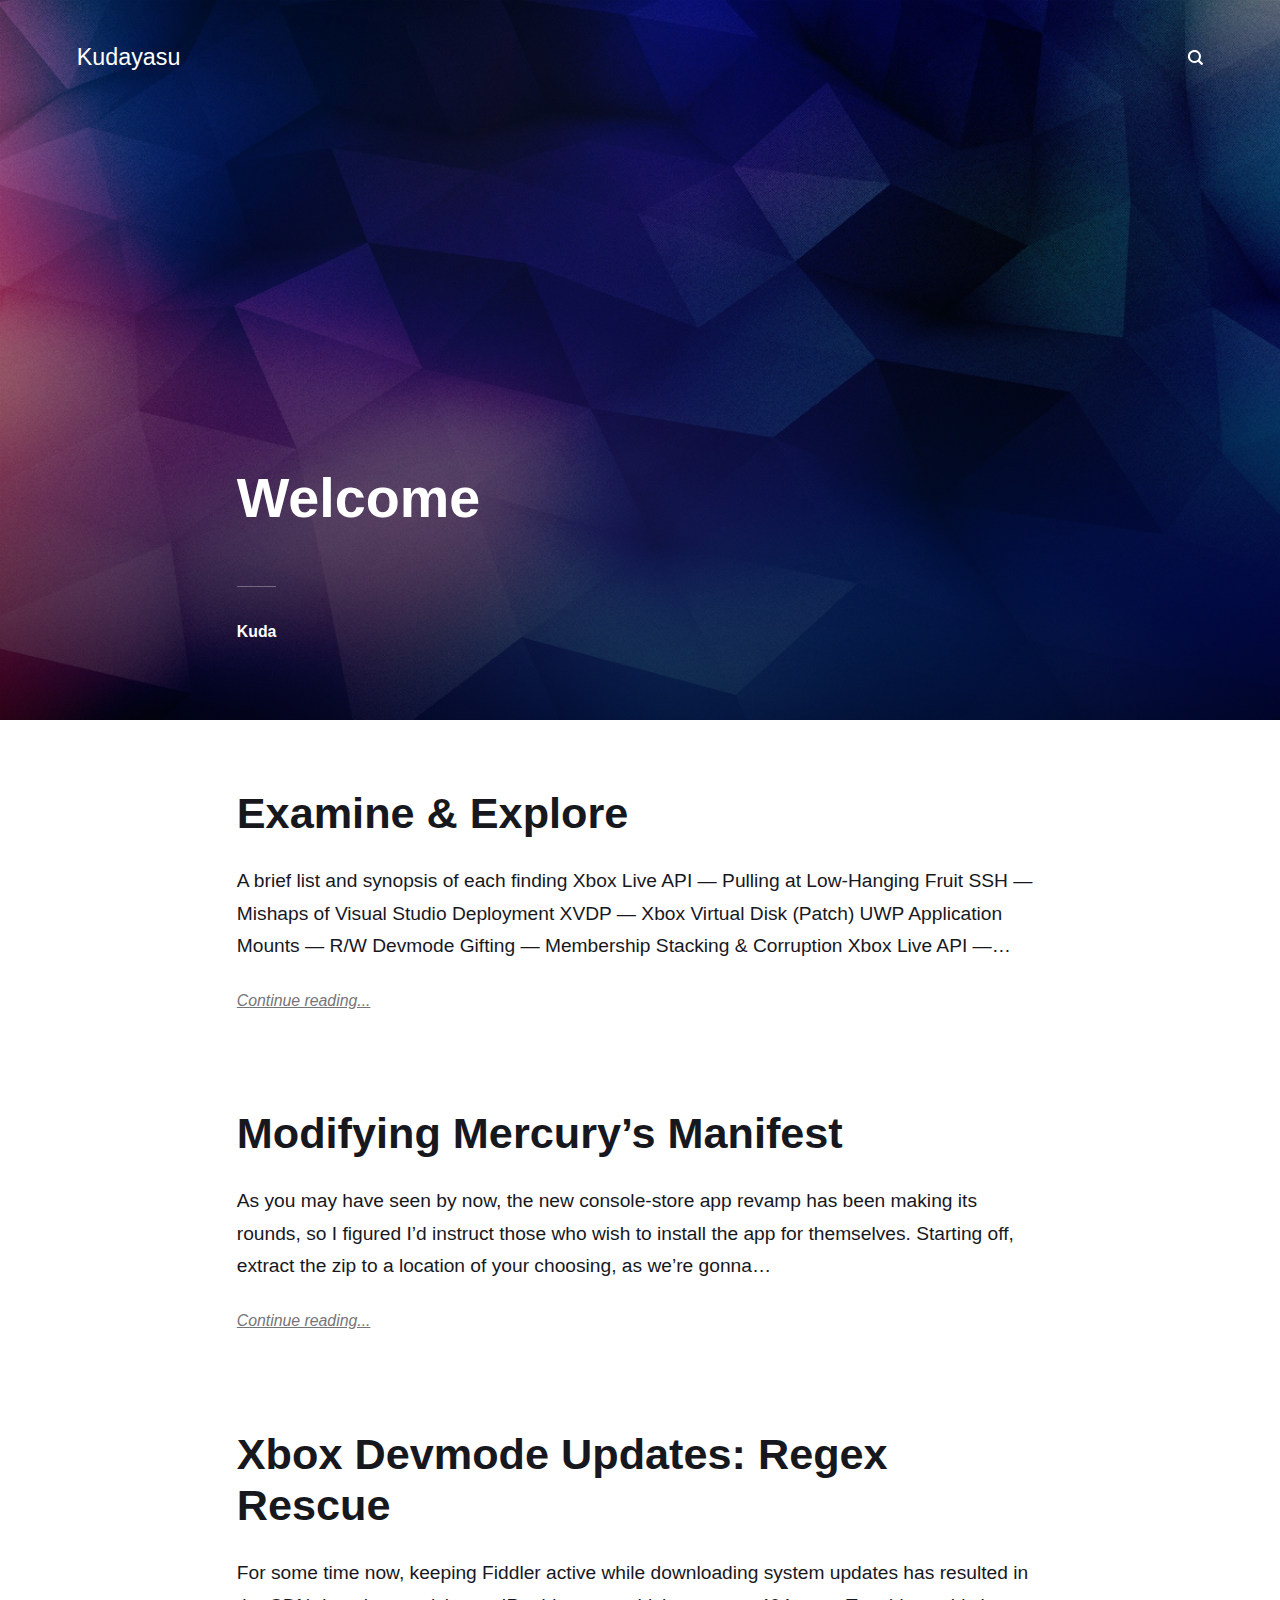
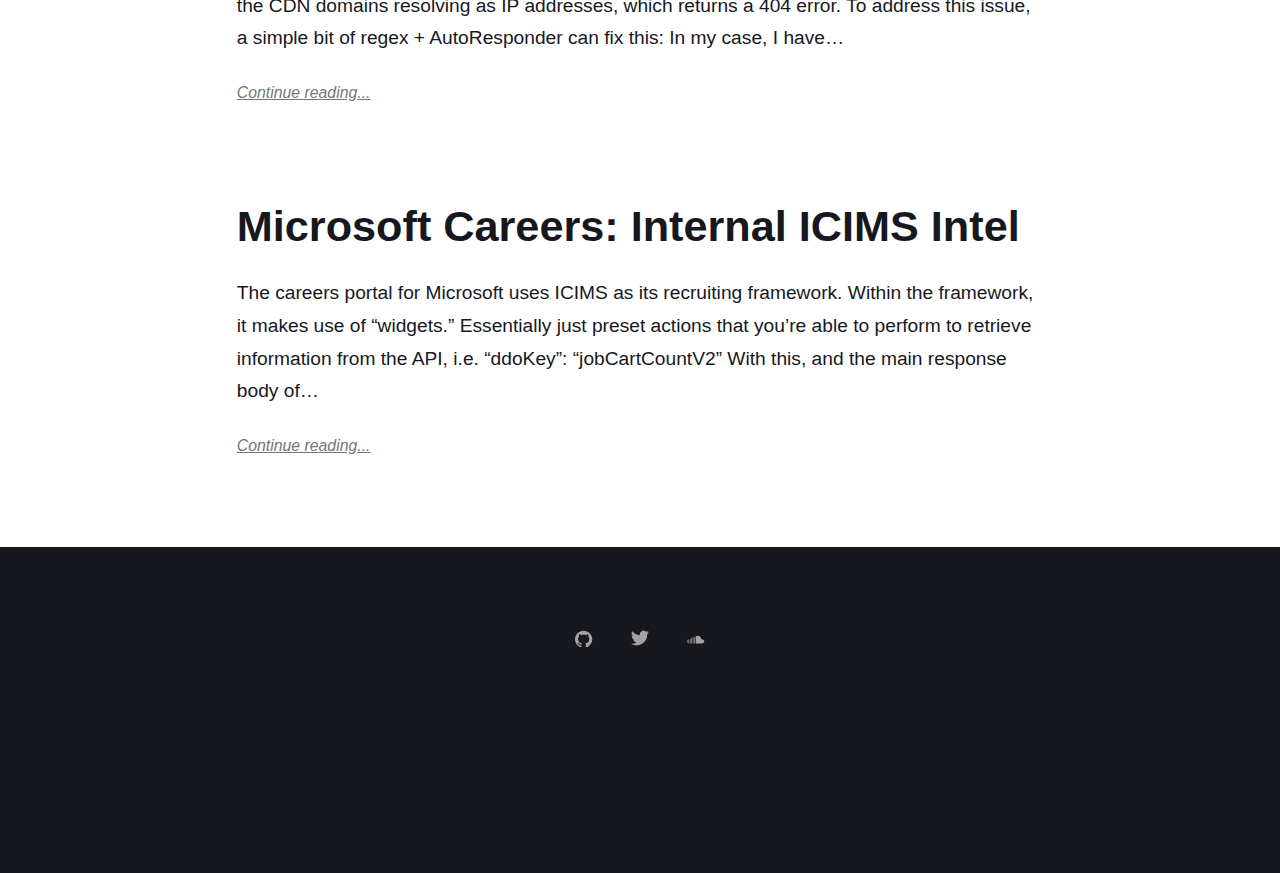
==== index.html @ 1f9fbe85 "Updated from Publii" ====
<!DOCTYPE html><html lang="en-us"><head><meta charset="utf-8"><meta http-equiv="X-UA-Compatible" content="IE=edge"><meta name="viewport" content="width=device-width,initial-scale=1"><title>Kudayasu</title><meta name="generator" content="Publii Open-Source CMS for Static Site"><link rel="canonical" href="./"><link rel="stylesheet" href="./assets/css/style.css?v=a7f096d7e5a208a4c1a8c2e1d768bff5"><script type="application/ld+json">{"@context":"http://schema.org","@type":"Organization","name":"Kudayasu","url":"./","sameAs":["https://github.com/Kudayasu","https://twitter.com/Kudayasu","https://soundcloud.com/kudayasu"]}</script><noscript><style>img[loading] {
                    opacity: 1;
                }</style></noscript></head><body><div class="site-container"><header class="top" id="js-header"><a class="logo" href="./">Kudayasu</a><div class="search"><div class="search__overlay js-search-overlay"><div class="search__overlay-inner"><button class="search__close js-search-close" aria-label="Close">Close</button></div></div><button class="search__btn js-search-btn" aria-label="Search"><svg role="presentation" focusable="false"><use xlink:href="./assets/svg/svg-map.svg#search"/></svg></button></div></header><main><div class="hero"><figure class="hero__image hero__image--overlay"><img src="./media/website/12-wdIJml9.jpg" srcset="./media/website/responsive/12-wdIJml9-xs.jpg 300w, ./media/website/responsive/12-wdIJml9-sm.jpg 480w, ./media/website/responsive/12-wdIJml9-md.jpg 768w, ./media/website/responsive/12-wdIJml9-lg.jpg 1024w, ./media/website/responsive/12-wdIJml9-xl.jpg 1360w, ./media/website/responsive/12-wdIJml9-2xl.jpg 1600w" sizes="100vw" loading="eager" width="1920" height="1080" alt=""></figure><header class="hero__content"><div class="wrapper"><h1>Welcome</h1><div class="post__meta post__meta--author"><a href="./authors/test/" class="feed__author">Kuda</a></div></div></header></div><div class="feed"><article class="feed__item"><header class="wrapper"><h2><a href="./erratic-era-exploration/">Examine &amp; Explore</a></h2></header><div class="wrapper"><p>A brief list and synopsis of each finding Xbox Live API — Pulling at Low-Hanging Fruit SSH — Mishaps of Visual Studio Deployment XVDP — Xbox Virtual Disk (Patch) UWP Application Mounts — R/W Devmode Gifting — Membership Stacking &amp; Corruption Xbox Live API —&hellip;</p><a href="./erratic-era-exploration/" class="readmore feed__readmore">Continue reading...</a></div></article><article class="feed__item"><header class="wrapper"><h2><a href="./modifying-mercurys-manifest/">Modifying Mercury’s Manifest</a></h2></header><div class="wrapper"><p>As you may have seen by now, the new console-store app revamp has been making its rounds, so I figured I’d instruct those who wish to install the app for themselves. Starting off, extract the zip to a location of your choosing, as we’re gonna&hellip;</p><a href="./modifying-mercurys-manifest/" class="readmore feed__readmore">Continue reading...</a></div></article><article class="feed__item"><header class="wrapper"><h2><a href="./xbox-devmode-updates-regex-rescue/">Xbox Devmode Updates: Regex Rescue</a></h2></header><div class="wrapper"><p>For some time now, keeping Fiddler active while downloading system updates has resulted in the CDN domains resolving as IP addresses, which returns a 404 error. To address this issue, a simple bit of regex + AutoResponder can fix this: In my case, I have&hellip;</p><a href="./xbox-devmode-updates-regex-rescue/" class="readmore feed__readmore">Continue reading...</a></div></article><article class="feed__item"><header class="wrapper"><h2><a href="./microsoft-careers-internal-icims-intel/">Microsoft Careers: Internal ICIMS Intel</a></h2></header><div class="wrapper"><p>The careers portal for Microsoft uses ICIMS as its recruiting framework. Within the framework, it makes use of “widgets.” Essentially just preset actions that you’re able to perform to retrieve information from the API, i.e. “ddoKey”: “jobCartCountV2” With this, and the main response body of&hellip;</p><a href="./microsoft-careers-internal-icims-intel/" class="readmore feed__readmore">Continue reading...</a></div></article></div></main><footer class="footer"><div class="footer__social"><a href="https://github.com/Kudayasu" aria-label="Facebook"><svg><use xlink:href="./assets/svg/svg-map.svg#facebook"/></svg> </a><a href="https://twitter.com/Kudayasu" aria-label="Twitter"><svg><use xlink:href="./assets/svg/svg-map.svg#twitter"/></svg> </a><a href="https://soundcloud.com/kudayasu" aria-label="Instagram"><svg><use xlink:href="./assets/svg/svg-map.svg#instagram"/></svg></a></div><div class="footer__copyright"><h5>死</h5></div><button onclick="backToTopFunction()" id="backToTop" class="footer__bttop" aria-label="Back to top" title="Back to top"><svg><use xlink:href="./assets/svg/svg-map.svg#toparrow"/></svg></button></footer></div><script defer="defer" src="./assets/js/scripts.min.js?v=f47c11534595205f20935f0db2a62a85"></script><script>window.publiiThemeMenuConfig={mobileMenuMode:'sidebar',animationSpeed:300,submenuWidth: 'auto',doubleClickTime:500,mobileMenuExpandableSubmenus:true,relatedContainerForOverlayMenuSelector:'.top'};</script><script>var images = document.querySelectorAll('img[loading]');
        for (var i = 0; i < images.length; i++) {
            if (images[i].complete) {
                images[i].classList.add('is-loaded');
            } else {
                images[i].addEventListener('load', function () {
                    this.classList.add('is-loaded');
                }, false);
            }
        }</script></body></html>
---- assets/css/style.css ----
:root{--page-margin:6vw;--entry-width:42rem;--navbar-height:4.4rem;--border-radius:6px;--gallery-gap:0.28333rem;--body-font:-apple-system,BlinkMacSystemFont,"Segoe UI",Roboto,Oxygen,Ubuntu,Cantarell,"Fira Sans","Droid Sans","Helvetica Neue",Arial,sans-serif,"Apple Color Emoji","Segoe UI Emoji","Segoe UI Symbol";--heading-font:-apple-system,BlinkMacSystemFont,"Segoe UI",Roboto,Oxygen,Ubuntu,Cantarell,"Fira Sans","Droid Sans","Helvetica Neue",Arial,sans-serif,"Apple Color Emoji","Segoe UI Emoji","Segoe UI Symbol";--logo-font:var(--body-font);--menu-font:var(--body-font);--font-weight-normal:400;--font-weight-bold:700;--headings-weight:700;--headings-transform:none;--line-height:1.7;--hero-height:80vh;--hero-bg:#17181E;--hero-heading-color:#FFFFFF;--hero-text-color:rgba(255,255,255,0.75);--hero-link-color:#FFFFFF;--hero-link-color-hover:rgba(255,255,255,0.75);--hero-border-color:rgba(255,255,255,0.3);--white:#FFFFFF;--white-rgb:255,255,255;--black:#000000;--dark:#17181E;--gray:#747577;--light:#E6E7EB;--lighter:#F3F3F3;--page-bg:#FFFFFF;--section-bg:#17181E;--color:#2B91DF;--color-rgb:43,145,223;--text-color:#17181E;--headings-color:#17181E;--link-color:#17181E;--link-color-hover:#2B91DF;--nav-link-color:rgba(255,255,255,1);--nav-link-color-hover:rgba(255,255,255,.7);--logo-color:#FFFFFF;--highlight-color:#F6DC90;--highlight-color-rgb:246,220,144;--info-color:#A8D8FF;--info-color-rgb:168,216,255;--success-color:#A4E4B2;--success-color-rgb:164,228,178;--warning-color:#FFC1BF;--warning-color-rgb:255,193,191}@media all and (min-width:56.25em){:root{--navbar-height:6rem}}@media (prefers-color-scheme:dark){:root{--white:#FFFFFF;--white-rgb:255,255,255;--black:#FFFFFF;--dark:#CECBCB;--gray:#9D9D9D;--light:#373737;--lighter:#1e1e1e;--page-bg:#181818;--section-bg:#1e1e1e;--color:#FFA942;--color-rgb:255,169,66;--text-color:#BFBFBF;--headings-color:#EEEDED;--link-color:#EEEDED;--link-color-hover:#FFA942;--nav-link-color:rgba(255,255,255,1);--nav-link-color-hover:rgba(255,255,255,.7);--logo-color:#FFFFFF;--highlight-color:#F6DC90;--highlight-color-rgb:24,24,24;--info-color:#5B9ED5;--info-color-rgb:24,24,24;--success-color:#54A468;--success-color-rgb:24,24,24;--warning-color:#FB6762;--warning-color-rgb:24,24,24}}*,:after,:before{-webkit-box-sizing:border-box;box-sizing:border-box;margin:0;padding:0}article,aside,footer,header,hgroup,main,nav,section{display:block}li{list-style:none}img{height:auto;max-width:100%;vertical-align:top}button,input,select,textarea{font:inherit}address{font-style:normal}.facebook{background:#3b5998}.twitter{background:#55acee}.mix{background:#fd8235}.instagram{background:#405de6}.vimeo{background:#1ab7ea}.pinterest{background:#bd081c}.youtube{background:#cd201f}.linkedin{background:#007bb6}.buffer{background:#333}.whatsapp{background:#25d366}::-moz-selection{background:var(--color);color:var(--white)}::selection{background:var(--color);color:var(--white)}html{font-size:clamp(1.1rem, 1.1rem + .1 * ((100vw - 20rem) / 50), 1.2rem);font-smooth:always;-webkit-font-smoothing:antialiased;-moz-osx-font-smoothing:grayscale;scroll-behavior:smooth}html.no-scroll{overflow:hidden;position:fixed}body{background:var(--page-bg);color:var(--text-color);font-family:var(--body-font);font-weight:var(--font-weight-normal);line-height:var(--line-height);-ms-scroll-chaining:none;overscroll-behavior:none}a{text-decoration:none}a{color:var(--link-color);-webkit-transition:all .24s ease-out;-o-transition:all .24s ease-out;transition:all .24s ease-out}a:hover{color:var(--link-color-hover)}a:active{color:var(--link-color-hover)}a:focus{outline:0}.invert{color:var(--link-color-hover);-webkit-transition:all .24s ease-out;-o-transition:all .24s ease-out;transition:all .24s ease-out}.invert:hover{color:var(--link-color)}.invert:active{color:var(--link-color)}.invert:focus{outline:0}dl,ol,p,ul{margin-top:calc(1.1333333333rem + .25vw)}blockquote,figure,hr,pre,table{margin-top:calc(1.7rem + .5vw);margin-bottom:calc(1.7rem + .5vw)}h1,h2,h3,h4,h5,h6{color:var(--headings-color);font-family:var(--heading-font);font-weight:var(--headings-weight);-webkit-hyphens:manual;-ms-hyphens:manual;hyphens:manual;line-height:1.2;margin-top:calc(1.7rem + 1vw);text-transform:var(--headings-transform)}.h1,h1{font-size:clamp(1.5710900065rem, 1.5710900065rem + 1.424540906 * ((100vw - 20rem) / 50), 2.9956309125rem);font-family:var(--heading-font)}.h2,h2{font-size:clamp(1.3808408252rem, 1.3808408252rem + .9332127447 * ((100vw - 20rem) / 50), 2.3140535699rem)}.h3,h3{font-size:clamp(1.2136296308rem, 1.2136296308rem + .4621997101 * ((100vw - 20rem) / 50), 1.6758293408rem)}.h4,h4{font-size:clamp(1.1377777785rem, 1.1377777785rem + .1567604947 * ((100vw - 20rem) / 50), 1.2945382732rem)}.h5,h5{font-size:clamp(1.066666667rem, 1.066666667rem + .0711111115 * ((100vw - 20rem) / 50), 1.1377777785rem)}.h6,h6{font-size:clamp(1rem, 1rem + 0 * ((100vw - 20rem) / 50), 1rem)}h2+*,h3+*,h4+*,h5+*,h6+*{margin-top:calc(.5666666667rem + .25vw)}b,strong{font-weight:var(--font-weight-bold)}blockquote{color:var(--headings-color);font-family:var(--heading-font);padding:3.6833333333rem 0 0;position:relative;text-align:center;font-size:clamp(1.1377777785rem, 1.1377777785rem + .2430630467 * ((100vw - 20rem) / 50), 1.3808408252rem)}blockquote::before{color:var(--dark);content:"“";font:normal 320%/0.9 Georgia,Times,Times New Roman,serif;top:.5666666667rem;position:absolute;left:50%;-webkit-transform:translate(-50%,0);-ms-transform:translate(-50%,0);transform:translate(-50%,0)}blockquote>:first-child{margin-top:0}ol,ul{margin-left:2rem}ol>li,ul>li{list-style:inherit;padding:0 0 .2833333333rem .85rem}dl dt{font-weight:var(--font-weight-bold)}pre{background-color:var(--lighter);font-size:.8239746086rem;padding:1.7rem;white-space:pre-wrap;word-wrap:break-word}pre>code{color:var(--text-color);display:inline-block;font-size:inherit;padding:0}code{background-color:var(--lighter);color:var(--color);font-size:.8239746086rem;font-family:Menlo,Monaco,Consolas,Courier New,monospace}table{border:1px solid var(--light);border-collapse:collapse;border-spacing:0;vertical-align:top;text-align:left;width:100%}table th{font-weight:var(--font-weight-bold);padding:.7083333333rem 1.1333333333rem}table td{border-top:1px solid var(--light);padding:.7083333333rem 1.1333333333rem}.table-striped tr:nth-child(2n){background:var(--lighter)}.table-bordered td,.table-bordered th{border:1px solid var(--light)}.table-title th{background:var(--lighter)}figcaption{clear:both;color:gray-2;font-style:italic;font-size:.7241964329rem;margin:.85rem 0 0;text-align:center}kbd{background:var(--dark);border-radius:2px;color:var(--white);font-family:Menlo,Monaco,Consolas,Courier New,monospace;font-size:.8789062495rem;padding:.1416666667rem .425rem}sub,sup{font-size:65%}small{font-size:.8789062495rem}.separator,hr{background:0 0;border:none;height:auto;line-height:1;max-width:none;text-align:center}.separator::before,hr::before{content:"···";color:var(--dark);font-size:1.2136296308rem;font-weight:var(--font-weight-bold);letter-spacing:1.1377777785rem;padding-left:1.1377777785rem}.separator--dot::before{content:"·";color:var(--dark);font-size:1.2136296308rem;font-weight:var(--font-weight-bold);letter-spacing:1.1377777785rem;padding-left:1.1377777785rem}.separator--long-line{position:relative}.separator--long-line::before{content:"";height:1.2136296308rem}.separator--long-line::after{border-top:1px solid var(--light);content:"";height:1px;position:absolute;width:100%;top:50%;left:0}.btn,[type=button],[type=submit],button{background:var(--color);border:1px solid var(--color);border-radius:2px;-webkit-box-shadow:0 4px 6px rgba(0,0,0,.1),0 1px 1px rgba(0,0,0,.08);box-shadow:0 4px 6px rgba(0,0,0,.1),0 1px 1px rgba(0,0,0,.08);color:var(--white);cursor:pointer;display:inline-block;font-family:var(--body-font);font-size:.6789341556rem;font-weight:var(--font-weight-bold);overflow:hidden;padding:.5666666667rem 1.4166666667rem;text-align:center;-webkit-transition:all .24s ease-out;-o-transition:all .24s ease-out;transition:all .24s ease-out;text-transform:uppercase;vertical-align:middle;will-change:transform}@media all and (max-width:19.9375em){.btn,[type=button],[type=submit],button{width:100%}}@media all and (max-width:37.4375em){.btn,[type=button],[type=submit],button{margin-bottom:.5666666667rem}}.btn:active,.btn:focus,.btn:hover,[type=button]:active,[type=button]:focus,[type=button]:hover,[type=submit]:active,[type=submit]:focus,[type=submit]:hover,button:active,button:focus,button:hover{-webkit-box-shadow:0 7px 14px rgba(0,0,0,.1),0 3px 6px rgba(0,0,0,.08);box-shadow:0 7px 14px rgba(0,0,0,.1),0 3px 6px rgba(0,0,0,.08);color:var(--white);-webkit-transform:translateY(-2px);-ms-transform:translateY(-2px);transform:translateY(-2px)}@media all and (min-width:20em){.btn+.btn,.btn+[type=button],.btn+[type=submit],.btn+button,[type=button]+.btn,[type=button]+[type=button],[type=button]+[type=submit],[type=button]+button,[type=submit]+.btn,[type=submit]+[type=button],[type=submit]+[type=submit],[type=submit]+button,button+.btn,button+[type=button],button+[type=submit],button+button{margin-left:.5666666667rem}}.btn:disabled,[type=button]:disabled,[type=submit]:disabled,button:disabled{background-color:var(--light);border-color:var(--light);color:var(--gray);cursor:not-allowed}[type=button],[type=submit],button{-webkit-appearance:none;-moz-appearance:none}::-webkit-search-cancel-button{-webkit-appearance:none}fieldset{border:1px solid var(--light);margin:calc(1.7rem + 1vw) 0 0;padding:1.7rem}fieldset>legend{margin-left:-1rem;padding:0 1rem}legend{font-weight:500;padding:0}label{font-weight:500;margin:0 1.1333333333rem .85rem 0}[type=email],[type=number],[type=search],[type=tel],[type=text],[type=url],select,textarea{background-color:var(--page-bg);border:none;border:1px solid var(--light);color:var(--text-color);font-size:1rem;outline:0;padding:.34rem .85rem;vertical-align:middle;width:100%;-webkit-appearance:none;-moz-appearance:none}@media all and (min-width:37.5em){[type=email],[type=number],[type=search],[type=tel],[type=text],[type=url],select,textarea{width:auto}}[type=email]:focus,[type=number]:focus,[type=search]:focus,[type=tel]:focus,[type=text]:focus,[type=url]:focus,select:focus,textarea:focus{border-color:var(--dark)}input[type=checkbox],input[type=radio]{opacity:0;position:absolute}input[type=checkbox]+label,input[type=radio]+label{position:relative;margin-left:-1px;cursor:pointer;padding:0}input[type=checkbox]+label:before,input[type=radio]+label:before{background-color:var(--white);border:1px solid var(--light);border-radius:2px;content:"";display:inline-block;height:1.4166666667rem;line-height:1.4166666667rem;margin-right:1.1333333333rem;vertical-align:middle;text-align:center;width:1.4166666667rem}input[type=checkbox]:checked+label:before,input[type=radio]:checked+label:before{content:"";background-image:url("data:image/svg+xml;charset=UTF-8,%3csvg xmlns='http://www.w3.org/2000/svg' viewBox='0 0 11 8'%3e%3cpolygon points='9.53 0 4.4 5.09 1.47 2.18 0 3.64 2.93 6.54 4.4 8 5.87 6.54 11 1.46 9.53 0' fill='%23d73a42'/%3e%3c/svg%3e");background-repeat:no-repeat;background-size:11px 8px;background-position:50% 50%}input[type=radio]+label:before{border-radius:50%}input[type=radio]:checked+label:before{background-image:url("data:image/svg+xml;charset=UTF-8,%3csvg xmlns='http://www.w3.org/2000/svg' viewBox='0 0 8 8'%3e%3ccircle cx='4' cy='4' r='4' fill='%23d73a42'/%3e%3c/svg%3e")}[type=file]{margin-bottom:1.7rem;width:100%}select{max-width:100%;width:auto;position:relative}select:not([multiple]){background:url('data:image/svg+xml;utf8,<svg xmlns="http://www.w3.org/2000/svg" viewBox="0 0 6 6"><polygon points="3 6 3 6 0 0 6 0 3 6" fill="%238a8b8c"/></svg>') no-repeat 90% 50%;background-size:8px;padding-right:3.4rem}select[multiple]{border:1px solid var(--light);padding:1.7rem;width:100%}select[multiple]:hover{border-color:var(--light)}select[multiple]:focus{border-color:var(--dark)}select[multiple]:disabled{background-color:var(--light);cursor:not-allowed}select[multiple]:disabled:hover{border-color:var(--light)}textarea{display:block;overflow:auto;resize:vertical;max-width:100%}.top{-webkit-box-align:center;-ms-flex-align:center;align-items:center;display:-webkit-box;display:-ms-flexbox;display:flex;height:var(--navbar-height);position:absolute;padding:0 var(--page-margin);-webkit-transition:background .5s ease;-o-transition:background .5s ease;transition:background .5s ease;width:100%;z-index:2}@media all and (min-width:56.25em){.top{-webkit-box-pack:justify;-ms-flex-pack:justify;justify-content:space-between;height:var(--navbar-height)}}.top.is-visible{background:var(--section-bg);-webkit-box-shadow:0 3px 10px 0 rgba(0,0,0,.06);box-shadow:0 3px 10px 0 rgba(0,0,0,.06);opacity:1;position:fixed;-webkit-transform:translate(0,0);-ms-transform:translate(0,0);transform:translate(0,0);-webkit-transition:height .3s,background .3s,opacity .24s,-webkit-transform .24s;transition:height .3s,background .3s,opacity .24s,-webkit-transform .24s;-o-transition:transform .24s,height .3s,background .3s,opacity .24s;transition:transform .24s,height .3s,background .3s,opacity .24s;transition:transform .24s,height .3s,background .3s,opacity .24s,-webkit-transform .24s;width:100%}@media all and (min-width:56.25em){.top.is-hidden{opacity:0;-webkit-transform:translate(0,-86px);-ms-transform:translate(0,-86px);transform:translate(0,-86px);-webkit-transition:background .3s,color .3s,opacity .24s,-webkit-transform .24s;transition:background .3s,color .3s,opacity .24s,-webkit-transform .24s;-o-transition:transform .24s,background .3s,color .3s,opacity .24s;transition:transform .24s,background .3s,color .3s,opacity .24s;transition:transform .24s,background .3s,color .3s,opacity .24s,-webkit-transform .24s}}.logo{color:var(--logo-color)!important;font-size:1.2136296308rem;font-family:var(--logo-font);font-weight:var(--font-weight-normal);margin-right:auto}.logo>img{max-height:calc(3.9666666667rem + 1vw);width:auto}.search{-webkit-box-ordinal-group:3;-ms-flex-order:2;order:2}@media all and (min-width:56.25em){.search{-webkit-box-ordinal-group:4;-ms-flex-order:3;order:3}}.search__btn{border:none!important;background:0 0!important;-webkit-box-shadow:none!important;box-shadow:none!important;margin:0;padding:.5666666667rem;width:auto}@media all and (min-width:56.25em){.search__btn{margin-left:1rem;padding-right:0}}.search__btn:focus,.search__btn:hover{-webkit-transform:translateY(0);-ms-transform:translateY(0);transform:translateY(0)}.search__btn:focus>svg,.search__btn:hover>svg{fill:rgba(255,255,255,0.7)}.search__btn>svg{display:block;fill:var(--white);height:15px;-webkit-transition:all .24s ease;-o-transition:all .24s ease;transition:all .24s ease;width:15px}.search__form{-ms-flex-preferred-size:90%;flex-basis:90%}.search__input{background:0 0;border:none!important;color:var(--white);display:none;font-family:var(--heading-font);margin:0!important;opacity:0;padding:0;width:100%;font-size:clamp(1.2136296308rem, 1.2136296308rem + .3574603758 * ((100vw - 20rem) / 50), 1.5710900065rem)}.search__close{background:0 0!important;-webkit-box-shadow:none!important;box-shadow:none!important;border:none;color:transparent;cursor:pointer;margin:0!important;opacity:0;padding:0;height:1.6rem;width:1.6rem;position:relative;text-indent:-999rem}.search__close:after,.search__close:before{background-color:var(--white);content:"";left:1rem;height:1.6rem;opacity:1;position:absolute;width:1px;top:0;-webkit-transform:rotate(45deg);-ms-transform:rotate(45deg);transform:rotate(45deg);-webkit-transition:all .14s ease-out;-o-transition:all .14s ease-out;transition:all .14s ease-out}.search__close:after{-webkit-transform:rotate(-45deg);-ms-transform:rotate(-45deg);transform:rotate(-45deg)}.search__close:hover{-webkit-transform:translateY(0);-ms-transform:translateY(0);transform:translateY(0)}.search__close:hover:after,.search__close:hover:before{background-color:rgba(255,255,255,.7)}.search__overlay{background-color:var(--section-bg);-webkit-box-shadow:0 3px 3px rgba(0,0,0,.05);box-shadow:0 3px 3px rgba(0,0,0,.05);left:0;opacity:0;position:fixed;-webkit-transition:all .24s ease-out;-o-transition:all .24s ease-out;transition:all .24s ease-out;top:0;visibility:hidden;width:100%;z-index:2005}.search__overlay-inner{-webkit-box-align:center;-ms-flex-align:center;align-items:center;display:-webkit-box;display:-ms-flexbox;display:flex;height:4.4rem;-webkit-box-pack:justify;-ms-flex-pack:justify;justify-content:space-between;padding:0 var(--page-margin)}@media all and (min-width:56.25em){.search__overlay-inner{height:6rem}}.search__overlay.expanded{-webkit-transform:translate(0,0);-ms-transform:translate(0,0);transform:translate(0,0);opacity:1;display:block;visibility:visible}.search__overlay.expanded .search__input{-webkit-animation:slideininput .24s .12s forwards;animation:slideininput .24s .12s forwards;display:block}@-webkit-keyframes slideininput{60%{opacity:0}100%{opacity:1}}@keyframes slideininput{60%{opacity:0}100%{opacity:1}}.search__overlay.expanded .search__close{-webkit-animation:slideinclose .24s .12s forwards;animation:slideinclose .24s .12s forwards}@-webkit-keyframes slideinclose{60%{opacity:0}100%{opacity:1}}@keyframes slideinclose{60%{opacity:0}100%{opacity:1}}.navbar{-webkit-box-ordinal-group:4;-ms-flex-order:3;order:3}.navbar .navbar__menu{display:-webkit-box;display:-ms-flexbox;display:flex;-ms-flex-wrap:wrap;flex-wrap:wrap;list-style:none;margin:0;padding:0}@media all and (max-width:56.1875em){.navbar .navbar__menu{display:none}}.navbar .navbar__menu li{font-family:var(--menu-font);display:block;font-size:.7724761953rem;line-height:var(--line-height);font-weight:500;padding:0;position:relative;text-transform:uppercase;width:auto}.navbar .navbar__menu li a,.navbar .navbar__menu li span[aria-haspopup=true]{color:var(--nav-link-color);display:block;padding:0 .5666666667rem;-webkit-transition:all .24s ease-out;-o-transition:all .24s ease-out;transition:all .24s ease-out}.navbar .navbar__menu li a:active,.navbar .navbar__menu li a:focus,.navbar .navbar__menu li a:hover,.navbar .navbar__menu li span[aria-haspopup=true]:active,.navbar .navbar__menu li span[aria-haspopup=true]:focus,.navbar .navbar__menu li span[aria-haspopup=true]:hover{color:var(--nav-link-color-hover)}.navbar .navbar__menu li span{color:var(--nav-link-color);cursor:default;display:block;padding:0 .5666666667rem}.navbar .navbar__menu>li:hover>a,.navbar .navbar__menu>li:hover>span[aria-haspopup=true]{color:var(--nav-link-color-hover)}.navbar .has-submenu:active>.navbar__submenu,.navbar .has-submenu:focus>.navbar__submenu,.navbar .has-submenu:hover>.navbar__submenu{left:0;opacity:1;-webkit-transform:scale(1);-ms-transform:scale(1);transform:scale(1);visibility:visible;margin-top:.85rem}.navbar .has-submenu:active>.navbar__submenu:before,.navbar .has-submenu:focus>.navbar__submenu:before,.navbar .has-submenu:hover>.navbar__submenu:before{content:"";height:.85rem;position:absolute;width:100%;top:-.85rem}.navbar .has-submenu:active>.navbar__submenu.is-right-submenu,.navbar .has-submenu:focus>.navbar__submenu.is-right-submenu,.navbar .has-submenu:hover>.navbar__submenu.is-right-submenu{left:auto;right:0;-webkit-transform-origin:right top;-ms-transform-origin:right top;transform-origin:right top}.navbar .has-submenu .has-submenu:active>.navbar__submenu,.navbar .has-submenu .has-submenu:focus>.navbar__submenu,.navbar .has-submenu .has-submenu:hover>.navbar__submenu{top:0;margin-top:0}.navbar .has-submenu .has-submenu:active>.navbar__submenu.is-right-submenu,.navbar .has-submenu .has-submenu:focus>.navbar__submenu.is-right-submenu,.navbar .has-submenu .has-submenu:hover>.navbar__submenu.is-right-submenu{top:0;margin-top:0}.navbar .navbar__submenu{background:var(--section-bg);-webkit-box-shadow:0 5px 5px rgba(0,0,0,.25);box-shadow:0 5px 5px rgba(0,0,0,.25);border-radius:var(--border-radius);left:-9999px;list-style-type:none;margin:0;padding:10px 0;position:absolute;visibility:hidden;white-space:nowrap;z-index:1;opacity:0;-webkit-transform:scale(.8);-ms-transform:scale(.8);transform:scale(.8);-webkit-transform-origin:0 top;-ms-transform-origin:0 top;transform-origin:0 top;-webkit-transition:opacity .15s,-webkit-transform .3s cubic-bezier(.275, 1.375, .8, 1);transition:opacity .15s,-webkit-transform .3s cubic-bezier(.275, 1.375, .8, 1);-o-transition:opacity .15s,transform .3s cubic-bezier(.275, 1.375, .8, 1);transition:opacity .15s,transform .3s cubic-bezier(.275, 1.375, .8, 1);transition:opacity .15s,transform .3s cubic-bezier(.275, 1.375, .8, 1),-webkit-transform .3s cubic-bezier(.275, 1.375, .8, 1)}.navbar .navbar__submenu__submenu{z-index:2}.navbar .navbar__submenu li{line-height:1.5;font-size:.7241964329rem}.navbar .navbar__submenu li a,.navbar .navbar__submenu li span[aria-haspopup=true]{color:var(--nav-link-color-hover)!important;padding:.5666666667rem 1.4166666667rem;-webkit-transition:all .24s ease;-o-transition:all .24s ease;transition:all .24s ease}.navbar .navbar__submenu li a:active,.navbar .navbar__submenu li a:focus,.navbar .navbar__submenu li a:hover,.navbar .navbar__submenu li span[aria-haspopup=true]:active,.navbar .navbar__submenu li span[aria-haspopup=true]:focus,.navbar .navbar__submenu li span[aria-haspopup=true]:hover{background:rgba(var(--white-rgb),.05);color:var(--nav-link-color)!important}.navbar .navbar__submenu li span{color:var(--nav-link-color-hover)!important;padding:.5666666667rem 1.4166666667rem}.navbar .navbar__submenu li:hover>a,.navbar .navbar__submenu li:hover>span[aria-haspopup=true]{color:var(--nav-link-color)!important}.navbar .navbar__toggle{background:var(--section-bg);-webkit-box-shadow:none;box-shadow:none;border:none;border-radius:3px;cursor:pointer;display:block;line-height:1;margin:0;overflow:visible;padding:1rem;position:relative;right:-1rem;text-transform:none;z-index:2004}@media all and (min-width:56.25em){.navbar .navbar__toggle{display:none}}.navbar .navbar__toggle:focus,.navbar .navbar__toggle:hover{-webkit-box-shadow:none;box-shadow:none;outline:0;-webkit-transform:none;-ms-transform:none;transform:none}.navbar .navbar__toggle-box{width:24px;height:14px;display:inline-block;position:relative}.navbar .navbar__toggle-inner{display:block;top:50%;text-indent:-9999999em}.navbar .navbar__toggle-inner::before{content:"";display:block;top:-6px}.navbar .navbar__toggle-inner::after{content:"";display:block;bottom:-6px}.navbar .navbar__toggle-inner,.navbar .navbar__toggle-inner::after,.navbar .navbar__toggle-inner::before{width:22px;height:2px;background-color:var(--white);position:absolute;-webkit-transition:opacity .14s ease-out,-webkit-transform;transition:opacity .14s ease-out,-webkit-transform;-o-transition:transform,opacity .14s ease-out;transition:transform,opacity .14s ease-out;transition:transform,opacity .14s ease-out,-webkit-transform}.navbar .navbar__toggle-inner{-webkit-transition-duration:75ms;-o-transition-duration:75ms;transition-duration:75ms;-webkit-transition-timing-function:cubic-bezier(0.55,0.055,0.675,0.19);-o-transition-timing-function:cubic-bezier(0.55,0.055,0.675,0.19);transition-timing-function:cubic-bezier(0.55,0.055,0.675,0.19)}.navbar .navbar__toggle-inner::before{-webkit-transition:top 75ms ease .12s,opacity 75ms ease;-o-transition:top 75ms ease .12s,opacity 75ms ease;transition:top 75ms ease .12s,opacity 75ms ease}.navbar .navbar__toggle-inner::after{-webkit-transition:bottom 75ms ease .12s,-webkit-transform 75ms cubic-bezier(.55, .055, .675, .19);transition:bottom 75ms ease .12s,-webkit-transform 75ms cubic-bezier(.55, .055, .675, .19);-o-transition:bottom 75ms ease .12s,transform 75ms cubic-bezier(.55, .055, .675, .19);transition:bottom 75ms ease .12s,transform 75ms cubic-bezier(.55, .055, .675, .19);transition:bottom 75ms ease .12s,transform 75ms cubic-bezier(.55, .055, .675, .19),-webkit-transform 75ms cubic-bezier(.55, .055, .675, .19)}.navbar .navbar__toggle.is-active .navbar__toggle-inner{-webkit-transform:rotate(45deg);-ms-transform:rotate(45deg);transform:rotate(45deg);-webkit-transition-delay:0.12s;-o-transition-delay:0.12s;transition-delay:0.12s;-webkit-transition-timing-function:cubic-bezier(0.215,0.61,0.355,1);-o-transition-timing-function:cubic-bezier(0.215,0.61,0.355,1);transition-timing-function:cubic-bezier(0.215,0.61,0.355,1)}.navbar .navbar__toggle.is-active .navbar__toggle-inner::before{top:0;opacity:0;-webkit-transition:top 75ms ease,opacity 75ms ease .12s;-o-transition:top 75ms ease,opacity 75ms ease .12s;transition:top 75ms ease,opacity 75ms ease .12s}.navbar .navbar__toggle.is-active .navbar__toggle-inner::after{bottom:0;-webkit-transform:rotate(-90deg);-ms-transform:rotate(-90deg);transform:rotate(-90deg);-webkit-transition:bottom 75ms ease,-webkit-transform 75ms cubic-bezier(.215, .61, .355, 1) .12s;transition:bottom 75ms ease,-webkit-transform 75ms cubic-bezier(.215, .61, .355, 1) .12s;-o-transition:bottom 75ms ease,transform 75ms cubic-bezier(.215, .61, .355, 1) .12s;transition:bottom 75ms ease,transform 75ms cubic-bezier(.215, .61, .355, 1) .12s;transition:bottom 75ms ease,transform 75ms cubic-bezier(.215, .61, .355, 1) .12s,-webkit-transform 75ms cubic-bezier(.215, .61, .355, 1) .12s}.navbar_mobile_overlay{background:var(--page-bg);height:calc(100vh - 4.4rem);left:0;opacity:1;overflow:auto;pointer-events:auto;position:fixed;top:4.4rem;-webkit-transition:all .3s cubic-bezier(0, 0, .3, 1);-o-transition:all .3s cubic-bezier(0, 0, .3, 1);transition:all .3s cubic-bezier(0, 0, .3, 1);width:100%;z-index:1001}.navbar_mobile_overlay.is-hidden{opacity:0;pointer-events:none}.navbar_mobile_overlay .navbar__menu{margin:24px}.navbar_mobile_overlay .navbar__menu li{list-style:none;margin:0;padding:0;text-align:center}.navbar_mobile_overlay .navbar__menu li a,.navbar_mobile_overlay .navbar__menu li span{color:var(--dark);display:block;padding:.5666666667rem;position:relative}.navbar_mobile_overlay .navbar__menu li a:active,.navbar_mobile_overlay .navbar__menu li a:focus,.navbar_mobile_overlay .navbar__menu li a:hover,.navbar_mobile_overlay .navbar__menu li span:active,.navbar_mobile_overlay .navbar__menu li span:focus,.navbar_mobile_overlay .navbar__menu li span:hover{color:var(--dark)}.navbar_mobile_overlay .navbar__menu li a[aria-haspopup=true]::after,.navbar_mobile_overlay .navbar__menu li span[aria-haspopup=true]::after{content:"";width:0;height:0;border-style:solid;border-width:5px 5px 0 5px;border-color:currentColor transparent transparent transparent;left:.5666666667rem;top:15px;position:relative}.navbar_mobile_overlay .navbar__submenu{margin:0;padding:0;visibility:hidden}.navbar_mobile_overlay .navbar__submenu[aria-hidden=false]{visibility:visible}.navbar_mobile_overlay .navbar__submenu_wrapper{height:0;opacity:0;overflow:hidden;-webkit-transition:all .3s cubic-bezier(.275, 1.375, .8, 1);-o-transition:all .3s cubic-bezier(.275, 1.375, .8, 1);transition:all .3s cubic-bezier(.275, 1.375, .8, 1)}.navbar_mobile_overlay .navbar__submenu_wrapper.is-active{height:auto;opacity:1}.navbar_mobile_sidebar{background:var(--page-bg);-webkit-box-shadow:0 0 5px rgba(0,0,0,.25);box-shadow:0 0 5px rgba(0,0,0,.25);height:100vh;left:0;max-width:400px;overflow:auto;position:fixed;top:0;-webkit-transition:all .3s cubic-bezier(0, 0, .3, 1);-o-transition:all .3s cubic-bezier(0, 0, .3, 1);transition:all .3s cubic-bezier(0, 0, .3, 1);width:80%;z-index:1001}.navbar_mobile_sidebar.is-hidden{left:-400px}.navbar_mobile_sidebar .navbar__menu{margin:24px}.navbar_mobile_sidebar .navbar__menu li{font-family:var(--menu-font);font-size:16px;list-style:none;line-height:1.3;margin:0;padding:0}.navbar_mobile_sidebar .navbar__menu li .is-separator,.navbar_mobile_sidebar .navbar__menu li a{color:var(--dark);display:block;padding:10px 20px 10px 0;position:relative}.navbar_mobile_sidebar .navbar__menu li .is-separator:active,.navbar_mobile_sidebar .navbar__menu li .is-separator:focus,.navbar_mobile_sidebar .navbar__menu li .is-separator:hover,.navbar_mobile_sidebar .navbar__menu li a:active,.navbar_mobile_sidebar .navbar__menu li a:focus,.navbar_mobile_sidebar .navbar__menu li a:hover{color:var(--dark)}.navbar_mobile_sidebar .navbar__menu li .is-separator[aria-haspopup=true]::after,.navbar_mobile_sidebar .navbar__menu li a[aria-haspopup=true]::after{content:"";width:0;height:0;border-style:solid;border-width:5px 5px 0 5px;border-color:currentColor transparent transparent transparent;right:0;top:18px;position:absolute}.navbar_mobile_sidebar .navbar__submenu{margin:0 0 0 24px;padding:0;visibility:hidden}.navbar_mobile_sidebar .navbar__submenu[aria-hidden=false]{visibility:visible}.navbar_mobile_sidebar .navbar__submenu_wrapper{height:0;opacity:0;overflow:hidden;-webkit-transition:all .3s cubic-bezier(.275, 1.375, .8, 1);-o-transition:all .3s cubic-bezier(.275, 1.375, .8, 1);transition:all .3s cubic-bezier(.275, 1.375, .8, 1)}.navbar_mobile_sidebar .navbar__submenu_wrapper.is-active{height:auto;opacity:1}.navbar_mobile_sidebar__overlay{background:rgba(0,0,0,.5);height:100%;opacity:1;pointer-events:auto;position:fixed;top:0;-webkit-transition:all .3s cubic-bezier(0, 0, .3, 1);-o-transition:all .3s cubic-bezier(0, 0, .3, 1);transition:all .3s cubic-bezier(0, 0, .3, 1);width:100%;z-index:10}.navbar_mobile_sidebar__overlay.is-hidden{opacity:0;pointer-events:none}.site-container{background:var(--page-bg);max-width:100%;overflow:hidden}.wrapper{-webkit-box-sizing:content-box;box-sizing:content-box;max-width:var(--entry-width);margin:0 auto;padding:0 var(--page-margin)}.readmore{display:inline-block;color:var(--gray);font-size:.8239746086rem;font-style:italic;text-decoration:underline;-webkit-text-decoration-skip:ink;text-decoration-skip-ink:auto}.hero{background:var(--hero-bg);height:var(--hero-height);position:relative;top:0;z-index:1}.hero__content{bottom:10%;color:var(--hero-text-color);left:50%;position:absolute;-webkit-transform:translate(-50%,0);-ms-transform:translate(-50%,0);transform:translate(-50%,0);width:100%;z-index:2}.hero__content h1{color:var(--hero-heading-color)}.hero__content h1>sup{font-size:1.066666667rem;vertical-align:top}.hero__content h1+p{margin-top:calc(.2833333333rem + .25vw)}.hero__content a{color:var(--hero-link-color);-webkit-transition:all .24s ease-out;-o-transition:all .24s ease-out;transition:all .24s ease-out}.hero__content a:hover{color:var(--hero-link-color-hover)}.hero__content a:active{color:var(--hero-link-color)}.hero__content a:focus{outline:0}.hero__image{height:100%;margin:0;position:absolute;width:100%}.hero__image--overlay::after{background:-webkit-gradient(linear,left top,left bottom,from(rgba(0,0,0,0)),to(rgba(0,0,0,.64)));background:-o-linear-gradient(top,rgba(0,0,0,0) 0,rgba(0,0,0,.64) 100%);background:linear-gradient(to bottom,rgba(0,0,0,0) 0,rgba(0,0,0,.64) 100%);content:"";display:block;height:100%;left:0;position:absolute;top:0;width:100%}.hero__image>img{display:block;height:inherit;-o-object-fit:cover;object-fit:cover;width:inherit}.hero__image>figcaption{background:var(--page-bg);border-radius:calc(4 * var(--border-radius));bottom:1rem;color:var(--text-color);display:block;padding:0 .34rem;position:absolute;text-align:right;right:var(--page-margin);z-index:3}.feed__item{margin-top:calc(2.55rem + 1.5vw);padding-bottom:calc(.5666666667rem + 1vw)}.feed__image{-webkit-box-sizing:content-box;box-sizing:content-box;margin:calc(1.7rem + 1vw) auto;max-width:calc(var(--entry-width) + 20%);padding:0 6vw}.feed__image>img{display:inline-block;height:auto;width:100%}.feed__meta{-webkit-box-align:center;-ms-flex-align:center;align-items:center;color:gray-2;display:-webkit-box;display:-ms-flexbox;display:flex;font-size:.8239746086rem;margin-bottom:calc(-1.1333333333rem - 1vw)}.feed__author{font-family:var(--menu-font);font-weight:var(--font-weight-bold);text-decoration:none}.feed__date{color:var(--gray);font-style:italic}.feed__author+.feed__date{margin-left:.85rem}.feed__author+.feed__date::before{content:"";background:var(--light);display:inline-block;height:1px;margin-right:4px;width:1rem;vertical-align:middle}.feed__readmore{margin-top:calc(1.1333333333rem + .25vw)}.feed--grid{display:-ms-grid;display:grid;-ms-grid-columns:100%;grid-template-columns:100%;grid-gap:calc(1.7rem + 1.5vw);margin-top:0;padding-top:calc(2.55rem + 1.5vw)}@media all and (min-width:37.5em){.feed--grid{-ms-grid-columns:1fr calc(1.7rem + 1.5vw) 1fr;grid-template-columns:repeat(2,1fr)}}.feed--grid h2{margin-top:0}.feed--grid sup{font-size:1.066666667rem;vertical-align:top}.feed--grid-tag-desc>:first-child{margin-top:0}.post__image{display:inline-block}.post__image>img{display:inline-block}.post__image--left{float:left;margin-bottom:1.7rem;margin-right:1.7rem;max-width:50%}.post__image--right{float:right;margin-bottom:1.7rem;margin-left:1.7rem;max-width:50%}.post__image--center{display:block;margin-left:auto;margin-right:auto;text-align:center}.post__image--wide{display:block}@media all and (min-width:56.25em){.post__image--wide{margin-left:calc(-1 * var(--page-margin));margin-right:calc(-1 * var(--page-margin));text-align:center}.post__image--wide a,.post__image--wide img{display:block;height:auto;width:100%}}.post__image--full{display:block;margin-left:calc(-50vw + 50%);margin-right:calc(-50vw + 50%);text-align:center}.post__image--full a,.post__image--full img{display:block;height:auto;width:100%}.post__meta{color:gray-2;font-size:.8239746086rem;font-style:italic;margin-bottom:calc(-1.4166666667rem - 1vw)}.post__meta--author{border-top:1px solid var(--hero-border-color);font-style:normal;display:inline-block;margin-top:1.7rem;padding-top:1.4166666667rem}@media all and (min-width:37.5em){.post__meta--author{margin-top:2.8333333333rem;padding-top:1.7rem}}.post__author-thumb{border-radius:50%;height:1.7rem;margin-right:.5666666667rem;width:1.7rem}.post__entry{margin-top:calc(2.55rem + 1.5vw)}.post__entry>:first-child{margin-top:0}.post__entry a:not(.btn):not([type=button]):not([type=submit]):not(button):not(.post__toc a):not(.gallery__item a){color:var(--link-color-hover);text-decoration:underline;text-decoration-thickness:1px;text-underline-offset:0.2em;-webkit-text-decoration-skip:ink;text-decoration-skip-ink:auto}.post__entry a:not(.btn):not([type=button]):not([type=submit]):not(button):not(.post__toc a):not(.gallery__item a):active,.post__entry a:not(.btn):not([type=button]):not([type=submit]):not(button):not(.post__toc a):not(.gallery__item a):focus,.post__entry a:not(.btn):not([type=button]):not([type=submit]):not(button):not(.post__toc a):not(.gallery__item a):hover{color:var(--link-color)}.post__avatar-thumbs{border-radius:50%;height:4.5333333333rem;width:4.5333333333rem}.post__last-updated{color:var(--gray);font-size:.7724761953rem;font-style:italic;margin-top:2.2666666667rem}.post__last-updated+.post__tag{margin:1.1333333333rem 0 0}.post__tag{margin:2.2666666667rem 0 0;font-family:var(--menu-font);font-size:.8239746086rem}.post__tag>li{display:inline-block;margin-right:.2833333333rem;padding:0}.post__tag>li>a{background:var(--lighter);border-radius:calc(4 * var(--border-radius));color:var(--dark);font-size:.7241964329rem;font-weight:var(--font-weight-normal);padding:.425rem .85rem}.post__tag>li>a:hover{background:var(--light)}.post__share{display:-webkit-box;display:-ms-flexbox;display:flex;-ms-flex-wrap:wrap;flex-wrap:wrap;margin:calc(2.8333333333rem + 1vw) -.2833333333rem 0}.post__share>a{border-radius:calc(4 * var(--border-radius));-webkit-box-flex:1;-ms-flex:1 1 auto;flex:1 1 auto;margin:.2833333333rem;line-height:0;padding:.7083333333rem 1.1333333333rem;-webkit-transition:all .24s ease-out;-o-transition:all .24s ease-out;transition:all .24s ease-out;text-align:center}.post__share>a:hover{-webkit-transform:translateY(-2px);-ms-transform:translateY(-2px);transform:translateY(-2px)}.post__share>a span{color:var(--white);font-family:var(--menu-font);font-size:.5967194723rem;font-weight:var(--font-weight-bold);margin-left:.2833333333rem;text-transform:uppercase}.post__share>a svg{fill:var(--white);height:18px;pointer-events:none;width:18px;vertical-align:middle}.post__bio{-webkit-box-align:center;-ms-flex-align:center;align-items:center;display:-webkit-box;display:-ms-flexbox;display:flex;margin:calc(3.4rem + 1vw) 0 calc(3.4rem + 2vw)}@media all and (min-width:37.5em){.post__bio::before{content:"";border-top:1px solid var(--light);height:1px;margin-right:2rem;width:20%}}.bio__avatar{border-radius:50%;-ms-flex-negative:0;flex-shrink:0;height:3rem;margin-right:1.2rem;width:3rem}@media all and (min-width:37.5em){.bio__avatar{height:4rem;margin-right:2rem;width:4rem}}.bio__name{font-family:var(--menu-font);font-size:1rem;font-weight:var(--font-weight-bold);margin:0}.bio__desc{font-family:var(--body-font);font-size:.8239746086rem;line-height:1.5}@media all and (min-width:37.5em){.bio__desc{width:80%}}.bio__desc>:first-child{margin-top:.5666666667rem}.bio__desc a{text-decoration:underline;text-decoration-thickness:1px;text-underline-offset:0.2em;-webkit-text-decoration-skip:ink;text-decoration-skip-ink:auto}.bio__desc a{color:var(--link-color-hover);-webkit-transition:all .24s ease-out;-o-transition:all .24s ease-out;transition:all .24s ease-out}.bio__desc a:hover{color:var(--link-color)}.bio__desc a:active{color:var(--link-color)}.bio__desc a:focus{outline:0}.post__nav{border-top:1px solid var(--light);margin-top:calc(2.55rem + 1vw);padding:2.55rem var(--page-margin) 2.8333333333rem;position:relative}@media all and (min-width:37.5em){.post__nav-inner{display:-webkit-box;display:-ms-flexbox;display:flex;-webkit-box-pack:justify;-ms-flex-pack:justify;justify-content:space-between}}@media all and (min-width:37.5em){.post__nav-next,.post__nav-prev{-webkit-box-align:center;-ms-flex-align:center;align-items:center;display:-webkit-box;display:-ms-flexbox;display:flex}}.post__nav-next svg,.post__nav-prev svg{fill:var(--gray)}@media all and (max-width:37.4375em){.post__nav-next svg,.post__nav-prev svg{display:none}}@media all and (min-width:37.5em){.post__nav-next{margin-left:auto;text-align:right}}@media all and (max-width:37.4375em){.post__nav-prev+.post__nav-next{margin-top:1.1333333333rem}}@media all and (min-width:37.5em){.post__nav-prev+.post__nav-next{margin-left:1.7rem}}.post__nav-link{font-family:var(--body-font);font-size:.8239746086rem;font-style:italic;line-height:1.5}@media all and (min-width:37.5em){.post__nav-link[rel=prev]{padding-left:.85rem}}@media all and (min-width:37.5em){.post__nav-link[rel=next]{padding-right:.85rem}}.post__nav-link>span{color:var(--gray);display:block;font-size:.7724761953rem;font-family:var(--menu-font);font-style:normal}.post__nav+.post__related{margin-top:0}.post__nav+.post__comments{border-top:1px solid var(--light);margin-top:0}.post__related{background:var(--lighter);margin-top:calc(2.55rem + 1vw);margin-bottom:calc(-2.55rem - 1vw);padding:calc(.85rem + 1vw) 0 calc(3.4rem + 3vw)}.related__item{margin-top:calc(3.4rem + 1vw)}.related__item::before{content:"";border-top:1px solid var(--light);display:block;height:1px;margin-bottom:2rem;width:20%}.post__related+.post__comments{border-top:none}.post+.post__comments{margin-top:0}.post+.post__comments .h5{margin-top:0}.post__comments{margin-top:calc(2.55rem + 1vw);overflow:hidden}.post__iframe,.post__video{display:block;margin-top:calc(1.7rem + .5vw);margin-bottom:calc(1.7rem + .5vw);overflow:hidden;padding:0;position:relative;width:100%}.post__iframe::before,.post__video::before{display:block;content:"";padding-top:var(--embed-aspect-ratio)}.post__iframe iframe,.post__iframe video,.post__video iframe,.post__video video{border:none;height:100%;left:0;position:absolute;top:0;bottom:0;width:100%}.post__toc h3{font-size:1rem;margin:0}.post__toc ul{counter-reset:item;list-style:decimal;margin:calc(.5666666667rem + .25vw) 0 0 1rem}.post__toc ul li{counter-increment:item;padding:0}.post__toc ul ul{margin-top:0}.post__toc ul ul li{display:block}.post__toc ul ul li:before{content:counters(item, ".") ". ";margin-left:-20px}.banner{text-align:center}.banner--after-post{margin-top:calc(2.55rem + 1vw)}.page__desc>:first-child{margin-top:calc(.2833333333rem + .25vw)}.page__desc a{text-decoration:underline;text-decoration-thickness:1px;text-underline-offset:0.2em;-webkit-text-decoration-skip:ink;text-decoration-skip-ink:auto}.page--author__avatar{border-radius:50%;height:3rem;margin-bottom:calc(-1.4166666667rem - 1vw);width:3rem}@media all and (min-width:37.5em){.page--author__avatar{height:4rem;width:4rem}}.page--author__website{-webkit-box-align:center;-ms-flex-align:center;align-items:center;display:-webkit-inline-box;display:-ms-inline-flexbox;display:inline-flex}.page--author__website a{font-family:var(--menu-font);font-weight:var(--font-weight-bold);margin-left:.4rem;text-decoration:none}.page--search form{-webkit-box-align:start;-ms-flex-align:start;align-items:flex-start;display:-webkit-box;display:-ms-flexbox;display:flex;-ms-flex-wrap:wrap;flex-wrap:wrap}@media all and (max-width:37.4375em){.page--search input{margin-bottom:.5666666667rem}}@media all and (min-width:20em){.page--search input{-webkit-box-flex:1;-ms-flex:1 0 auto;flex:1 0 auto;margin-right:.5666666667rem}}@media all and (max-width:37.4375em){.page--search button{width:100%}}.align-left{text-align:left}.align-right{text-align:right}.align-center{text-align:center}.align-justify{text-align:justify}.msg{border-left:4px solid;font-size:.9374999997rem;padding:1.1333333333rem 1.7rem;position:relative}.msg--highlight{background-color:rgba(var(--highlight-color-rgb),.4);border-color:var(--highlight-color)}.msg--info{background-color:rgba(var(--info-color-rgb),.4);border-color:var(--info-color)}.msg--success{background-color:rgba(var(--success-color-rgb),.4);border-color:var(--success-color)}.msg--warning{background-color:rgba(var(--warning-color-rgb),.4);border-color:var(--warning-color)}.ordered-list{counter-reset:listCounter}.ordered-list li{counter-increment:listCounter;list-style:none;padding-left:.2833333333rem;position:relative}.ordered-list li::before{color:var(--color);content:counter(listCounter,decimal-leading-zero) ".";font-weight:var(--font-weight-bold);left:-2rem;position:absolute}.dropcap:first-letter{color:var(--headings-color);float:left;font-size:3.6355864383rem;line-height:.7;margin-right:.5666666667rem;padding:.5666666667rem .5666666667rem .5666666667rem 0}.pec-wrapper{height:100%;left:0;position:absolute;top:0;width:100%}.pec-overlay{-webkit-box-align:center;-ms-flex-align:center;align-items:center;background-color:var(--light);font-size:14px;display:none;height:inherit;-webkit-box-pack:center;-ms-flex-pack:center;justify-content:center;line-height:1.4;padding:1rem;position:relative;text-align:center}@media all and (min-width:37.5em){.pec-overlay{font-size:16px;line-height:var(--line-height);padding:1rem 2rem}}.pec-overlay.is-active{display:-webkit-box;display:-ms-flexbox;display:flex}.pec-overlay-inner p{margin:0 0 1rem}.pagination{display:-webkit-box;display:-ms-flexbox;display:flex;margin-top:calc(3.4rem + 1vw)}@media all and (min-width:56.25em){.pagination{margin-top:calc(5.1rem + 1vw)}}.pagination__item+.pagination__item{margin-left:1.1333333333rem}.pagination svg{fill:var(--gray)}.footer{background:var(--section-bg);font-family:var(--menu-font);overflow:hidden;padding:calc(3.4rem + 1vw) var(--page-margin);margin:calc(2.55rem + 1vw) 0 0;text-align:center}.footer__social svg{fill:var(--white);height:.9374999997rem;margin:0 .85rem;opacity:.6;-webkit-transition:all .12s linear 0s;-o-transition:all .12s linear 0s;transition:all .12s linear 0s;width:.9374999997rem}.footer__social svg:hover{opacity:1}.footer__copyright{color:var(--gray);font-size:.6789341556rem;letter-spacing:1px;text-transform:uppercase;padding:1.7rem 0}.footer a{color:var(--white)}.footer a:hover{color:rgba(var(--white-rgb),.7)}.footer__bttop{bottom:1.4166666667rem;border-radius:50%;line-height:1;opacity:0;padding:.51rem;position:fixed;right:2rem;text-align:center;width:auto!important;visibility:hidden;z-index:999}@media all and (min-width:56.25em){.footer__bttop{bottom:2.8333333333rem}}.footer__bttop:hover{opacity:1}.footer__bttop>svg{fill:var(--white);height:23px;margin:0;width:23px}.footer__bttop.is-visible{visibility:visible;opacity:1}.gallery{margin:calc(1.7rem + 1vw) calc(var(--gallery-gap) * -1)}@media all and (min-width:20em){.gallery{display:-webkit-box;display:-ms-flexbox;display:flex;-ms-flex-wrap:wrap;flex-wrap:wrap}}@media all and (min-width:56.25em){.gallery-wrapper--wide{margin-left:calc(-1 * var(--page-margin));margin-right:calc(-1 * var(--page-margin))}.gallery-wrapper--wide .gallery{width:calc(100% + var(--gallery-gap) * 2)}}.gallery-wrapper--full{margin-left:calc(-50vw + 50%);margin-right:calc(-50vw + 50%)}@media all and (min-width:20em){.gallery[data-columns="1"] .gallery__item{-webkit-box-flex:1;-ms-flex:1 0 100%;flex:1 0 100%}}@media all and (min-width:30em){.gallery[data-columns="2"] .gallery__item{-webkit-box-flex:1;-ms-flex:1 0 50%;flex:1 0 50%}}@media all and (min-width:37.5em){.gallery[data-columns="3"] .gallery__item{-webkit-box-flex:1;-ms-flex:1 0 33.333%;flex:1 0 33.333%}}@media all and (min-width:56.25em){.gallery[data-columns="4"] .gallery__item{-webkit-box-flex:0;-ms-flex:0 1 25%;flex:0 1 25%}}@media all and (min-width:56.25em){.gallery[data-columns="5"] .gallery__item{-webkit-box-flex:0;-ms-flex:0 1 20%;flex:0 1 20%}}@media all and (min-width:56.25em){.gallery[data-columns="6"] .gallery__item{-webkit-box-flex:0;-ms-flex:0 1 16.666%;flex:0 1 16.666%}}@media all and (min-width:56.25em){.gallery[data-columns="7"] .gallery__item{-webkit-box-flex:1;-ms-flex:1 0 14.285%;flex:1 0 14.285%}}@media all and (min-width:56.25em){.gallery[data-columns="8"] .gallery__item{-webkit-box-flex:1;-ms-flex:1 0 12.5%;flex:1 0 12.5%}}.gallery__item{margin:0;padding:var(--gallery-gap);position:relative}@media all and (min-width:20em){.gallery__item{-webkit-box-flex:1;-ms-flex:1 0 50%;flex:1 0 50%}}@media all and (min-width:30em){.gallery__item{-webkit-box-flex:1;-ms-flex:1 0 33.333%;flex:1 0 33.333%}}@media all and (min-width:37.5em){.gallery__item{-webkit-box-flex:1;-ms-flex:1 0 25%;flex:1 0 25%}}.gallery__item a{display:block;height:100%;width:100%}.gallery__item a::after{background:-webkit-gradient(linear,left bottom,left top,from(rgba(0,0,0,.4)),to(rgba(0,0,0,0)));background:-o-linear-gradient(bottom,rgba(0,0,0,.4) 0,rgba(0,0,0,0) 100%);background:linear-gradient(to top,rgba(0,0,0,.4) 0,rgba(0,0,0,0) 100%);bottom:var(--gallery-gap);content:"";display:block;opacity:0;left:var(--gallery-gap);height:calc(100% - var(--gallery-gap) * 2);position:absolute;right:var(--gallery-gap);top:var(--gallery-gap);-webkit-transition:all .24s ease-out;-o-transition:all .24s ease-out;transition:all .24s ease-out;width:calc(100% - var(--gallery-gap) * 2)}.gallery__item a:hover::after{opacity:1}.gallery__item img{display:block;height:100%;-o-object-fit:cover;object-fit:cover;width:100%}.gallery__item figcaption{bottom:1.2rem;color:var(--white);left:50%;opacity:0;position:absolute;text-align:center;-webkit-transform:translate(-50%,1.2rem);-ms-transform:translate(-50%,1.2rem);transform:translate(-50%,1.2rem);-webkit-transition:all .24s ease-out;-o-transition:all .24s ease-out;transition:all .24s ease-out}.gallery__item:hover figcaption{opacity:1;-webkit-transform:translate(-50%,0);-ms-transform:translate(-50%,0);transform:translate(-50%,0)}.pswp--dark .pswp__bg{background:#000}.pswp--light .pswp__bg{background:var(--white)}.pswp--light .pswp__counter{color:var(--text-color)}.pswp--light .pswp__caption__center{color:var(--text-color)}.pswp .pswp__button{-webkit-box-shadow:none;box-shadow:none;-webkit-transform:none;-ms-transform:none;transform:none}input[type=checkbox]:checked+label:before{background-image:url("data:image/svg+xml;charset=UTF-8,%3csvg xmlns='http://www.w3.org/2000/svg' viewBox='0 0 11 8'%3e%3cpolygon points='9.53 0 4.4 5.09 1.47 2.18 0 3.64 2.93 6.54 4.4 8 5.87 6.54 11 1.46 9.53 0' fill='%232B91DF'/%3e%3c/svg%3e")}input[type=radio]:checked+label:before{background-image:url("data:image/svg+xml;charset=UTF-8,%3csvg xmlns='http://www.w3.org/2000/svg' viewBox='0 0 8 8'%3e%3ccircle cx='4' cy='4' r='4' fill='%232B91DF'/%3e%3c/svg%3e")}.hero__image--overlay::after{background:linear-gradient(to bottom,transparent 0,rgba(0,0,0,.64) 100%)}img[loading]{opacity:0}img.is-loaded{opacity:1;transition:opacity 1s cubic-bezier(.215, .61, .355, 1)}
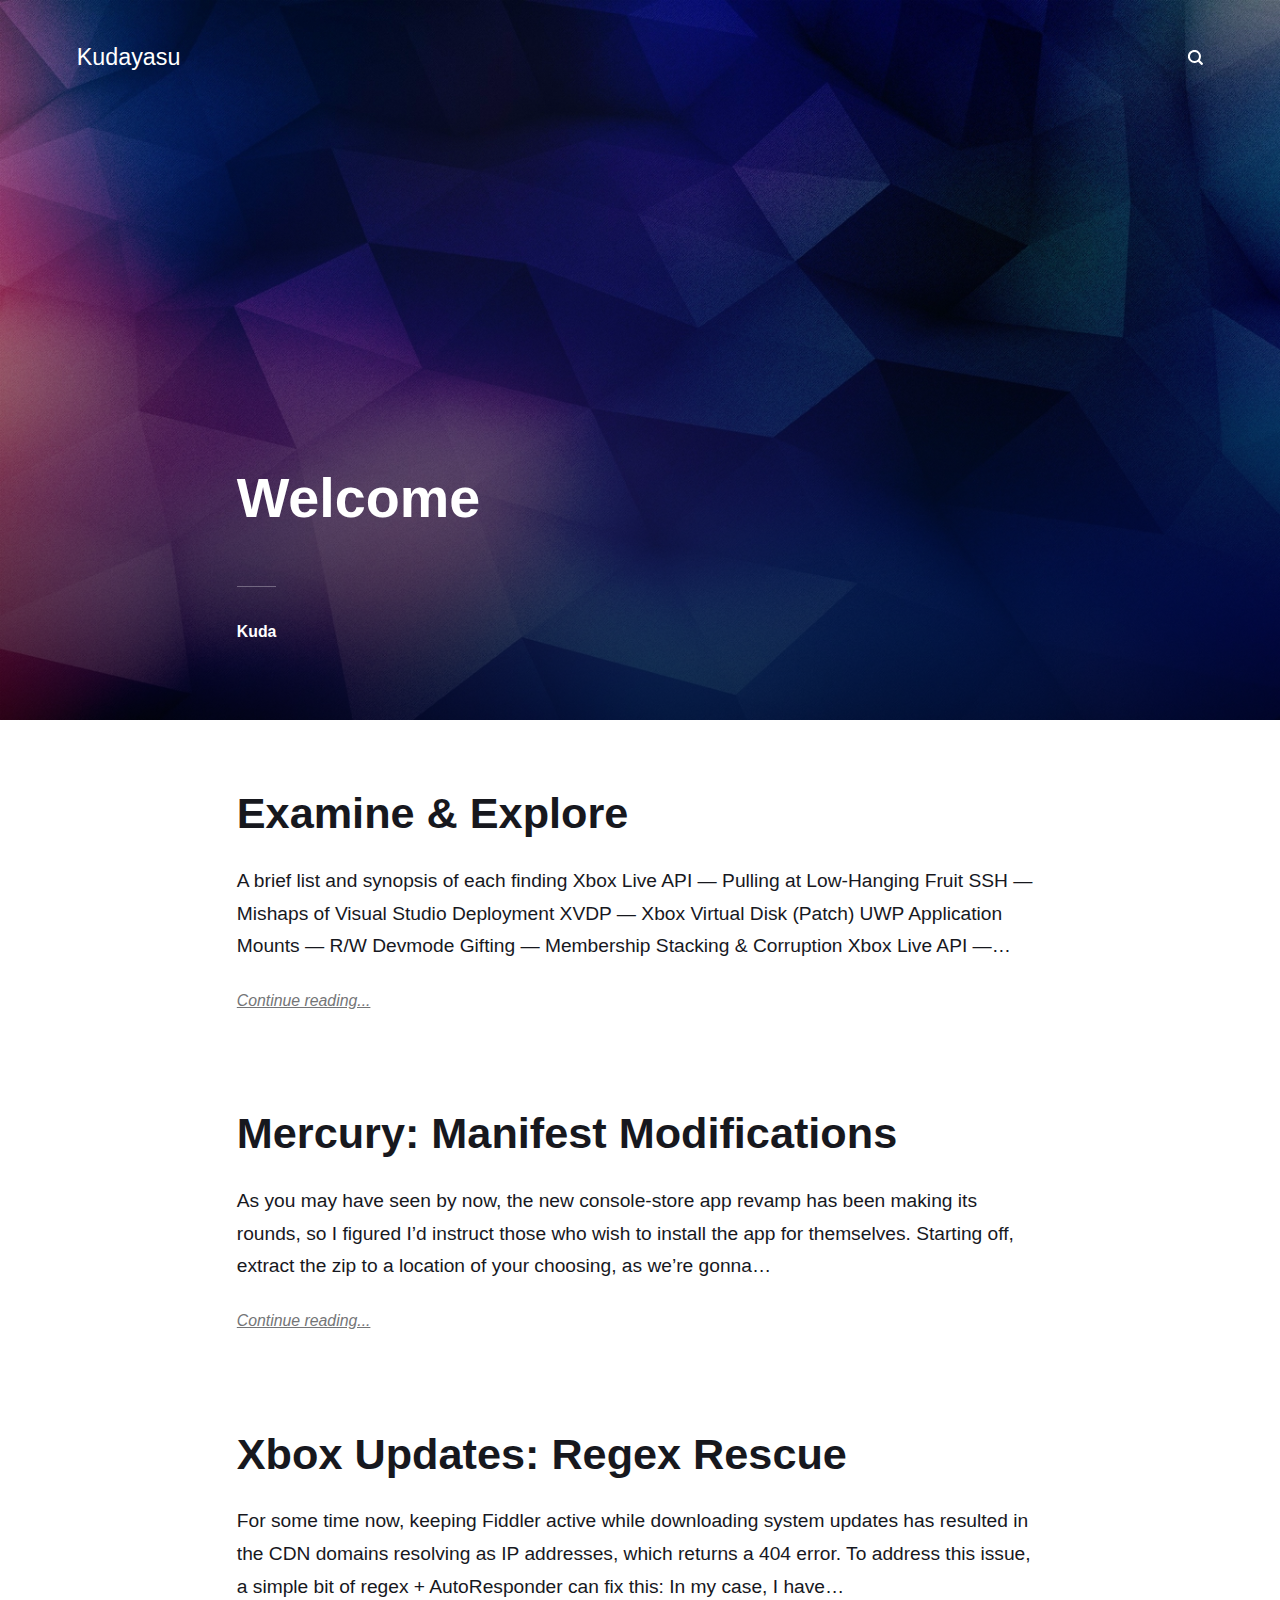
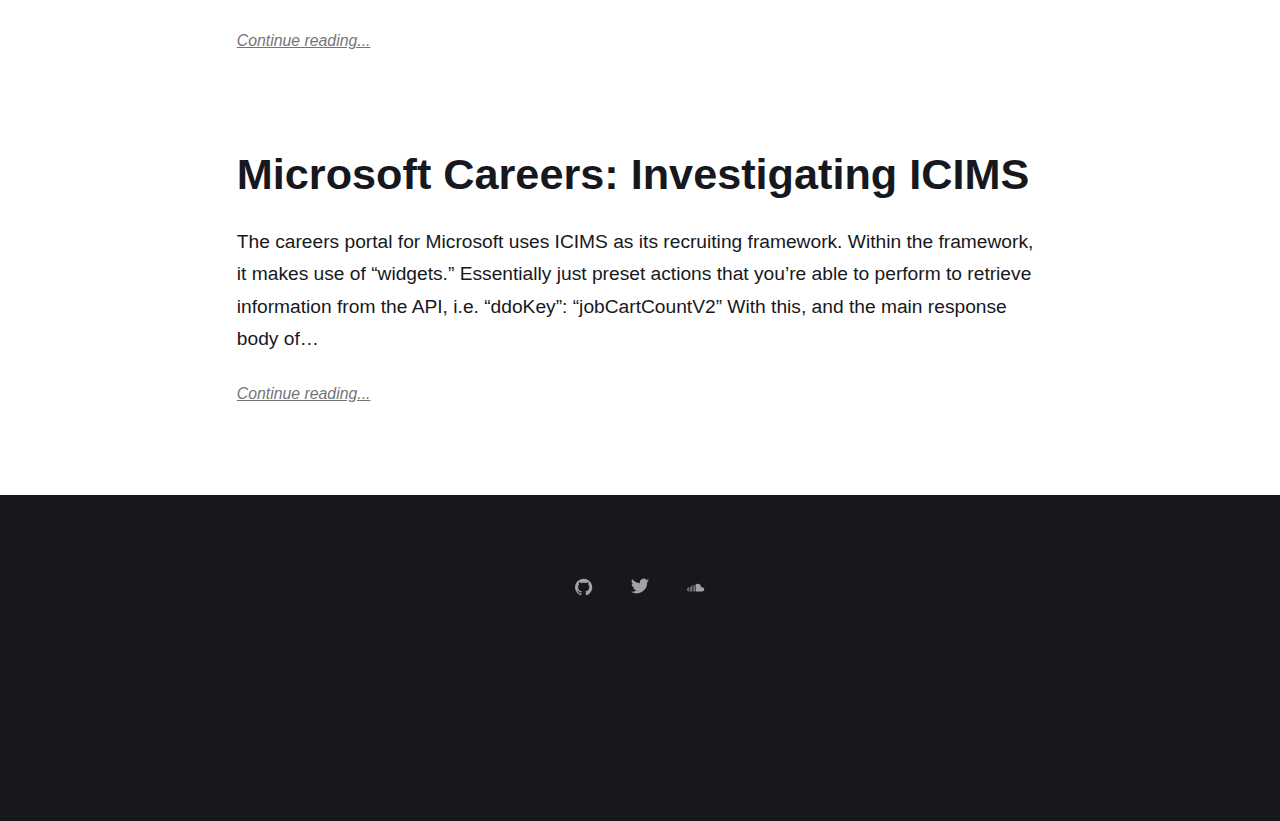
==== commit aebe9b6a: "Updated from Publii" ====
--- a/index.html
+++ b/index.html
@@ -1,6 +1,6 @@
-<!DOCTYPE html><html lang="en-us"><head><meta charset="utf-8"><meta http-equiv="X-UA-Compatible" content="IE=edge"><meta name="viewport" content="width=device-width,initial-scale=1"><title>Kudayasu</title><meta name="generator" content="Publii Open-Source CMS for Static Site"><link rel="canonical" href="./"><link rel="stylesheet" href="./assets/css/style.css?v=a7f096d7e5a208a4c1a8c2e1d768bff5"><script type="application/ld+json">{"@context":"http://schema.org","@type":"Organization","name":"Kudayasu","url":"./","sameAs":["https://github.com/Kudayasu","https://twitter.com/Kudayasu","https://soundcloud.com/kudayasu"]}</script><noscript><style>img[loading] {
+<!DOCTYPE html><html lang="en-us"><head><meta charset="utf-8"><meta http-equiv="X-UA-Compatible" content="IE=edge"><meta name="viewport" content="width=device-width,initial-scale=1"><title>Kudayasu&#x27;s Blog</title><meta name="generator" content="Publii Open-Source CMS for Static Site"><link rel="canonical" href="./"><link rel="shortcut icon" href="./media/website/favicon.ico" type="image/x-icon"><link rel="stylesheet" href="./assets/css/style.css?v=fd3cab2751cf3d9a9c42ea0bcbee3784"><script type="application/ld+json">{"@context":"http://schema.org","@type":"Organization","name":"Kudayasu","url":"./","sameAs":["https://github.com/Kudayasu","https://twitter.com/Kudayasu","https://soundcloud.com/kudayasu"]}</script><noscript><style>img[loading] {
                     opacity: 1;
-                }</style></noscript></head><body><div class="site-container"><header class="top" id="js-header"><a class="logo" href="./">Kudayasu</a><div class="search"><div class="search__overlay js-search-overlay"><div class="search__overlay-inner"><button class="search__close js-search-close" aria-label="Close">Close</button></div></div><button class="search__btn js-search-btn" aria-label="Search"><svg role="presentation" focusable="false"><use xlink:href="./assets/svg/svg-map.svg#search"/></svg></button></div></header><main><div class="hero"><figure class="hero__image hero__image--overlay"><img src="./media/website/12-wdIJml9.jpg" srcset="./media/website/responsive/12-wdIJml9-xs.jpg 300w, ./media/website/responsive/12-wdIJml9-sm.jpg 480w, ./media/website/responsive/12-wdIJml9-md.jpg 768w, ./media/website/responsive/12-wdIJml9-lg.jpg 1024w, ./media/website/responsive/12-wdIJml9-xl.jpg 1360w, ./media/website/responsive/12-wdIJml9-2xl.jpg 1600w" sizes="100vw" loading="eager" width="1920" height="1080" alt=""></figure><header class="hero__content"><div class="wrapper"><h1>Welcome</h1><div class="post__meta post__meta--author"><a href="./authors/test/" class="feed__author">Kuda</a></div></div></header></div><div class="feed"><article class="feed__item"><header class="wrapper"><h2><a href="./erratic-era-exploration/">Examine &amp; Explore</a></h2></header><div class="wrapper"><p>A brief list and synopsis of each finding Xbox Live API — Pulling at Low-Hanging Fruit SSH — Mishaps of Visual Studio Deployment XVDP — Xbox Virtual Disk (Patch) UWP Application Mounts — R/W Devmode Gifting — Membership Stacking &amp; Corruption Xbox Live API —&hellip;</p><a href="./erratic-era-exploration/" class="readmore feed__readmore">Continue reading...</a></div></article><article class="feed__item"><header class="wrapper"><h2><a href="./modifying-mercurys-manifest/">Modifying Mercury’s Manifest</a></h2></header><div class="wrapper"><p>As you may have seen by now, the new console-store app revamp has been making its rounds, so I figured I’d instruct those who wish to install the app for themselves. Starting off, extract the zip to a location of your choosing, as we’re gonna&hellip;</p><a href="./modifying-mercurys-manifest/" class="readmore feed__readmore">Continue reading...</a></div></article><article class="feed__item"><header class="wrapper"><h2><a href="./xbox-devmode-updates-regex-rescue/">Xbox Devmode Updates: Regex Rescue</a></h2></header><div class="wrapper"><p>For some time now, keeping Fiddler active while downloading system updates has resulted in the CDN domains resolving as IP addresses, which returns a 404 error. To address this issue, a simple bit of regex + AutoResponder can fix this: In my case, I have&hellip;</p><a href="./xbox-devmode-updates-regex-rescue/" class="readmore feed__readmore">Continue reading...</a></div></article><article class="feed__item"><header class="wrapper"><h2><a href="./microsoft-careers-internal-icims-intel/">Microsoft Careers: Internal ICIMS Intel</a></h2></header><div class="wrapper"><p>The careers portal for Microsoft uses ICIMS as its recruiting framework. Within the framework, it makes use of “widgets.” Essentially just preset actions that you’re able to perform to retrieve information from the API, i.e. “ddoKey”: “jobCartCountV2” With this, and the main response body of&hellip;</p><a href="./microsoft-careers-internal-icims-intel/" class="readmore feed__readmore">Continue reading...</a></div></article></div></main><footer class="footer"><div class="footer__social"><a href="https://github.com/Kudayasu" aria-label="Facebook"><svg><use xlink:href="./assets/svg/svg-map.svg#facebook"/></svg> </a><a href="https://twitter.com/Kudayasu" aria-label="Twitter"><svg><use xlink:href="./assets/svg/svg-map.svg#twitter"/></svg> </a><a href="https://soundcloud.com/kudayasu" aria-label="Instagram"><svg><use xlink:href="./assets/svg/svg-map.svg#instagram"/></svg></a></div><div class="footer__copyright"><h5>死</h5></div><button onclick="backToTopFunction()" id="backToTop" class="footer__bttop" aria-label="Back to top" title="Back to top"><svg><use xlink:href="./assets/svg/svg-map.svg#toparrow"/></svg></button></footer></div><script defer="defer" src="./assets/js/scripts.min.js?v=f47c11534595205f20935f0db2a62a85"></script><script>window.publiiThemeMenuConfig={mobileMenuMode:'sidebar',animationSpeed:300,submenuWidth: 'auto',doubleClickTime:500,mobileMenuExpandableSubmenus:true,relatedContainerForOverlayMenuSelector:'.top'};</script><script>var images = document.querySelectorAll('img[loading]');
+                }</style></noscript><meta name="google-site-verification" content="6IjN4HwjoThoXT__RfLTmIRps6NrVqwLPY4HvDnT8v4"></head><body><div class="site-container"><header class="top" id="js-header"><a class="logo" href="./">Kudayasu</a><div class="search"><div class="search__overlay js-search-overlay"><div class="search__overlay-inner"><button class="search__close js-search-close" aria-label="Close">Close</button></div></div><button class="search__btn js-search-btn" aria-label="Search"><svg role="presentation" focusable="false"><use xlink:href="./assets/svg/svg-map.svg#search"/></svg></button></div></header><main><div class="hero"><figure class="hero__image hero__image--overlay"><img src="./media/website/12-wdIJml9.jpg" srcset="./media/website/responsive/12-wdIJml9-xs.jpg 300w, ./media/website/responsive/12-wdIJml9-sm.jpg 480w, ./media/website/responsive/12-wdIJml9-md.jpg 768w, ./media/website/responsive/12-wdIJml9-lg.jpg 1024w, ./media/website/responsive/12-wdIJml9-xl.jpg 1360w, ./media/website/responsive/12-wdIJml9-2xl.jpg 1600w" sizes="100vw" loading="eager" alt=""></figure><header class="hero__content"><div class="wrapper"><h1>Welcome</h1><div class="post__meta post__meta--author"><a href="./authors/test/" class="feed__author">Kuda</a></div></div></header></div><div class="feed"><article class="feed__item"><header class="wrapper"><h2><a href="./examine-and-explore/">Examine &amp; Explore</a></h2></header><div class="wrapper"><p>A brief list and synopsis of each finding Xbox Live API — Pulling at Low-Hanging Fruit SSH — Mishaps of Visual Studio Deployment XVDP — Xbox Virtual Disk (Patch) UWP Application Mounts — R/W Devmode Gifting — Membership Stacking &amp; Corruption Xbox Live API —&hellip;</p><a href="./examine-and-explore/" class="readmore feed__readmore">Continue reading...</a></div></article><article class="feed__item"><header class="wrapper"><h2><a href="./modifying-mercurys-manifest/">Mercury: Manifest Modifications</a></h2></header><div class="wrapper"><p>As you may have seen by now, the new console-store app revamp has been making its rounds, so I figured I’d instruct those who wish to install the app for themselves. Starting off, extract the zip to a location of your choosing, as we’re gonna&hellip;</p><a href="./modifying-mercurys-manifest/" class="readmore feed__readmore">Continue reading...</a></div></article><article class="feed__item"><header class="wrapper"><h2><a href="./xbox-devmode-updates-regex-rescue/">Xbox Updates: Regex Rescue</a></h2></header><div class="wrapper"><p>For some time now, keeping Fiddler active while downloading system updates has resulted in the CDN domains resolving as IP addresses, which returns a 404 error. To address this issue, a simple bit of regex + AutoResponder can fix this: In my case, I have&hellip;</p><a href="./xbox-devmode-updates-regex-rescue/" class="readmore feed__readmore">Continue reading...</a></div></article><article class="feed__item"><header class="wrapper"><h2><a href="./microsoft-careers-internal-icims-intel/">Microsoft Careers: Investigating ICIMS</a></h2></header><div class="wrapper"><p>The careers portal for Microsoft uses ICIMS as its recruiting framework. Within the framework, it makes use of “widgets.” Essentially just preset actions that you’re able to perform to retrieve information from the API, i.e. “ddoKey”: “jobCartCountV2” With this, and the main response body of&hellip;</p><a href="./microsoft-careers-internal-icims-intel/" class="readmore feed__readmore">Continue reading...</a></div></article></div></main><footer class="footer"><div class="footer__social"><a href="https://github.com/Kudayasu" aria-label="Facebook"><svg><use xlink:href="./assets/svg/svg-map.svg#facebook"/></svg> </a><a href="https://twitter.com/Kudayasu" aria-label="Twitter"><svg><use xlink:href="./assets/svg/svg-map.svg#twitter"/></svg> </a><a href="https://soundcloud.com/kudayasu" aria-label="Instagram"><svg><use xlink:href="./assets/svg/svg-map.svg#instagram"/></svg></a></div><div class="footer__copyright"><h5>死</h5></div><button onclick="backToTopFunction()" id="backToTop" class="footer__bttop" aria-label="Back to top" title="Back to top"><svg><use xlink:href="./assets/svg/svg-map.svg#toparrow"/></svg></button></footer></div><script defer="defer" src="./assets/js/scripts.min.js?v=f47c11534595205f20935f0db2a62a85"></script><script>window.publiiThemeMenuConfig={mobileMenuMode:'sidebar',animationSpeed:300,submenuWidth: 'auto',doubleClickTime:500,mobileMenuExpandableSubmenus:true,relatedContainerForOverlayMenuSelector:'.top'};</script><script>var images = document.querySelectorAll('img[loading]');
         for (var i = 0; i < images.length; i++) {
             if (images[i].complete) {
                 images[i].classList.add('is-loaded');
--- a/assets/css/style.css
+++ b/assets/css/style.css
@@ -1 +1 @@
-:root{--page-margin:6vw;--entry-width:42rem;--navbar-height:4.4rem;--border-radius:6px;--gallery-gap:0.28333rem;--body-font:-apple-system,BlinkMacSystemFont,"Segoe UI",Roboto,Oxygen,Ubuntu,Cantarell,"Fira Sans","Droid Sans","Helvetica Neue",Arial,sans-serif,"Apple Color Emoji","Segoe UI Emoji","Segoe UI Symbol";--heading-font:-apple-system,BlinkMacSystemFont,"Segoe UI",Roboto,Oxygen,Ubuntu,Cantarell,"Fira Sans","Droid Sans","Helvetica Neue",Arial,sans-serif,"Apple Color Emoji","Segoe UI Emoji","Segoe UI Symbol";--logo-font:var(--body-font);--menu-font:var(--body-font);--font-weight-normal:400;--font-weight-bold:700;--headings-weight:700;--headings-transform:none;--line-height:1.7;--hero-height:80vh;--hero-bg:#17181E;--hero-heading-color:#FFFFFF;--hero-text-color:rgba(255,255,255,0.75);--hero-link-color:#FFFFFF;--hero-link-color-hover:rgba(255,255,255,0.75);--hero-border-color:rgba(255,255,255,0.3);--white:#FFFFFF;--white-rgb:255,255,255;--black:#000000;--dark:#17181E;--gray:#747577;--light:#E6E7EB;--lighter:#F3F3F3;--page-bg:#FFFFFF;--section-bg:#17181E;--color:#2B91DF;--color-rgb:43,145,223;--text-color:#17181E;--headings-color:#17181E;--link-color:#17181E;--link-color-hover:#2B91DF;--nav-link-color:rgba(255,255,255,1);--nav-link-color-hover:rgba(255,255,255,.7);--logo-color:#FFFFFF;--highlight-color:#F6DC90;--highlight-color-rgb:246,220,144;--info-color:#A8D8FF;--info-color-rgb:168,216,255;--success-color:#A4E4B2;--success-color-rgb:164,228,178;--warning-color:#FFC1BF;--warning-color-rgb:255,193,191}@media all and (min-width:56.25em){:root{--navbar-height:6rem}}@media (prefers-color-scheme:dark){:root{--white:#FFFFFF;--white-rgb:255,255,255;--black:#FFFFFF;--dark:#CECBCB;--gray:#9D9D9D;--light:#373737;--lighter:#1e1e1e;--page-bg:#181818;--section-bg:#1e1e1e;--color:#FFA942;--color-rgb:255,169,66;--text-color:#BFBFBF;--headings-color:#EEEDED;--link-color:#EEEDED;--link-color-hover:#FFA942;--nav-link-color:rgba(255,255,255,1);--nav-link-color-hover:rgba(255,255,255,.7);--logo-color:#FFFFFF;--highlight-color:#F6DC90;--highlight-color-rgb:24,24,24;--info-color:#5B9ED5;--info-color-rgb:24,24,24;--success-color:#54A468;--success-color-rgb:24,24,24;--warning-color:#FB6762;--warning-color-rgb:24,24,24}}*,:after,:before{-webkit-box-sizing:border-box;box-sizing:border-box;margin:0;padding:0}article,aside,footer,header,hgroup,main,nav,section{display:block}li{list-style:none}img{height:auto;max-width:100%;vertical-align:top}button,input,select,textarea{font:inherit}address{font-style:normal}.facebook{background:#3b5998}.twitter{background:#55acee}.mix{background:#fd8235}.instagram{background:#405de6}.vimeo{background:#1ab7ea}.pinterest{background:#bd081c}.youtube{background:#cd201f}.linkedin{background:#007bb6}.buffer{background:#333}.whatsapp{background:#25d366}::-moz-selection{background:var(--color);color:var(--white)}::selection{background:var(--color);color:var(--white)}html{font-size:clamp(1.1rem, 1.1rem + .1 * ((100vw - 20rem) / 50), 1.2rem);font-smooth:always;-webkit-font-smoothing:antialiased;-moz-osx-font-smoothing:grayscale;scroll-behavior:smooth}html.no-scroll{overflow:hidden;position:fixed}body{background:var(--page-bg);color:var(--text-color);font-family:var(--body-font);font-weight:var(--font-weight-normal);line-height:var(--line-height);-ms-scroll-chaining:none;overscroll-behavior:none}a{text-decoration:none}a{color:var(--link-color);-webkit-transition:all .24s ease-out;-o-transition:all .24s ease-out;transition:all .24s ease-out}a:hover{color:var(--link-color-hover)}a:active{color:var(--link-color-hover)}a:focus{outline:0}.invert{color:var(--link-color-hover);-webkit-transition:all .24s ease-out;-o-transition:all .24s ease-out;transition:all .24s ease-out}.invert:hover{color:var(--link-color)}.invert:active{color:var(--link-color)}.invert:focus{outline:0}dl,ol,p,ul{margin-top:calc(1.1333333333rem + .25vw)}blockquote,figure,hr,pre,table{margin-top:calc(1.7rem + .5vw);margin-bottom:calc(1.7rem + .5vw)}h1,h2,h3,h4,h5,h6{color:var(--headings-color);font-family:var(--heading-font);font-weight:var(--headings-weight);-webkit-hyphens:manual;-ms-hyphens:manual;hyphens:manual;line-height:1.2;margin-top:calc(1.7rem + 1vw);text-transform:var(--headings-transform)}.h1,h1{font-size:clamp(1.5710900065rem, 1.5710900065rem + 1.424540906 * ((100vw - 20rem) / 50), 2.9956309125rem);font-family:var(--heading-font)}.h2,h2{font-size:clamp(1.3808408252rem, 1.3808408252rem + .9332127447 * ((100vw - 20rem) / 50), 2.3140535699rem)}.h3,h3{font-size:clamp(1.2136296308rem, 1.2136296308rem + .4621997101 * ((100vw - 20rem) / 50), 1.6758293408rem)}.h4,h4{font-size:clamp(1.1377777785rem, 1.1377777785rem + .1567604947 * ((100vw - 20rem) / 50), 1.2945382732rem)}.h5,h5{font-size:clamp(1.066666667rem, 1.066666667rem + .0711111115 * ((100vw - 20rem) / 50), 1.1377777785rem)}.h6,h6{font-size:clamp(1rem, 1rem + 0 * ((100vw - 20rem) / 50), 1rem)}h2+*,h3+*,h4+*,h5+*,h6+*{margin-top:calc(.5666666667rem + .25vw)}b,strong{font-weight:var(--font-weight-bold)}blockquote{color:var(--headings-color);font-family:var(--heading-font);padding:3.6833333333rem 0 0;position:relative;text-align:center;font-size:clamp(1.1377777785rem, 1.1377777785rem + .2430630467 * ((100vw - 20rem) / 50), 1.3808408252rem)}blockquote::before{color:var(--dark);content:"“";font:normal 320%/0.9 Georgia,Times,Times New Roman,serif;top:.5666666667rem;position:absolute;left:50%;-webkit-transform:translate(-50%,0);-ms-transform:translate(-50%,0);transform:translate(-50%,0)}blockquote>:first-child{margin-top:0}ol,ul{margin-left:2rem}ol>li,ul>li{list-style:inherit;padding:0 0 .2833333333rem .85rem}dl dt{font-weight:var(--font-weight-bold)}pre{background-color:var(--lighter);font-size:.8239746086rem;padding:1.7rem;white-space:pre-wrap;word-wrap:break-word}pre>code{color:var(--text-color);display:inline-block;font-size:inherit;padding:0}code{background-color:var(--lighter);color:var(--color);font-size:.8239746086rem;font-family:Menlo,Monaco,Consolas,Courier New,monospace}table{border:1px solid var(--light);border-collapse:collapse;border-spacing:0;vertical-align:top;text-align:left;width:100%}table th{font-weight:var(--font-weight-bold);padding:.7083333333rem 1.1333333333rem}table td{border-top:1px solid var(--light);padding:.7083333333rem 1.1333333333rem}.table-striped tr:nth-child(2n){background:var(--lighter)}.table-bordered td,.table-bordered th{border:1px solid var(--light)}.table-title th{background:var(--lighter)}figcaption{clear:both;color:gray-2;font-style:italic;font-size:.7241964329rem;margin:.85rem 0 0;text-align:center}kbd{background:var(--dark);border-radius:2px;color:var(--white);font-family:Menlo,Monaco,Consolas,Courier New,monospace;font-size:.8789062495rem;padding:.1416666667rem .425rem}sub,sup{font-size:65%}small{font-size:.8789062495rem}.separator,hr{background:0 0;border:none;height:auto;line-height:1;max-width:none;text-align:center}.separator::before,hr::before{content:"···";color:var(--dark);font-size:1.2136296308rem;font-weight:var(--font-weight-bold);letter-spacing:1.1377777785rem;padding-left:1.1377777785rem}.separator--dot::before{content:"·";color:var(--dark);font-size:1.2136296308rem;font-weight:var(--font-weight-bold);letter-spacing:1.1377777785rem;padding-left:1.1377777785rem}.separator--long-line{position:relative}.separator--long-line::before{content:"";height:1.2136296308rem}.separator--long-line::after{border-top:1px solid var(--light);content:"";height:1px;position:absolute;width:100%;top:50%;left:0}.btn,[type=button],[type=submit],button{background:var(--color);border:1px solid var(--color);border-radius:2px;-webkit-box-shadow:0 4px 6px rgba(0,0,0,.1),0 1px 1px rgba(0,0,0,.08);box-shadow:0 4px 6px rgba(0,0,0,.1),0 1px 1px rgba(0,0,0,.08);color:var(--white);cursor:pointer;display:inline-block;font-family:var(--body-font);font-size:.6789341556rem;font-weight:var(--font-weight-bold);overflow:hidden;padding:.5666666667rem 1.4166666667rem;text-align:center;-webkit-transition:all .24s ease-out;-o-transition:all .24s ease-out;transition:all .24s ease-out;text-transform:uppercase;vertical-align:middle;will-change:transform}@media all and (max-width:19.9375em){.btn,[type=button],[type=submit],button{width:100%}}@media all and (max-width:37.4375em){.btn,[type=button],[type=submit],button{margin-bottom:.5666666667rem}}.btn:active,.btn:focus,.btn:hover,[type=button]:active,[type=button]:focus,[type=button]:hover,[type=submit]:active,[type=submit]:focus,[type=submit]:hover,button:active,button:focus,button:hover{-webkit-box-shadow:0 7px 14px rgba(0,0,0,.1),0 3px 6px rgba(0,0,0,.08);box-shadow:0 7px 14px rgba(0,0,0,.1),0 3px 6px rgba(0,0,0,.08);color:var(--white);-webkit-transform:translateY(-2px);-ms-transform:translateY(-2px);transform:translateY(-2px)}@media all and (min-width:20em){.btn+.btn,.btn+[type=button],.btn+[type=submit],.btn+button,[type=button]+.btn,[type=button]+[type=button],[type=button]+[type=submit],[type=button]+button,[type=submit]+.btn,[type=submit]+[type=button],[type=submit]+[type=submit],[type=submit]+button,button+.btn,button+[type=button],button+[type=submit],button+button{margin-left:.5666666667rem}}.btn:disabled,[type=button]:disabled,[type=submit]:disabled,button:disabled{background-color:var(--light);border-color:var(--light);color:var(--gray);cursor:not-allowed}[type=button],[type=submit],button{-webkit-appearance:none;-moz-appearance:none}::-webkit-search-cancel-button{-webkit-appearance:none}fieldset{border:1px solid var(--light);margin:calc(1.7rem + 1vw) 0 0;padding:1.7rem}fieldset>legend{margin-left:-1rem;padding:0 1rem}legend{font-weight:500;padding:0}label{font-weight:500;margin:0 1.1333333333rem .85rem 0}[type=email],[type=number],[type=search],[type=tel],[type=text],[type=url],select,textarea{background-color:var(--page-bg);border:none;border:1px solid var(--light);color:var(--text-color);font-size:1rem;outline:0;padding:.34rem .85rem;vertical-align:middle;width:100%;-webkit-appearance:none;-moz-appearance:none}@media all and (min-width:37.5em){[type=email],[type=number],[type=search],[type=tel],[type=text],[type=url],select,textarea{width:auto}}[type=email]:focus,[type=number]:focus,[type=search]:focus,[type=tel]:focus,[type=text]:focus,[type=url]:focus,select:focus,textarea:focus{border-color:var(--dark)}input[type=checkbox],input[type=radio]{opacity:0;position:absolute}input[type=checkbox]+label,input[type=radio]+label{position:relative;margin-left:-1px;cursor:pointer;padding:0}input[type=checkbox]+label:before,input[type=radio]+label:before{background-color:var(--white);border:1px solid var(--light);border-radius:2px;content:"";display:inline-block;height:1.4166666667rem;line-height:1.4166666667rem;margin-right:1.1333333333rem;vertical-align:middle;text-align:center;width:1.4166666667rem}input[type=checkbox]:checked+label:before,input[type=radio]:checked+label:before{content:"";background-image:url("data:image/svg+xml;charset=UTF-8,%3csvg xmlns='http://www.w3.org/2000/svg' viewBox='0 0 11 8'%3e%3cpolygon points='9.53 0 4.4 5.09 1.47 2.18 0 3.64 2.93 6.54 4.4 8 5.87 6.54 11 1.46 9.53 0' fill='%23d73a42'/%3e%3c/svg%3e");background-repeat:no-repeat;background-size:11px 8px;background-position:50% 50%}input[type=radio]+label:before{border-radius:50%}input[type=radio]:checked+label:before{background-image:url("data:image/svg+xml;charset=UTF-8,%3csvg xmlns='http://www.w3.org/2000/svg' viewBox='0 0 8 8'%3e%3ccircle cx='4' cy='4' r='4' fill='%23d73a42'/%3e%3c/svg%3e")}[type=file]{margin-bottom:1.7rem;width:100%}select{max-width:100%;width:auto;position:relative}select:not([multiple]){background:url('data:image/svg+xml;utf8,<svg xmlns="http://www.w3.org/2000/svg" viewBox="0 0 6 6"><polygon points="3 6 3 6 0 0 6 0 3 6" fill="%238a8b8c"/></svg>') no-repeat 90% 50%;background-size:8px;padding-right:3.4rem}select[multiple]{border:1px solid var(--light);padding:1.7rem;width:100%}select[multiple]:hover{border-color:var(--light)}select[multiple]:focus{border-color:var(--dark)}select[multiple]:disabled{background-color:var(--light);cursor:not-allowed}select[multiple]:disabled:hover{border-color:var(--light)}textarea{display:block;overflow:auto;resize:vertical;max-width:100%}.top{-webkit-box-align:center;-ms-flex-align:center;align-items:center;display:-webkit-box;display:-ms-flexbox;display:flex;height:var(--navbar-height);position:absolute;padding:0 var(--page-margin);-webkit-transition:background .5s ease;-o-transition:background .5s ease;transition:background .5s ease;width:100%;z-index:2}@media all and (min-width:56.25em){.top{-webkit-box-pack:justify;-ms-flex-pack:justify;justify-content:space-between;height:var(--navbar-height)}}.top.is-visible{background:var(--section-bg);-webkit-box-shadow:0 3px 10px 0 rgba(0,0,0,.06);box-shadow:0 3px 10px 0 rgba(0,0,0,.06);opacity:1;position:fixed;-webkit-transform:translate(0,0);-ms-transform:translate(0,0);transform:translate(0,0);-webkit-transition:height .3s,background .3s,opacity .24s,-webkit-transform .24s;transition:height .3s,background .3s,opacity .24s,-webkit-transform .24s;-o-transition:transform .24s,height .3s,background .3s,opacity .24s;transition:transform .24s,height .3s,background .3s,opacity .24s;transition:transform .24s,height .3s,background .3s,opacity .24s,-webkit-transform .24s;width:100%}@media all and (min-width:56.25em){.top.is-hidden{opacity:0;-webkit-transform:translate(0,-86px);-ms-transform:translate(0,-86px);transform:translate(0,-86px);-webkit-transition:background .3s,color .3s,opacity .24s,-webkit-transform .24s;transition:background .3s,color .3s,opacity .24s,-webkit-transform .24s;-o-transition:transform .24s,background .3s,color .3s,opacity .24s;transition:transform .24s,background .3s,color .3s,opacity .24s;transition:transform .24s,background .3s,color .3s,opacity .24s,-webkit-transform .24s}}.logo{color:var(--logo-color)!important;font-size:1.2136296308rem;font-family:var(--logo-font);font-weight:var(--font-weight-normal);margin-right:auto}.logo>img{max-height:calc(3.9666666667rem + 1vw);width:auto}.search{-webkit-box-ordinal-group:3;-ms-flex-order:2;order:2}@media all and (min-width:56.25em){.search{-webkit-box-ordinal-group:4;-ms-flex-order:3;order:3}}.search__btn{border:none!important;background:0 0!important;-webkit-box-shadow:none!important;box-shadow:none!important;margin:0;padding:.5666666667rem;width:auto}@media all and (min-width:56.25em){.search__btn{margin-left:1rem;padding-right:0}}.search__btn:focus,.search__btn:hover{-webkit-transform:translateY(0);-ms-transform:translateY(0);transform:translateY(0)}.search__btn:focus>svg,.search__btn:hover>svg{fill:rgba(255,255,255,0.7)}.search__btn>svg{display:block;fill:var(--white);height:15px;-webkit-transition:all .24s ease;-o-transition:all .24s ease;transition:all .24s ease;width:15px}.search__form{-ms-flex-preferred-size:90%;flex-basis:90%}.search__input{background:0 0;border:none!important;color:var(--white);display:none;font-family:var(--heading-font);margin:0!important;opacity:0;padding:0;width:100%;font-size:clamp(1.2136296308rem, 1.2136296308rem + .3574603758 * ((100vw - 20rem) / 50), 1.5710900065rem)}.search__close{background:0 0!important;-webkit-box-shadow:none!important;box-shadow:none!important;border:none;color:transparent;cursor:pointer;margin:0!important;opacity:0;padding:0;height:1.6rem;width:1.6rem;position:relative;text-indent:-999rem}.search__close:after,.search__close:before{background-color:var(--white);content:"";left:1rem;height:1.6rem;opacity:1;position:absolute;width:1px;top:0;-webkit-transform:rotate(45deg);-ms-transform:rotate(45deg);transform:rotate(45deg);-webkit-transition:all .14s ease-out;-o-transition:all .14s ease-out;transition:all .14s ease-out}.search__close:after{-webkit-transform:rotate(-45deg);-ms-transform:rotate(-45deg);transform:rotate(-45deg)}.search__close:hover{-webkit-transform:translateY(0);-ms-transform:translateY(0);transform:translateY(0)}.search__close:hover:after,.search__close:hover:before{background-color:rgba(255,255,255,.7)}.search__overlay{background-color:var(--section-bg);-webkit-box-shadow:0 3px 3px rgba(0,0,0,.05);box-shadow:0 3px 3px rgba(0,0,0,.05);left:0;opacity:0;position:fixed;-webkit-transition:all .24s ease-out;-o-transition:all .24s ease-out;transition:all .24s ease-out;top:0;visibility:hidden;width:100%;z-index:2005}.search__overlay-inner{-webkit-box-align:center;-ms-flex-align:center;align-items:center;display:-webkit-box;display:-ms-flexbox;display:flex;height:4.4rem;-webkit-box-pack:justify;-ms-flex-pack:justify;justify-content:space-between;padding:0 var(--page-margin)}@media all and (min-width:56.25em){.search__overlay-inner{height:6rem}}.search__overlay.expanded{-webkit-transform:translate(0,0);-ms-transform:translate(0,0);transform:translate(0,0);opacity:1;display:block;visibility:visible}.search__overlay.expanded .search__input{-webkit-animation:slideininput .24s .12s forwards;animation:slideininput .24s .12s forwards;display:block}@-webkit-keyframes slideininput{60%{opacity:0}100%{opacity:1}}@keyframes slideininput{60%{opacity:0}100%{opacity:1}}.search__overlay.expanded .search__close{-webkit-animation:slideinclose .24s .12s forwards;animation:slideinclose .24s .12s forwards}@-webkit-keyframes slideinclose{60%{opacity:0}100%{opacity:1}}@keyframes slideinclose{60%{opacity:0}100%{opacity:1}}.navbar{-webkit-box-ordinal-group:4;-ms-flex-order:3;order:3}.navbar .navbar__menu{display:-webkit-box;display:-ms-flexbox;display:flex;-ms-flex-wrap:wrap;flex-wrap:wrap;list-style:none;margin:0;padding:0}@media all and (max-width:56.1875em){.navbar .navbar__menu{display:none}}.navbar .navbar__menu li{font-family:var(--menu-font);display:block;font-size:.7724761953rem;line-height:var(--line-height);font-weight:500;padding:0;position:relative;text-transform:uppercase;width:auto}.navbar .navbar__menu li a,.navbar .navbar__menu li span[aria-haspopup=true]{color:var(--nav-link-color);display:block;padding:0 .5666666667rem;-webkit-transition:all .24s ease-out;-o-transition:all .24s ease-out;transition:all .24s ease-out}.navbar .navbar__menu li a:active,.navbar .navbar__menu li a:focus,.navbar .navbar__menu li a:hover,.navbar .navbar__menu li span[aria-haspopup=true]:active,.navbar .navbar__menu li span[aria-haspopup=true]:focus,.navbar .navbar__menu li span[aria-haspopup=true]:hover{color:var(--nav-link-color-hover)}.navbar .navbar__menu li span{color:var(--nav-link-color);cursor:default;display:block;padding:0 .5666666667rem}.navbar .navbar__menu>li:hover>a,.navbar .navbar__menu>li:hover>span[aria-haspopup=true]{color:var(--nav-link-color-hover)}.navbar .has-submenu:active>.navbar__submenu,.navbar .has-submenu:focus>.navbar__submenu,.navbar .has-submenu:hover>.navbar__submenu{left:0;opacity:1;-webkit-transform:scale(1);-ms-transform:scale(1);transform:scale(1);visibility:visible;margin-top:.85rem}.navbar .has-submenu:active>.navbar__submenu:before,.navbar .has-submenu:focus>.navbar__submenu:before,.navbar .has-submenu:hover>.navbar__submenu:before{content:"";height:.85rem;position:absolute;width:100%;top:-.85rem}.navbar .has-submenu:active>.navbar__submenu.is-right-submenu,.navbar .has-submenu:focus>.navbar__submenu.is-right-submenu,.navbar .has-submenu:hover>.navbar__submenu.is-right-submenu{left:auto;right:0;-webkit-transform-origin:right top;-ms-transform-origin:right top;transform-origin:right top}.navbar .has-submenu .has-submenu:active>.navbar__submenu,.navbar .has-submenu .has-submenu:focus>.navbar__submenu,.navbar .has-submenu .has-submenu:hover>.navbar__submenu{top:0;margin-top:0}.navbar .has-submenu .has-submenu:active>.navbar__submenu.is-right-submenu,.navbar .has-submenu .has-submenu:focus>.navbar__submenu.is-right-submenu,.navbar .has-submenu .has-submenu:hover>.navbar__submenu.is-right-submenu{top:0;margin-top:0}.navbar .navbar__submenu{background:var(--section-bg);-webkit-box-shadow:0 5px 5px rgba(0,0,0,.25);box-shadow:0 5px 5px rgba(0,0,0,.25);border-radius:var(--border-radius);left:-9999px;list-style-type:none;margin:0;padding:10px 0;position:absolute;visibility:hidden;white-space:nowrap;z-index:1;opacity:0;-webkit-transform:scale(.8);-ms-transform:scale(.8);transform:scale(.8);-webkit-transform-origin:0 top;-ms-transform-origin:0 top;transform-origin:0 top;-webkit-transition:opacity .15s,-webkit-transform .3s cubic-bezier(.275, 1.375, .8, 1);transition:opacity .15s,-webkit-transform .3s cubic-bezier(.275, 1.375, .8, 1);-o-transition:opacity .15s,transform .3s cubic-bezier(.275, 1.375, .8, 1);transition:opacity .15s,transform .3s cubic-bezier(.275, 1.375, .8, 1);transition:opacity .15s,transform .3s cubic-bezier(.275, 1.375, .8, 1),-webkit-transform .3s cubic-bezier(.275, 1.375, .8, 1)}.navbar .navbar__submenu__submenu{z-index:2}.navbar .navbar__submenu li{line-height:1.5;font-size:.7241964329rem}.navbar .navbar__submenu li a,.navbar .navbar__submenu li span[aria-haspopup=true]{color:var(--nav-link-color-hover)!important;padding:.5666666667rem 1.4166666667rem;-webkit-transition:all .24s ease;-o-transition:all .24s ease;transition:all .24s ease}.navbar .navbar__submenu li a:active,.navbar .navbar__submenu li a:focus,.navbar .navbar__submenu li a:hover,.navbar .navbar__submenu li span[aria-haspopup=true]:active,.navbar .navbar__submenu li span[aria-haspopup=true]:focus,.navbar .navbar__submenu li span[aria-haspopup=true]:hover{background:rgba(var(--white-rgb),.05);color:var(--nav-link-color)!important}.navbar .navbar__submenu li span{color:var(--nav-link-color-hover)!important;padding:.5666666667rem 1.4166666667rem}.navbar .navbar__submenu li:hover>a,.navbar .navbar__submenu li:hover>span[aria-haspopup=true]{color:var(--nav-link-color)!important}.navbar .navbar__toggle{background:var(--section-bg);-webkit-box-shadow:none;box-shadow:none;border:none;border-radius:3px;cursor:pointer;display:block;line-height:1;margin:0;overflow:visible;padding:1rem;position:relative;right:-1rem;text-transform:none;z-index:2004}@media all and (min-width:56.25em){.navbar .navbar__toggle{display:none}}.navbar .navbar__toggle:focus,.navbar .navbar__toggle:hover{-webkit-box-shadow:none;box-shadow:none;outline:0;-webkit-transform:none;-ms-transform:none;transform:none}.navbar .navbar__toggle-box{width:24px;height:14px;display:inline-block;position:relative}.navbar .navbar__toggle-inner{display:block;top:50%;text-indent:-9999999em}.navbar .navbar__toggle-inner::before{content:"";display:block;top:-6px}.navbar .navbar__toggle-inner::after{content:"";display:block;bottom:-6px}.navbar .navbar__toggle-inner,.navbar .navbar__toggle-inner::after,.navbar .navbar__toggle-inner::before{width:22px;height:2px;background-color:var(--white);position:absolute;-webkit-transition:opacity .14s ease-out,-webkit-transform;transition:opacity .14s ease-out,-webkit-transform;-o-transition:transform,opacity .14s ease-out;transition:transform,opacity .14s ease-out;transition:transform,opacity .14s ease-out,-webkit-transform}.navbar .navbar__toggle-inner{-webkit-transition-duration:75ms;-o-transition-duration:75ms;transition-duration:75ms;-webkit-transition-timing-function:cubic-bezier(0.55,0.055,0.675,0.19);-o-transition-timing-function:cubic-bezier(0.55,0.055,0.675,0.19);transition-timing-function:cubic-bezier(0.55,0.055,0.675,0.19)}.navbar .navbar__toggle-inner::before{-webkit-transition:top 75ms ease .12s,opacity 75ms ease;-o-transition:top 75ms ease .12s,opacity 75ms ease;transition:top 75ms ease .12s,opacity 75ms ease}.navbar .navbar__toggle-inner::after{-webkit-transition:bottom 75ms ease .12s,-webkit-transform 75ms cubic-bezier(.55, .055, .675, .19);transition:bottom 75ms ease .12s,-webkit-transform 75ms cubic-bezier(.55, .055, .675, .19);-o-transition:bottom 75ms ease .12s,transform 75ms cubic-bezier(.55, .055, .675, .19);transition:bottom 75ms ease .12s,transform 75ms cubic-bezier(.55, .055, .675, .19);transition:bottom 75ms ease .12s,transform 75ms cubic-bezier(.55, .055, .675, .19),-webkit-transform 75ms cubic-bezier(.55, .055, .675, .19)}.navbar .navbar__toggle.is-active .navbar__toggle-inner{-webkit-transform:rotate(45deg);-ms-transform:rotate(45deg);transform:rotate(45deg);-webkit-transition-delay:0.12s;-o-transition-delay:0.12s;transition-delay:0.12s;-webkit-transition-timing-function:cubic-bezier(0.215,0.61,0.355,1);-o-transition-timing-function:cubic-bezier(0.215,0.61,0.355,1);transition-timing-function:cubic-bezier(0.215,0.61,0.355,1)}.navbar .navbar__toggle.is-active .navbar__toggle-inner::before{top:0;opacity:0;-webkit-transition:top 75ms ease,opacity 75ms ease .12s;-o-transition:top 75ms ease,opacity 75ms ease .12s;transition:top 75ms ease,opacity 75ms ease .12s}.navbar .navbar__toggle.is-active .navbar__toggle-inner::after{bottom:0;-webkit-transform:rotate(-90deg);-ms-transform:rotate(-90deg);transform:rotate(-90deg);-webkit-transition:bottom 75ms ease,-webkit-transform 75ms cubic-bezier(.215, .61, .355, 1) .12s;transition:bottom 75ms ease,-webkit-transform 75ms cubic-bezier(.215, .61, .355, 1) .12s;-o-transition:bottom 75ms ease,transform 75ms cubic-bezier(.215, .61, .355, 1) .12s;transition:bottom 75ms ease,transform 75ms cubic-bezier(.215, .61, .355, 1) .12s;transition:bottom 75ms ease,transform 75ms cubic-bezier(.215, .61, .355, 1) .12s,-webkit-transform 75ms cubic-bezier(.215, .61, .355, 1) .12s}.navbar_mobile_overlay{background:var(--page-bg);height:calc(100vh - 4.4rem);left:0;opacity:1;overflow:auto;pointer-events:auto;position:fixed;top:4.4rem;-webkit-transition:all .3s cubic-bezier(0, 0, .3, 1);-o-transition:all .3s cubic-bezier(0, 0, .3, 1);transition:all .3s cubic-bezier(0, 0, .3, 1);width:100%;z-index:1001}.navbar_mobile_overlay.is-hidden{opacity:0;pointer-events:none}.navbar_mobile_overlay .navbar__menu{margin:24px}.navbar_mobile_overlay .navbar__menu li{list-style:none;margin:0;padding:0;text-align:center}.navbar_mobile_overlay .navbar__menu li a,.navbar_mobile_overlay .navbar__menu li span{color:var(--dark);display:block;padding:.5666666667rem;position:relative}.navbar_mobile_overlay .navbar__menu li a:active,.navbar_mobile_overlay .navbar__menu li a:focus,.navbar_mobile_overlay .navbar__menu li a:hover,.navbar_mobile_overlay .navbar__menu li span:active,.navbar_mobile_overlay .navbar__menu li span:focus,.navbar_mobile_overlay .navbar__menu li span:hover{color:var(--dark)}.navbar_mobile_overlay .navbar__menu li a[aria-haspopup=true]::after,.navbar_mobile_overlay .navbar__menu li span[aria-haspopup=true]::after{content:"";width:0;height:0;border-style:solid;border-width:5px 5px 0 5px;border-color:currentColor transparent transparent transparent;left:.5666666667rem;top:15px;position:relative}.navbar_mobile_overlay .navbar__submenu{margin:0;padding:0;visibility:hidden}.navbar_mobile_overlay .navbar__submenu[aria-hidden=false]{visibility:visible}.navbar_mobile_overlay .navbar__submenu_wrapper{height:0;opacity:0;overflow:hidden;-webkit-transition:all .3s cubic-bezier(.275, 1.375, .8, 1);-o-transition:all .3s cubic-bezier(.275, 1.375, .8, 1);transition:all .3s cubic-bezier(.275, 1.375, .8, 1)}.navbar_mobile_overlay .navbar__submenu_wrapper.is-active{height:auto;opacity:1}.navbar_mobile_sidebar{background:var(--page-bg);-webkit-box-shadow:0 0 5px rgba(0,0,0,.25);box-shadow:0 0 5px rgba(0,0,0,.25);height:100vh;left:0;max-width:400px;overflow:auto;position:fixed;top:0;-webkit-transition:all .3s cubic-bezier(0, 0, .3, 1);-o-transition:all .3s cubic-bezier(0, 0, .3, 1);transition:all .3s cubic-bezier(0, 0, .3, 1);width:80%;z-index:1001}.navbar_mobile_sidebar.is-hidden{left:-400px}.navbar_mobile_sidebar .navbar__menu{margin:24px}.navbar_mobile_sidebar .navbar__menu li{font-family:var(--menu-font);font-size:16px;list-style:none;line-height:1.3;margin:0;padding:0}.navbar_mobile_sidebar .navbar__menu li .is-separator,.navbar_mobile_sidebar .navbar__menu li a{color:var(--dark);display:block;padding:10px 20px 10px 0;position:relative}.navbar_mobile_sidebar .navbar__menu li .is-separator:active,.navbar_mobile_sidebar .navbar__menu li .is-separator:focus,.navbar_mobile_sidebar .navbar__menu li .is-separator:hover,.navbar_mobile_sidebar .navbar__menu li a:active,.navbar_mobile_sidebar .navbar__menu li a:focus,.navbar_mobile_sidebar .navbar__menu li a:hover{color:var(--dark)}.navbar_mobile_sidebar .navbar__menu li .is-separator[aria-haspopup=true]::after,.navbar_mobile_sidebar .navbar__menu li a[aria-haspopup=true]::after{content:"";width:0;height:0;border-style:solid;border-width:5px 5px 0 5px;border-color:currentColor transparent transparent transparent;right:0;top:18px;position:absolute}.navbar_mobile_sidebar .navbar__submenu{margin:0 0 0 24px;padding:0;visibility:hidden}.navbar_mobile_sidebar .navbar__submenu[aria-hidden=false]{visibility:visible}.navbar_mobile_sidebar .navbar__submenu_wrapper{height:0;opacity:0;overflow:hidden;-webkit-transition:all .3s cubic-bezier(.275, 1.375, .8, 1);-o-transition:all .3s cubic-bezier(.275, 1.375, .8, 1);transition:all .3s cubic-bezier(.275, 1.375, .8, 1)}.navbar_mobile_sidebar .navbar__submenu_wrapper.is-active{height:auto;opacity:1}.navbar_mobile_sidebar__overlay{background:rgba(0,0,0,.5);height:100%;opacity:1;pointer-events:auto;position:fixed;top:0;-webkit-transition:all .3s cubic-bezier(0, 0, .3, 1);-o-transition:all .3s cubic-bezier(0, 0, .3, 1);transition:all .3s cubic-bezier(0, 0, .3, 1);width:100%;z-index:10}.navbar_mobile_sidebar__overlay.is-hidden{opacity:0;pointer-events:none}.site-container{background:var(--page-bg);max-width:100%;overflow:hidden}.wrapper{-webkit-box-sizing:content-box;box-sizing:content-box;max-width:var(--entry-width);margin:0 auto;padding:0 var(--page-margin)}.readmore{display:inline-block;color:var(--gray);font-size:.8239746086rem;font-style:italic;text-decoration:underline;-webkit-text-decoration-skip:ink;text-decoration-skip-ink:auto}.hero{background:var(--hero-bg);height:var(--hero-height);position:relative;top:0;z-index:1}.hero__content{bottom:10%;color:var(--hero-text-color);left:50%;position:absolute;-webkit-transform:translate(-50%,0);-ms-transform:translate(-50%,0);transform:translate(-50%,0);width:100%;z-index:2}.hero__content h1{color:var(--hero-heading-color)}.hero__content h1>sup{font-size:1.066666667rem;vertical-align:top}.hero__content h1+p{margin-top:calc(.2833333333rem + .25vw)}.hero__content a{color:var(--hero-link-color);-webkit-transition:all .24s ease-out;-o-transition:all .24s ease-out;transition:all .24s ease-out}.hero__content a:hover{color:var(--hero-link-color-hover)}.hero__content a:active{color:var(--hero-link-color)}.hero__content a:focus{outline:0}.hero__image{height:100%;margin:0;position:absolute;width:100%}.hero__image--overlay::after{background:-webkit-gradient(linear,left top,left bottom,from(rgba(0,0,0,0)),to(rgba(0,0,0,.64)));background:-o-linear-gradient(top,rgba(0,0,0,0) 0,rgba(0,0,0,.64) 100%);background:linear-gradient(to bottom,rgba(0,0,0,0) 0,rgba(0,0,0,.64) 100%);content:"";display:block;height:100%;left:0;position:absolute;top:0;width:100%}.hero__image>img{display:block;height:inherit;-o-object-fit:cover;object-fit:cover;width:inherit}.hero__image>figcaption{background:var(--page-bg);border-radius:calc(4 * var(--border-radius));bottom:1rem;color:var(--text-color);display:block;padding:0 .34rem;position:absolute;text-align:right;right:var(--page-margin);z-index:3}.feed__item{margin-top:calc(2.55rem + 1.5vw);padding-bottom:calc(.5666666667rem + 1vw)}.feed__image{-webkit-box-sizing:content-box;box-sizing:content-box;margin:calc(1.7rem + 1vw) auto;max-width:calc(var(--entry-width) + 20%);padding:0 6vw}.feed__image>img{display:inline-block;height:auto;width:100%}.feed__meta{-webkit-box-align:center;-ms-flex-align:center;align-items:center;color:gray-2;display:-webkit-box;display:-ms-flexbox;display:flex;font-size:.8239746086rem;margin-bottom:calc(-1.1333333333rem - 1vw)}.feed__author{font-family:var(--menu-font);font-weight:var(--font-weight-bold);text-decoration:none}.feed__date{color:var(--gray);font-style:italic}.feed__author+.feed__date{margin-left:.85rem}.feed__author+.feed__date::before{content:"";background:var(--light);display:inline-block;height:1px;margin-right:4px;width:1rem;vertical-align:middle}.feed__readmore{margin-top:calc(1.1333333333rem + .25vw)}.feed--grid{display:-ms-grid;display:grid;-ms-grid-columns:100%;grid-template-columns:100%;grid-gap:calc(1.7rem + 1.5vw);margin-top:0;padding-top:calc(2.55rem + 1.5vw)}@media all and (min-width:37.5em){.feed--grid{-ms-grid-columns:1fr calc(1.7rem + 1.5vw) 1fr;grid-template-columns:repeat(2,1fr)}}.feed--grid h2{margin-top:0}.feed--grid sup{font-size:1.066666667rem;vertical-align:top}.feed--grid-tag-desc>:first-child{margin-top:0}.post__image{display:inline-block}.post__image>img{display:inline-block}.post__image--left{float:left;margin-bottom:1.7rem;margin-right:1.7rem;max-width:50%}.post__image--right{float:right;margin-bottom:1.7rem;margin-left:1.7rem;max-width:50%}.post__image--center{display:block;margin-left:auto;margin-right:auto;text-align:center}.post__image--wide{display:block}@media all and (min-width:56.25em){.post__image--wide{margin-left:calc(-1 * var(--page-margin));margin-right:calc(-1 * var(--page-margin));text-align:center}.post__image--wide a,.post__image--wide img{display:block;height:auto;width:100%}}.post__image--full{display:block;margin-left:calc(-50vw + 50%);margin-right:calc(-50vw + 50%);text-align:center}.post__image--full a,.post__image--full img{display:block;height:auto;width:100%}.post__meta{color:gray-2;font-size:.8239746086rem;font-style:italic;margin-bottom:calc(-1.4166666667rem - 1vw)}.post__meta--author{border-top:1px solid var(--hero-border-color);font-style:normal;display:inline-block;margin-top:1.7rem;padding-top:1.4166666667rem}@media all and (min-width:37.5em){.post__meta--author{margin-top:2.8333333333rem;padding-top:1.7rem}}.post__author-thumb{border-radius:50%;height:1.7rem;margin-right:.5666666667rem;width:1.7rem}.post__entry{margin-top:calc(2.55rem + 1.5vw)}.post__entry>:first-child{margin-top:0}.post__entry a:not(.btn):not([type=button]):not([type=submit]):not(button):not(.post__toc a):not(.gallery__item a){color:var(--link-color-hover);text-decoration:underline;text-decoration-thickness:1px;text-underline-offset:0.2em;-webkit-text-decoration-skip:ink;text-decoration-skip-ink:auto}.post__entry a:not(.btn):not([type=button]):not([type=submit]):not(button):not(.post__toc a):not(.gallery__item a):active,.post__entry a:not(.btn):not([type=button]):not([type=submit]):not(button):not(.post__toc a):not(.gallery__item a):focus,.post__entry a:not(.btn):not([type=button]):not([type=submit]):not(button):not(.post__toc a):not(.gallery__item a):hover{color:var(--link-color)}.post__avatar-thumbs{border-radius:50%;height:4.5333333333rem;width:4.5333333333rem}.post__last-updated{color:var(--gray);font-size:.7724761953rem;font-style:italic;margin-top:2.2666666667rem}.post__last-updated+.post__tag{margin:1.1333333333rem 0 0}.post__tag{margin:2.2666666667rem 0 0;font-family:var(--menu-font);font-size:.8239746086rem}.post__tag>li{display:inline-block;margin-right:.2833333333rem;padding:0}.post__tag>li>a{background:var(--lighter);border-radius:calc(4 * var(--border-radius));color:var(--dark);font-size:.7241964329rem;font-weight:var(--font-weight-normal);padding:.425rem .85rem}.post__tag>li>a:hover{background:var(--light)}.post__share{display:-webkit-box;display:-ms-flexbox;display:flex;-ms-flex-wrap:wrap;flex-wrap:wrap;margin:calc(2.8333333333rem + 1vw) -.2833333333rem 0}.post__share>a{border-radius:calc(4 * var(--border-radius));-webkit-box-flex:1;-ms-flex:1 1 auto;flex:1 1 auto;margin:.2833333333rem;line-height:0;padding:.7083333333rem 1.1333333333rem;-webkit-transition:all .24s ease-out;-o-transition:all .24s ease-out;transition:all .24s ease-out;text-align:center}.post__share>a:hover{-webkit-transform:translateY(-2px);-ms-transform:translateY(-2px);transform:translateY(-2px)}.post__share>a span{color:var(--white);font-family:var(--menu-font);font-size:.5967194723rem;font-weight:var(--font-weight-bold);margin-left:.2833333333rem;text-transform:uppercase}.post__share>a svg{fill:var(--white);height:18px;pointer-events:none;width:18px;vertical-align:middle}.post__bio{-webkit-box-align:center;-ms-flex-align:center;align-items:center;display:-webkit-box;display:-ms-flexbox;display:flex;margin:calc(3.4rem + 1vw) 0 calc(3.4rem + 2vw)}@media all and (min-width:37.5em){.post__bio::before{content:"";border-top:1px solid var(--light);height:1px;margin-right:2rem;width:20%}}.bio__avatar{border-radius:50%;-ms-flex-negative:0;flex-shrink:0;height:3rem;margin-right:1.2rem;width:3rem}@media all and (min-width:37.5em){.bio__avatar{height:4rem;margin-right:2rem;width:4rem}}.bio__name{font-family:var(--menu-font);font-size:1rem;font-weight:var(--font-weight-bold);margin:0}.bio__desc{font-family:var(--body-font);font-size:.8239746086rem;line-height:1.5}@media all and (min-width:37.5em){.bio__desc{width:80%}}.bio__desc>:first-child{margin-top:.5666666667rem}.bio__desc a{text-decoration:underline;text-decoration-thickness:1px;text-underline-offset:0.2em;-webkit-text-decoration-skip:ink;text-decoration-skip-ink:auto}.bio__desc a{color:var(--link-color-hover);-webkit-transition:all .24s ease-out;-o-transition:all .24s ease-out;transition:all .24s ease-out}.bio__desc a:hover{color:var(--link-color)}.bio__desc a:active{color:var(--link-color)}.bio__desc a:focus{outline:0}.post__nav{border-top:1px solid var(--light);margin-top:calc(2.55rem + 1vw);padding:2.55rem var(--page-margin) 2.8333333333rem;position:relative}@media all and (min-width:37.5em){.post__nav-inner{display:-webkit-box;display:-ms-flexbox;display:flex;-webkit-box-pack:justify;-ms-flex-pack:justify;justify-content:space-between}}@media all and (min-width:37.5em){.post__nav-next,.post__nav-prev{-webkit-box-align:center;-ms-flex-align:center;align-items:center;display:-webkit-box;display:-ms-flexbox;display:flex}}.post__nav-next svg,.post__nav-prev svg{fill:var(--gray)}@media all and (max-width:37.4375em){.post__nav-next svg,.post__nav-prev svg{display:none}}@media all and (min-width:37.5em){.post__nav-next{margin-left:auto;text-align:right}}@media all and (max-width:37.4375em){.post__nav-prev+.post__nav-next{margin-top:1.1333333333rem}}@media all and (min-width:37.5em){.post__nav-prev+.post__nav-next{margin-left:1.7rem}}.post__nav-link{font-family:var(--body-font);font-size:.8239746086rem;font-style:italic;line-height:1.5}@media all and (min-width:37.5em){.post__nav-link[rel=prev]{padding-left:.85rem}}@media all and (min-width:37.5em){.post__nav-link[rel=next]{padding-right:.85rem}}.post__nav-link>span{color:var(--gray);display:block;font-size:.7724761953rem;font-family:var(--menu-font);font-style:normal}.post__nav+.post__related{margin-top:0}.post__nav+.post__comments{border-top:1px solid var(--light);margin-top:0}.post__related{background:var(--lighter);margin-top:calc(2.55rem + 1vw);margin-bottom:calc(-2.55rem - 1vw);padding:calc(.85rem + 1vw) 0 calc(3.4rem + 3vw)}.related__item{margin-top:calc(3.4rem + 1vw)}.related__item::before{content:"";border-top:1px solid var(--light);display:block;height:1px;margin-bottom:2rem;width:20%}.post__related+.post__comments{border-top:none}.post+.post__comments{margin-top:0}.post+.post__comments .h5{margin-top:0}.post__comments{margin-top:calc(2.55rem + 1vw);overflow:hidden}.post__iframe,.post__video{display:block;margin-top:calc(1.7rem + .5vw);margin-bottom:calc(1.7rem + .5vw);overflow:hidden;padding:0;position:relative;width:100%}.post__iframe::before,.post__video::before{display:block;content:"";padding-top:var(--embed-aspect-ratio)}.post__iframe iframe,.post__iframe video,.post__video iframe,.post__video video{border:none;height:100%;left:0;position:absolute;top:0;bottom:0;width:100%}.post__toc h3{font-size:1rem;margin:0}.post__toc ul{counter-reset:item;list-style:decimal;margin:calc(.5666666667rem + .25vw) 0 0 1rem}.post__toc ul li{counter-increment:item;padding:0}.post__toc ul ul{margin-top:0}.post__toc ul ul li{display:block}.post__toc ul ul li:before{content:counters(item, ".") ". ";margin-left:-20px}.banner{text-align:center}.banner--after-post{margin-top:calc(2.55rem + 1vw)}.page__desc>:first-child{margin-top:calc(.2833333333rem + .25vw)}.page__desc a{text-decoration:underline;text-decoration-thickness:1px;text-underline-offset:0.2em;-webkit-text-decoration-skip:ink;text-decoration-skip-ink:auto}.page--author__avatar{border-radius:50%;height:3rem;margin-bottom:calc(-1.4166666667rem - 1vw);width:3rem}@media all and (min-width:37.5em){.page--author__avatar{height:4rem;width:4rem}}.page--author__website{-webkit-box-align:center;-ms-flex-align:center;align-items:center;display:-webkit-inline-box;display:-ms-inline-flexbox;display:inline-flex}.page--author__website a{font-family:var(--menu-font);font-weight:var(--font-weight-bold);margin-left:.4rem;text-decoration:none}.page--search form{-webkit-box-align:start;-ms-flex-align:start;align-items:flex-start;display:-webkit-box;display:-ms-flexbox;display:flex;-ms-flex-wrap:wrap;flex-wrap:wrap}@media all and (max-width:37.4375em){.page--search input{margin-bottom:.5666666667rem}}@media all and (min-width:20em){.page--search input{-webkit-box-flex:1;-ms-flex:1 0 auto;flex:1 0 auto;margin-right:.5666666667rem}}@media all and (max-width:37.4375em){.page--search button{width:100%}}.align-left{text-align:left}.align-right{text-align:right}.align-center{text-align:center}.align-justify{text-align:justify}.msg{border-left:4px solid;font-size:.9374999997rem;padding:1.1333333333rem 1.7rem;position:relative}.msg--highlight{background-color:rgba(var(--highlight-color-rgb),.4);border-color:var(--highlight-color)}.msg--info{background-color:rgba(var(--info-color-rgb),.4);border-color:var(--info-color)}.msg--success{background-color:rgba(var(--success-color-rgb),.4);border-color:var(--success-color)}.msg--warning{background-color:rgba(var(--warning-color-rgb),.4);border-color:var(--warning-color)}.ordered-list{counter-reset:listCounter}.ordered-list li{counter-increment:listCounter;list-style:none;padding-left:.2833333333rem;position:relative}.ordered-list li::before{color:var(--color);content:counter(listCounter,decimal-leading-zero) ".";font-weight:var(--font-weight-bold);left:-2rem;position:absolute}.dropcap:first-letter{color:var(--headings-color);float:left;font-size:3.6355864383rem;line-height:.7;margin-right:.5666666667rem;padding:.5666666667rem .5666666667rem .5666666667rem 0}.pec-wrapper{height:100%;left:0;position:absolute;top:0;width:100%}.pec-overlay{-webkit-box-align:center;-ms-flex-align:center;align-items:center;background-color:var(--light);font-size:14px;display:none;height:inherit;-webkit-box-pack:center;-ms-flex-pack:center;justify-content:center;line-height:1.4;padding:1rem;position:relative;text-align:center}@media all and (min-width:37.5em){.pec-overlay{font-size:16px;line-height:var(--line-height);padding:1rem 2rem}}.pec-overlay.is-active{display:-webkit-box;display:-ms-flexbox;display:flex}.pec-overlay-inner p{margin:0 0 1rem}.pagination{display:-webkit-box;display:-ms-flexbox;display:flex;margin-top:calc(3.4rem + 1vw)}@media all and (min-width:56.25em){.pagination{margin-top:calc(5.1rem + 1vw)}}.pagination__item+.pagination__item{margin-left:1.1333333333rem}.pagination svg{fill:var(--gray)}.footer{background:var(--section-bg);font-family:var(--menu-font);overflow:hidden;padding:calc(3.4rem + 1vw) var(--page-margin);margin:calc(2.55rem + 1vw) 0 0;text-align:center}.footer__social svg{fill:var(--white);height:.9374999997rem;margin:0 .85rem;opacity:.6;-webkit-transition:all .12s linear 0s;-o-transition:all .12s linear 0s;transition:all .12s linear 0s;width:.9374999997rem}.footer__social svg:hover{opacity:1}.footer__copyright{color:var(--gray);font-size:.6789341556rem;letter-spacing:1px;text-transform:uppercase;padding:1.7rem 0}.footer a{color:var(--white)}.footer a:hover{color:rgba(var(--white-rgb),.7)}.footer__bttop{bottom:1.4166666667rem;border-radius:50%;line-height:1;opacity:0;padding:.51rem;position:fixed;right:2rem;text-align:center;width:auto!important;visibility:hidden;z-index:999}@media all and (min-width:56.25em){.footer__bttop{bottom:2.8333333333rem}}.footer__bttop:hover{opacity:1}.footer__bttop>svg{fill:var(--white);height:23px;margin:0;width:23px}.footer__bttop.is-visible{visibility:visible;opacity:1}.gallery{margin:calc(1.7rem + 1vw) calc(var(--gallery-gap) * -1)}@media all and (min-width:20em){.gallery{display:-webkit-box;display:-ms-flexbox;display:flex;-ms-flex-wrap:wrap;flex-wrap:wrap}}@media all and (min-width:56.25em){.gallery-wrapper--wide{margin-left:calc(-1 * var(--page-margin));margin-right:calc(-1 * var(--page-margin))}.gallery-wrapper--wide .gallery{width:calc(100% + var(--gallery-gap) * 2)}}.gallery-wrapper--full{margin-left:calc(-50vw + 50%);margin-right:calc(-50vw + 50%)}@media all and (min-width:20em){.gallery[data-columns="1"] .gallery__item{-webkit-box-flex:1;-ms-flex:1 0 100%;flex:1 0 100%}}@media all and (min-width:30em){.gallery[data-columns="2"] .gallery__item{-webkit-box-flex:1;-ms-flex:1 0 50%;flex:1 0 50%}}@media all and (min-width:37.5em){.gallery[data-columns="3"] .gallery__item{-webkit-box-flex:1;-ms-flex:1 0 33.333%;flex:1 0 33.333%}}@media all and (min-width:56.25em){.gallery[data-columns="4"] .gallery__item{-webkit-box-flex:0;-ms-flex:0 1 25%;flex:0 1 25%}}@media all and (min-width:56.25em){.gallery[data-columns="5"] .gallery__item{-webkit-box-flex:0;-ms-flex:0 1 20%;flex:0 1 20%}}@media all and (min-width:56.25em){.gallery[data-columns="6"] .gallery__item{-webkit-box-flex:0;-ms-flex:0 1 16.666%;flex:0 1 16.666%}}@media all and (min-width:56.25em){.gallery[data-columns="7"] .gallery__item{-webkit-box-flex:1;-ms-flex:1 0 14.285%;flex:1 0 14.285%}}@media all and (min-width:56.25em){.gallery[data-columns="8"] .gallery__item{-webkit-box-flex:1;-ms-flex:1 0 12.5%;flex:1 0 12.5%}}.gallery__item{margin:0;padding:var(--gallery-gap);position:relative}@media all and (min-width:20em){.gallery__item{-webkit-box-flex:1;-ms-flex:1 0 50%;flex:1 0 50%}}@media all and (min-width:30em){.gallery__item{-webkit-box-flex:1;-ms-flex:1 0 33.333%;flex:1 0 33.333%}}@media all and (min-width:37.5em){.gallery__item{-webkit-box-flex:1;-ms-flex:1 0 25%;flex:1 0 25%}}.gallery__item a{display:block;height:100%;width:100%}.gallery__item a::after{background:-webkit-gradient(linear,left bottom,left top,from(rgba(0,0,0,.4)),to(rgba(0,0,0,0)));background:-o-linear-gradient(bottom,rgba(0,0,0,.4) 0,rgba(0,0,0,0) 100%);background:linear-gradient(to top,rgba(0,0,0,.4) 0,rgba(0,0,0,0) 100%);bottom:var(--gallery-gap);content:"";display:block;opacity:0;left:var(--gallery-gap);height:calc(100% - var(--gallery-gap) * 2);position:absolute;right:var(--gallery-gap);top:var(--gallery-gap);-webkit-transition:all .24s ease-out;-o-transition:all .24s ease-out;transition:all .24s ease-out;width:calc(100% - var(--gallery-gap) * 2)}.gallery__item a:hover::after{opacity:1}.gallery__item img{display:block;height:100%;-o-object-fit:cover;object-fit:cover;width:100%}.gallery__item figcaption{bottom:1.2rem;color:var(--white);left:50%;opacity:0;position:absolute;text-align:center;-webkit-transform:translate(-50%,1.2rem);-ms-transform:translate(-50%,1.2rem);transform:translate(-50%,1.2rem);-webkit-transition:all .24s ease-out;-o-transition:all .24s ease-out;transition:all .24s ease-out}.gallery__item:hover figcaption{opacity:1;-webkit-transform:translate(-50%,0);-ms-transform:translate(-50%,0);transform:translate(-50%,0)}.pswp--dark .pswp__bg{background:#000}.pswp--light .pswp__bg{background:var(--white)}.pswp--light .pswp__counter{color:var(--text-color)}.pswp--light .pswp__caption__center{color:var(--text-color)}.pswp .pswp__button{-webkit-box-shadow:none;box-shadow:none;-webkit-transform:none;-ms-transform:none;transform:none}input[type=checkbox]:checked+label:before{background-image:url("data:image/svg+xml;charset=UTF-8,%3csvg xmlns='http://www.w3.org/2000/svg' viewBox='0 0 11 8'%3e%3cpolygon points='9.53 0 4.4 5.09 1.47 2.18 0 3.64 2.93 6.54 4.4 8 5.87 6.54 11 1.46 9.53 0' fill='%232B91DF'/%3e%3c/svg%3e")}input[type=radio]:checked+label:before{background-image:url("data:image/svg+xml;charset=UTF-8,%3csvg xmlns='http://www.w3.org/2000/svg' viewBox='0 0 8 8'%3e%3ccircle cx='4' cy='4' r='4' fill='%232B91DF'/%3e%3c/svg%3e")}.hero__image--overlay::after{background:linear-gradient(to bottom,transparent 0,rgba(0,0,0,.64) 100%)}img[loading]{opacity:0}img.is-loaded{opacity:1;transition:opacity 1s cubic-bezier(.215, .61, .355, 1)}+:root{--page-margin:6vw;--entry-width:42rem;--navbar-height:4.4rem;--border-radius:6px;--gallery-gap:0.28333rem;--body-font:-apple-system,BlinkMacSystemFont,"Segoe UI",Roboto,Oxygen,Ubuntu,Cantarell,"Fira Sans","Droid Sans","Helvetica Neue",Arial,sans-serif,"Apple Color Emoji","Segoe UI Emoji","Segoe UI Symbol";--heading-font:-apple-system,BlinkMacSystemFont,"Segoe UI",Roboto,Oxygen,Ubuntu,Cantarell,"Fira Sans","Droid Sans","Helvetica Neue",Arial,sans-serif,"Apple Color Emoji","Segoe UI Emoji","Segoe UI Symbol";--logo-font:var(--body-font);--menu-font:var(--body-font);--font-weight-normal:430;--font-weight-bold:670;--headings-weight:700;--headings-transform:none;--line-height:1.7;--hero-height:80vh;--hero-bg:#17181E;--hero-heading-color:#FFFFFF;--hero-text-color:rgba(255,255,255,0.75);--hero-link-color:#FFFFFF;--hero-link-color-hover:rgba(255,255,255,0.75);--hero-border-color:rgba(255,255,255,0.3);--white:#FFFFFF;--white-rgb:255,255,255;--black:#000000;--dark:#17181E;--gray:#747577;--light:#E6E7EB;--lighter:#F3F3F3;--page-bg:#FFFFFF;--section-bg:#17181E;--color:#2B91DF;--color-rgb:43,145,223;--text-color:#17181E;--headings-color:#17181E;--link-color:#17181E;--link-color-hover:#2B91DF;--nav-link-color:rgba(255,255,255,1);--nav-link-color-hover:rgba(255,255,255,.7);--logo-color:#FFFFFF;--highlight-color:#F6DC90;--highlight-color-rgb:246,220,144;--info-color:#A8D8FF;--info-color-rgb:168,216,255;--success-color:#A4E4B2;--success-color-rgb:164,228,178;--warning-color:#FFC1BF;--warning-color-rgb:255,193,191}@media all and (min-width:56.25em){:root{--navbar-height:6rem}}@media (prefers-color-scheme:dark){:root{--white:#FFFFFF;--white-rgb:255,255,255;--black:#FFFFFF;--dark:#CECBCB;--gray:#9D9D9D;--light:#373737;--lighter:#1e1e1e;--page-bg:#181818;--section-bg:#1e1e1e;--color:#FFA942;--color-rgb:255,169,66;--text-color:#BFBFBF;--headings-color:#EEEDED;--link-color:#EEEDED;--link-color-hover:#FFA942;--nav-link-color:rgba(255,255,255,1);--nav-link-color-hover:rgba(255,255,255,.7);--logo-color:#FFFFFF;--highlight-color:#F6DC90;--highlight-color-rgb:24,24,24;--info-color:#5B9ED5;--info-color-rgb:24,24,24;--success-color:#54A468;--success-color-rgb:24,24,24;--warning-color:#FB6762;--warning-color-rgb:24,24,24}}*,:after,:before{-webkit-box-sizing:border-box;box-sizing:border-box;margin:0;padding:0}article,aside,footer,header,hgroup,main,nav,section{display:block}li{list-style:none}img{height:auto;max-width:100%;vertical-align:top}button,input,select,textarea{font:inherit}address{font-style:normal}.facebook{background:#3b5998}.twitter{background:#55acee}.mix{background:#fd8235}.instagram{background:#405de6}.vimeo{background:#1ab7ea}.pinterest{background:#bd081c}.youtube{background:#cd201f}.linkedin{background:#007bb6}.buffer{background:#333}.whatsapp{background:#25d366}::-moz-selection{background:var(--color);color:var(--white)}::selection{background:var(--color);color:var(--white)}html{font-size:clamp(1.1rem, 1.1rem + .1 * ((100vw - 20rem) / 50), 1.2rem);font-smooth:always;-webkit-font-smoothing:antialiased;-moz-osx-font-smoothing:grayscale;scroll-behavior:smooth}html.no-scroll{overflow:hidden;position:fixed}body{background:var(--page-bg);color:var(--text-color);font-family:var(--body-font);font-weight:var(--font-weight-normal);line-height:var(--line-height);-ms-scroll-chaining:none;overscroll-behavior:none}a{text-decoration:none}a{color:var(--link-color);-webkit-transition:all .24s ease-out;-o-transition:all .24s ease-out;transition:all .24s ease-out}a:hover{color:var(--link-color-hover)}a:active{color:var(--link-color-hover)}a:focus{outline:0}.invert{color:var(--link-color-hover);-webkit-transition:all .24s ease-out;-o-transition:all .24s ease-out;transition:all .24s ease-out}.invert:hover{color:var(--link-color)}.invert:active{color:var(--link-color)}.invert:focus{outline:0}dl,ol,p,ul{margin-top:calc(1.1333333333rem + .25vw)}blockquote,figure,hr,pre,table{margin-top:calc(1.7rem + .5vw);margin-bottom:calc(1.7rem + .5vw)}h1,h2,h3,h4,h5,h6{color:var(--headings-color);font-family:var(--heading-font);font-weight:var(--headings-weight);-webkit-hyphens:manual;-ms-hyphens:manual;hyphens:manual;line-height:1.2;margin-top:calc(1.7rem + 1vw);text-transform:var(--headings-transform)}.h1,h1{font-size:clamp(1.5710900065rem, 1.5710900065rem + 1.424540906 * ((100vw - 20rem) / 50), 2.9956309125rem);font-family:var(--heading-font)}.h2,h2{font-size:clamp(1.3808408252rem, 1.3808408252rem + .9332127447 * ((100vw - 20rem) / 50), 2.3140535699rem)}.h3,h3{font-size:clamp(1.2136296308rem, 1.2136296308rem + .4621997101 * ((100vw - 20rem) / 50), 1.6758293408rem)}.h4,h4{font-size:clamp(1.1377777785rem, 1.1377777785rem + .1567604947 * ((100vw - 20rem) / 50), 1.2945382732rem)}.h5,h5{font-size:clamp(1.066666667rem, 1.066666667rem + .0711111115 * ((100vw - 20rem) / 50), 1.1377777785rem)}.h6,h6{font-size:clamp(1rem, 1rem + 0 * ((100vw - 20rem) / 50), 1rem)}h2+*,h3+*,h4+*,h5+*,h6+*{margin-top:calc(.5666666667rem + .25vw)}b,strong{font-weight:var(--font-weight-bold)}blockquote{color:var(--headings-color);font-family:var(--heading-font);padding:3.6833333333rem 0 0;position:relative;text-align:center;font-size:clamp(1.1377777785rem, 1.1377777785rem + .2430630467 * ((100vw - 20rem) / 50), 1.3808408252rem)}blockquote::before{color:var(--dark);content:"“";font:normal 320%/0.9 Georgia,Times,Times New Roman,serif;top:.5666666667rem;position:absolute;left:50%;-webkit-transform:translate(-50%,0);-ms-transform:translate(-50%,0);transform:translate(-50%,0)}blockquote>:first-child{margin-top:0}ol,ul{margin-left:2rem}ol>li,ul>li{list-style:inherit;padding:0 0 .2833333333rem .85rem}dl dt{font-weight:var(--font-weight-bold)}pre{background-color:var(--lighter);font-size:.8239746086rem;padding:1.7rem;white-space:pre-wrap;word-wrap:break-word}pre>code{color:var(--text-color);display:inline-block;font-size:inherit;padding:0}code{background-color:var(--lighter);color:var(--color);font-size:.8239746086rem;font-family:Menlo,Monaco,Consolas,Courier New,monospace}table{border:1px solid var(--light);border-collapse:collapse;border-spacing:0;vertical-align:top;text-align:left;width:100%}table th{font-weight:var(--font-weight-bold);padding:.7083333333rem 1.1333333333rem}table td{border-top:1px solid var(--light);padding:.7083333333rem 1.1333333333rem}.table-striped tr:nth-child(2n){background:var(--lighter)}.table-bordered td,.table-bordered th{border:1px solid var(--light)}.table-title th{background:var(--lighter)}figcaption{clear:both;color:gray-2;font-style:italic;font-size:.7241964329rem;margin:.85rem 0 0;text-align:center}kbd{background:var(--dark);border-radius:2px;color:var(--white);font-family:Menlo,Monaco,Consolas,Courier New,monospace;font-size:.8789062495rem;padding:.1416666667rem .425rem}sub,sup{font-size:65%}small{font-size:.8789062495rem}.separator,hr{background:0 0;border:none;height:auto;line-height:1;max-width:none;text-align:center}.separator::before,hr::before{content:"···";color:var(--dark);font-size:1.2136296308rem;font-weight:var(--font-weight-bold);letter-spacing:1.1377777785rem;padding-left:1.1377777785rem}.separator--dot::before{content:"·";color:var(--dark);font-size:1.2136296308rem;font-weight:var(--font-weight-bold);letter-spacing:1.1377777785rem;padding-left:1.1377777785rem}.separator--long-line{position:relative}.separator--long-line::before{content:"";height:1.2136296308rem}.separator--long-line::after{border-top:1px solid var(--light);content:"";height:1px;position:absolute;width:100%;top:50%;left:0}.btn,[type=button],[type=submit],button{background:var(--color);border:1px solid var(--color);border-radius:2px;-webkit-box-shadow:0 4px 6px rgba(0,0,0,.1),0 1px 1px rgba(0,0,0,.08);box-shadow:0 4px 6px rgba(0,0,0,.1),0 1px 1px rgba(0,0,0,.08);color:var(--white);cursor:pointer;display:inline-block;font-family:var(--body-font);font-size:.6789341556rem;font-weight:var(--font-weight-bold);overflow:hidden;padding:.5666666667rem 1.4166666667rem;text-align:center;-webkit-transition:all .24s ease-out;-o-transition:all .24s ease-out;transition:all .24s ease-out;text-transform:uppercase;vertical-align:middle;will-change:transform}@media all and (max-width:19.9375em){.btn,[type=button],[type=submit],button{width:100%}}@media all and (max-width:37.4375em){.btn,[type=button],[type=submit],button{margin-bottom:.5666666667rem}}.btn:active,.btn:focus,.btn:hover,[type=button]:active,[type=button]:focus,[type=button]:hover,[type=submit]:active,[type=submit]:focus,[type=submit]:hover,button:active,button:focus,button:hover{-webkit-box-shadow:0 7px 14px rgba(0,0,0,.1),0 3px 6px rgba(0,0,0,.08);box-shadow:0 7px 14px rgba(0,0,0,.1),0 3px 6px rgba(0,0,0,.08);color:var(--white);-webkit-transform:translateY(-2px);-ms-transform:translateY(-2px);transform:translateY(-2px)}@media all and (min-width:20em){.btn+.btn,.btn+[type=button],.btn+[type=submit],.btn+button,[type=button]+.btn,[type=button]+[type=button],[type=button]+[type=submit],[type=button]+button,[type=submit]+.btn,[type=submit]+[type=button],[type=submit]+[type=submit],[type=submit]+button,button+.btn,button+[type=button],button+[type=submit],button+button{margin-left:.5666666667rem}}.btn:disabled,[type=button]:disabled,[type=submit]:disabled,button:disabled{background-color:var(--light);border-color:var(--light);color:var(--gray);cursor:not-allowed}[type=button],[type=submit],button{-webkit-appearance:none;-moz-appearance:none}::-webkit-search-cancel-button{-webkit-appearance:none}fieldset{border:1px solid var(--light);margin:calc(1.7rem + 1vw) 0 0;padding:1.7rem}fieldset>legend{margin-left:-1rem;padding:0 1rem}legend{font-weight:500;padding:0}label{font-weight:500;margin:0 1.1333333333rem .85rem 0}[type=email],[type=number],[type=search],[type=tel],[type=text],[type=url],select,textarea{background-color:var(--page-bg);border:none;border:1px solid var(--light);color:var(--text-color);font-size:1rem;outline:0;padding:.34rem .85rem;vertical-align:middle;width:100%;-webkit-appearance:none;-moz-appearance:none}@media all and (min-width:37.5em){[type=email],[type=number],[type=search],[type=tel],[type=text],[type=url],select,textarea{width:auto}}[type=email]:focus,[type=number]:focus,[type=search]:focus,[type=tel]:focus,[type=text]:focus,[type=url]:focus,select:focus,textarea:focus{border-color:var(--dark)}input[type=checkbox],input[type=radio]{opacity:0;position:absolute}input[type=checkbox]+label,input[type=radio]+label{position:relative;margin-left:-1px;cursor:pointer;padding:0}input[type=checkbox]+label:before,input[type=radio]+label:before{background-color:var(--white);border:1px solid var(--light);border-radius:2px;content:"";display:inline-block;height:1.4166666667rem;line-height:1.4166666667rem;margin-right:1.1333333333rem;vertical-align:middle;text-align:center;width:1.4166666667rem}input[type=checkbox]:checked+label:before,input[type=radio]:checked+label:before{content:"";background-image:url("data:image/svg+xml;charset=UTF-8,%3csvg xmlns='http://www.w3.org/2000/svg' viewBox='0 0 11 8'%3e%3cpolygon points='9.53 0 4.4 5.09 1.47 2.18 0 3.64 2.93 6.54 4.4 8 5.87 6.54 11 1.46 9.53 0' fill='%23d73a42'/%3e%3c/svg%3e");background-repeat:no-repeat;background-size:11px 8px;background-position:50% 50%}input[type=radio]+label:before{border-radius:50%}input[type=radio]:checked+label:before{background-image:url("data:image/svg+xml;charset=UTF-8,%3csvg xmlns='http://www.w3.org/2000/svg' viewBox='0 0 8 8'%3e%3ccircle cx='4' cy='4' r='4' fill='%23d73a42'/%3e%3c/svg%3e")}[type=file]{margin-bottom:1.7rem;width:100%}select{max-width:100%;width:auto;position:relative}select:not([multiple]){background:url('data:image/svg+xml;utf8,<svg xmlns="http://www.w3.org/2000/svg" viewBox="0 0 6 6"><polygon points="3 6 3 6 0 0 6 0 3 6" fill="%238a8b8c"/></svg>') no-repeat 90% 50%;background-size:8px;padding-right:3.4rem}select[multiple]{border:1px solid var(--light);padding:1.7rem;width:100%}select[multiple]:hover{border-color:var(--light)}select[multiple]:focus{border-color:var(--dark)}select[multiple]:disabled{background-color:var(--light);cursor:not-allowed}select[multiple]:disabled:hover{border-color:var(--light)}textarea{display:block;overflow:auto;resize:vertical;max-width:100%}.top{-webkit-box-align:center;-ms-flex-align:center;align-items:center;display:-webkit-box;display:-ms-flexbox;display:flex;height:var(--navbar-height);position:absolute;padding:0 var(--page-margin);-webkit-transition:background .5s ease;-o-transition:background .5s ease;transition:background .5s ease;width:100%;z-index:2}@media all and (min-width:56.25em){.top{-webkit-box-pack:justify;-ms-flex-pack:justify;justify-content:space-between;height:var(--navbar-height)}}.top.is-visible{background:var(--section-bg);-webkit-box-shadow:0 3px 10px 0 rgba(0,0,0,.06);box-shadow:0 3px 10px 0 rgba(0,0,0,.06);opacity:1;position:fixed;-webkit-transform:translate(0,0);-ms-transform:translate(0,0);transform:translate(0,0);-webkit-transition:height .3s,background .3s,opacity .24s,-webkit-transform .24s;transition:height .3s,background .3s,opacity .24s,-webkit-transform .24s;-o-transition:transform .24s,height .3s,background .3s,opacity .24s;transition:transform .24s,height .3s,background .3s,opacity .24s;transition:transform .24s,height .3s,background .3s,opacity .24s,-webkit-transform .24s;width:100%}@media all and (min-width:56.25em){.top.is-hidden{opacity:0;-webkit-transform:translate(0,-86px);-ms-transform:translate(0,-86px);transform:translate(0,-86px);-webkit-transition:background .3s,color .3s,opacity .24s,-webkit-transform .24s;transition:background .3s,color .3s,opacity .24s,-webkit-transform .24s;-o-transition:transform .24s,background .3s,color .3s,opacity .24s;transition:transform .24s,background .3s,color .3s,opacity .24s;transition:transform .24s,background .3s,color .3s,opacity .24s,-webkit-transform .24s}}.logo{color:var(--logo-color)!important;font-size:1.2136296308rem;font-family:var(--logo-font);font-weight:var(--font-weight-normal);margin-right:auto}.logo>img{max-height:calc(3.9666666667rem + 1vw);width:auto}.search{-webkit-box-ordinal-group:3;-ms-flex-order:2;order:2}@media all and (min-width:56.25em){.search{-webkit-box-ordinal-group:4;-ms-flex-order:3;order:3}}.search__btn{border:none!important;background:0 0!important;-webkit-box-shadow:none!important;box-shadow:none!important;margin:0;padding:.5666666667rem;width:auto}@media all and (min-width:56.25em){.search__btn{margin-left:1rem;padding-right:0}}.search__btn:focus,.search__btn:hover{-webkit-transform:translateY(0);-ms-transform:translateY(0);transform:translateY(0)}.search__btn:focus>svg,.search__btn:hover>svg{fill:rgba(255,255,255,0.7)}.search__btn>svg{display:block;fill:var(--white);height:15px;-webkit-transition:all .24s ease;-o-transition:all .24s ease;transition:all .24s ease;width:15px}.search__form{-ms-flex-preferred-size:90%;flex-basis:90%}.search__input{background:0 0;border:none!important;color:var(--white);display:none;font-family:var(--heading-font);margin:0!important;opacity:0;padding:0;width:100%;font-size:clamp(1.2136296308rem, 1.2136296308rem + .3574603758 * ((100vw - 20rem) / 50), 1.5710900065rem)}.search__close{background:0 0!important;-webkit-box-shadow:none!important;box-shadow:none!important;border:none;color:transparent;cursor:pointer;margin:0!important;opacity:0;padding:0;height:1.6rem;width:1.6rem;position:relative;text-indent:-999rem}.search__close:after,.search__close:before{background-color:var(--white);content:"";left:1rem;height:1.6rem;opacity:1;position:absolute;width:1px;top:0;-webkit-transform:rotate(45deg);-ms-transform:rotate(45deg);transform:rotate(45deg);-webkit-transition:all .14s ease-out;-o-transition:all .14s ease-out;transition:all .14s ease-out}.search__close:after{-webkit-transform:rotate(-45deg);-ms-transform:rotate(-45deg);transform:rotate(-45deg)}.search__close:hover{-webkit-transform:translateY(0);-ms-transform:translateY(0);transform:translateY(0)}.search__close:hover:after,.search__close:hover:before{background-color:rgba(255,255,255,.7)}.search__overlay{background-color:var(--section-bg);-webkit-box-shadow:0 3px 3px rgba(0,0,0,.05);box-shadow:0 3px 3px rgba(0,0,0,.05);left:0;opacity:0;position:fixed;-webkit-transition:all .24s ease-out;-o-transition:all .24s ease-out;transition:all .24s ease-out;top:0;visibility:hidden;width:100%;z-index:2005}.search__overlay-inner{-webkit-box-align:center;-ms-flex-align:center;align-items:center;display:-webkit-box;display:-ms-flexbox;display:flex;height:4.4rem;-webkit-box-pack:justify;-ms-flex-pack:justify;justify-content:space-between;padding:0 var(--page-margin)}@media all and (min-width:56.25em){.search__overlay-inner{height:6rem}}.search__overlay.expanded{-webkit-transform:translate(0,0);-ms-transform:translate(0,0);transform:translate(0,0);opacity:1;display:block;visibility:visible}.search__overlay.expanded .search__input{-webkit-animation:slideininput .24s .12s forwards;animation:slideininput .24s .12s forwards;display:block}@-webkit-keyframes slideininput{60%{opacity:0}100%{opacity:1}}@keyframes slideininput{60%{opacity:0}100%{opacity:1}}.search__overlay.expanded .search__close{-webkit-animation:slideinclose .24s .12s forwards;animation:slideinclose .24s .12s forwards}@-webkit-keyframes slideinclose{60%{opacity:0}100%{opacity:1}}@keyframes slideinclose{60%{opacity:0}100%{opacity:1}}.navbar{-webkit-box-ordinal-group:4;-ms-flex-order:3;order:3}.navbar .navbar__menu{display:-webkit-box;display:-ms-flexbox;display:flex;-ms-flex-wrap:wrap;flex-wrap:wrap;list-style:none;margin:0;padding:0}@media all and (max-width:56.1875em){.navbar .navbar__menu{display:none}}.navbar .navbar__menu li{font-family:var(--menu-font);display:block;font-size:.7724761953rem;line-height:var(--line-height);font-weight:500;padding:0;position:relative;text-transform:uppercase;width:auto}.navbar .navbar__menu li a,.navbar .navbar__menu li span[aria-haspopup=true]{color:var(--nav-link-color);display:block;padding:0 .5666666667rem;-webkit-transition:all .24s ease-out;-o-transition:all .24s ease-out;transition:all .24s ease-out}.navbar .navbar__menu li a:active,.navbar .navbar__menu li a:focus,.navbar .navbar__menu li a:hover,.navbar .navbar__menu li span[aria-haspopup=true]:active,.navbar .navbar__menu li span[aria-haspopup=true]:focus,.navbar .navbar__menu li span[aria-haspopup=true]:hover{color:var(--nav-link-color-hover)}.navbar .navbar__menu li span{color:var(--nav-link-color);cursor:default;display:block;padding:0 .5666666667rem}.navbar .navbar__menu>li:hover>a,.navbar .navbar__menu>li:hover>span[aria-haspopup=true]{color:var(--nav-link-color-hover)}.navbar .has-submenu:active>.navbar__submenu,.navbar .has-submenu:focus>.navbar__submenu,.navbar .has-submenu:hover>.navbar__submenu{left:0;opacity:1;-webkit-transform:scale(1);-ms-transform:scale(1);transform:scale(1);visibility:visible;margin-top:.85rem}.navbar .has-submenu:active>.navbar__submenu:before,.navbar .has-submenu:focus>.navbar__submenu:before,.navbar .has-submenu:hover>.navbar__submenu:before{content:"";height:.85rem;position:absolute;width:100%;top:-.85rem}.navbar .has-submenu:active>.navbar__submenu.is-right-submenu,.navbar .has-submenu:focus>.navbar__submenu.is-right-submenu,.navbar .has-submenu:hover>.navbar__submenu.is-right-submenu{left:auto;right:0;-webkit-transform-origin:right top;-ms-transform-origin:right top;transform-origin:right top}.navbar .has-submenu .has-submenu:active>.navbar__submenu,.navbar .has-submenu .has-submenu:focus>.navbar__submenu,.navbar .has-submenu .has-submenu:hover>.navbar__submenu{top:0;margin-top:0}.navbar .has-submenu .has-submenu:active>.navbar__submenu.is-right-submenu,.navbar .has-submenu .has-submenu:focus>.navbar__submenu.is-right-submenu,.navbar .has-submenu .has-submenu:hover>.navbar__submenu.is-right-submenu{top:0;margin-top:0}.navbar .navbar__submenu{background:var(--section-bg);-webkit-box-shadow:0 5px 5px rgba(0,0,0,.25);box-shadow:0 5px 5px rgba(0,0,0,.25);border-radius:var(--border-radius);left:-9999px;list-style-type:none;margin:0;padding:10px 0;position:absolute;visibility:hidden;white-space:nowrap;z-index:1;opacity:0;-webkit-transform:scale(.8);-ms-transform:scale(.8);transform:scale(.8);-webkit-transform-origin:0 top;-ms-transform-origin:0 top;transform-origin:0 top;-webkit-transition:opacity .15s,-webkit-transform .3s cubic-bezier(.275, 1.375, .8, 1);transition:opacity .15s,-webkit-transform .3s cubic-bezier(.275, 1.375, .8, 1);-o-transition:opacity .15s,transform .3s cubic-bezier(.275, 1.375, .8, 1);transition:opacity .15s,transform .3s cubic-bezier(.275, 1.375, .8, 1);transition:opacity .15s,transform .3s cubic-bezier(.275, 1.375, .8, 1),-webkit-transform .3s cubic-bezier(.275, 1.375, .8, 1)}.navbar .navbar__submenu__submenu{z-index:2}.navbar .navbar__submenu li{line-height:1.5;font-size:.7241964329rem}.navbar .navbar__submenu li a,.navbar .navbar__submenu li span[aria-haspopup=true]{color:var(--nav-link-color-hover)!important;padding:.5666666667rem 1.4166666667rem;-webkit-transition:all .24s ease;-o-transition:all .24s ease;transition:all .24s ease}.navbar .navbar__submenu li a:active,.navbar .navbar__submenu li a:focus,.navbar .navbar__submenu li a:hover,.navbar .navbar__submenu li span[aria-haspopup=true]:active,.navbar .navbar__submenu li span[aria-haspopup=true]:focus,.navbar .navbar__submenu li span[aria-haspopup=true]:hover{background:rgba(var(--white-rgb),.05);color:var(--nav-link-color)!important}.navbar .navbar__submenu li span{color:var(--nav-link-color-hover)!important;padding:.5666666667rem 1.4166666667rem}.navbar .navbar__submenu li:hover>a,.navbar .navbar__submenu li:hover>span[aria-haspopup=true]{color:var(--nav-link-color)!important}.navbar .navbar__toggle{background:var(--section-bg);-webkit-box-shadow:none;box-shadow:none;border:none;border-radius:3px;cursor:pointer;display:block;line-height:1;margin:0;overflow:visible;padding:1rem;position:relative;right:-1rem;text-transform:none;z-index:2004}@media all and (min-width:56.25em){.navbar .navbar__toggle{display:none}}.navbar .navbar__toggle:focus,.navbar .navbar__toggle:hover{-webkit-box-shadow:none;box-shadow:none;outline:0;-webkit-transform:none;-ms-transform:none;transform:none}.navbar .navbar__toggle-box{width:24px;height:14px;display:inline-block;position:relative}.navbar .navbar__toggle-inner{display:block;top:50%;text-indent:-9999999em}.navbar .navbar__toggle-inner::before{content:"";display:block;top:-6px}.navbar .navbar__toggle-inner::after{content:"";display:block;bottom:-6px}.navbar .navbar__toggle-inner,.navbar .navbar__toggle-inner::after,.navbar .navbar__toggle-inner::before{width:22px;height:2px;background-color:var(--white);position:absolute;-webkit-transition:opacity .14s ease-out,-webkit-transform;transition:opacity .14s ease-out,-webkit-transform;-o-transition:transform,opacity .14s ease-out;transition:transform,opacity .14s ease-out;transition:transform,opacity .14s ease-out,-webkit-transform}.navbar .navbar__toggle-inner{-webkit-transition-duration:75ms;-o-transition-duration:75ms;transition-duration:75ms;-webkit-transition-timing-function:cubic-bezier(0.55,0.055,0.675,0.19);-o-transition-timing-function:cubic-bezier(0.55,0.055,0.675,0.19);transition-timing-function:cubic-bezier(0.55,0.055,0.675,0.19)}.navbar .navbar__toggle-inner::before{-webkit-transition:top 75ms ease .12s,opacity 75ms ease;-o-transition:top 75ms ease .12s,opacity 75ms ease;transition:top 75ms ease .12s,opacity 75ms ease}.navbar .navbar__toggle-inner::after{-webkit-transition:bottom 75ms ease .12s,-webkit-transform 75ms cubic-bezier(.55, .055, .675, .19);transition:bottom 75ms ease .12s,-webkit-transform 75ms cubic-bezier(.55, .055, .675, .19);-o-transition:bottom 75ms ease .12s,transform 75ms cubic-bezier(.55, .055, .675, .19);transition:bottom 75ms ease .12s,transform 75ms cubic-bezier(.55, .055, .675, .19);transition:bottom 75ms ease .12s,transform 75ms cubic-bezier(.55, .055, .675, .19),-webkit-transform 75ms cubic-bezier(.55, .055, .675, .19)}.navbar .navbar__toggle.is-active .navbar__toggle-inner{-webkit-transform:rotate(45deg);-ms-transform:rotate(45deg);transform:rotate(45deg);-webkit-transition-delay:0.12s;-o-transition-delay:0.12s;transition-delay:0.12s;-webkit-transition-timing-function:cubic-bezier(0.215,0.61,0.355,1);-o-transition-timing-function:cubic-bezier(0.215,0.61,0.355,1);transition-timing-function:cubic-bezier(0.215,0.61,0.355,1)}.navbar .navbar__toggle.is-active .navbar__toggle-inner::before{top:0;opacity:0;-webkit-transition:top 75ms ease,opacity 75ms ease .12s;-o-transition:top 75ms ease,opacity 75ms ease .12s;transition:top 75ms ease,opacity 75ms ease .12s}.navbar .navbar__toggle.is-active .navbar__toggle-inner::after{bottom:0;-webkit-transform:rotate(-90deg);-ms-transform:rotate(-90deg);transform:rotate(-90deg);-webkit-transition:bottom 75ms ease,-webkit-transform 75ms cubic-bezier(.215, .61, .355, 1) .12s;transition:bottom 75ms ease,-webkit-transform 75ms cubic-bezier(.215, .61, .355, 1) .12s;-o-transition:bottom 75ms ease,transform 75ms cubic-bezier(.215, .61, .355, 1) .12s;transition:bottom 75ms ease,transform 75ms cubic-bezier(.215, .61, .355, 1) .12s;transition:bottom 75ms ease,transform 75ms cubic-bezier(.215, .61, .355, 1) .12s,-webkit-transform 75ms cubic-bezier(.215, .61, .355, 1) .12s}.navbar_mobile_overlay{background:var(--page-bg);height:calc(100vh - 4.4rem);left:0;opacity:1;overflow:auto;pointer-events:auto;position:fixed;top:4.4rem;-webkit-transition:all .3s cubic-bezier(0, 0, .3, 1);-o-transition:all .3s cubic-bezier(0, 0, .3, 1);transition:all .3s cubic-bezier(0, 0, .3, 1);width:100%;z-index:1001}.navbar_mobile_overlay.is-hidden{opacity:0;pointer-events:none}.navbar_mobile_overlay .navbar__menu{margin:24px}.navbar_mobile_overlay .navbar__menu li{list-style:none;margin:0;padding:0;text-align:center}.navbar_mobile_overlay .navbar__menu li a,.navbar_mobile_overlay .navbar__menu li span{color:var(--dark);display:block;padding:.5666666667rem;position:relative}.navbar_mobile_overlay .navbar__menu li a:active,.navbar_mobile_overlay .navbar__menu li a:focus,.navbar_mobile_overlay .navbar__menu li a:hover,.navbar_mobile_overlay .navbar__menu li span:active,.navbar_mobile_overlay .navbar__menu li span:focus,.navbar_mobile_overlay .navbar__menu li span:hover{color:var(--dark)}.navbar_mobile_overlay .navbar__menu li a[aria-haspopup=true]::after,.navbar_mobile_overlay .navbar__menu li span[aria-haspopup=true]::after{content:"";width:0;height:0;border-style:solid;border-width:5px 5px 0 5px;border-color:currentColor transparent transparent transparent;left:.5666666667rem;top:15px;position:relative}.navbar_mobile_overlay .navbar__submenu{margin:0;padding:0;visibility:hidden}.navbar_mobile_overlay .navbar__submenu[aria-hidden=false]{visibility:visible}.navbar_mobile_overlay .navbar__submenu_wrapper{height:0;opacity:0;overflow:hidden;-webkit-transition:all .3s cubic-bezier(.275, 1.375, .8, 1);-o-transition:all .3s cubic-bezier(.275, 1.375, .8, 1);transition:all .3s cubic-bezier(.275, 1.375, .8, 1)}.navbar_mobile_overlay .navbar__submenu_wrapper.is-active{height:auto;opacity:1}.navbar_mobile_sidebar{background:var(--page-bg);-webkit-box-shadow:0 0 5px rgba(0,0,0,.25);box-shadow:0 0 5px rgba(0,0,0,.25);height:100vh;left:0;max-width:400px;overflow:auto;position:fixed;top:0;-webkit-transition:all .3s cubic-bezier(0, 0, .3, 1);-o-transition:all .3s cubic-bezier(0, 0, .3, 1);transition:all .3s cubic-bezier(0, 0, .3, 1);width:80%;z-index:1001}.navbar_mobile_sidebar.is-hidden{left:-400px}.navbar_mobile_sidebar .navbar__menu{margin:24px}.navbar_mobile_sidebar .navbar__menu li{font-family:var(--menu-font);font-size:16px;list-style:none;line-height:1.3;margin:0;padding:0}.navbar_mobile_sidebar .navbar__menu li .is-separator,.navbar_mobile_sidebar .navbar__menu li a{color:var(--dark);display:block;padding:10px 20px 10px 0;position:relative}.navbar_mobile_sidebar .navbar__menu li .is-separator:active,.navbar_mobile_sidebar .navbar__menu li .is-separator:focus,.navbar_mobile_sidebar .navbar__menu li .is-separator:hover,.navbar_mobile_sidebar .navbar__menu li a:active,.navbar_mobile_sidebar .navbar__menu li a:focus,.navbar_mobile_sidebar .navbar__menu li a:hover{color:var(--dark)}.navbar_mobile_sidebar .navbar__menu li .is-separator[aria-haspopup=true]::after,.navbar_mobile_sidebar .navbar__menu li a[aria-haspopup=true]::after{content:"";width:0;height:0;border-style:solid;border-width:5px 5px 0 5px;border-color:currentColor transparent transparent transparent;right:0;top:18px;position:absolute}.navbar_mobile_sidebar .navbar__submenu{margin:0 0 0 24px;padding:0;visibility:hidden}.navbar_mobile_sidebar .navbar__submenu[aria-hidden=false]{visibility:visible}.navbar_mobile_sidebar .navbar__submenu_wrapper{height:0;opacity:0;overflow:hidden;-webkit-transition:all .3s cubic-bezier(.275, 1.375, .8, 1);-o-transition:all .3s cubic-bezier(.275, 1.375, .8, 1);transition:all .3s cubic-bezier(.275, 1.375, .8, 1)}.navbar_mobile_sidebar .navbar__submenu_wrapper.is-active{height:auto;opacity:1}.navbar_mobile_sidebar__overlay{background:rgba(0,0,0,.5);height:100%;opacity:1;pointer-events:auto;position:fixed;top:0;-webkit-transition:all .3s cubic-bezier(0, 0, .3, 1);-o-transition:all .3s cubic-bezier(0, 0, .3, 1);transition:all .3s cubic-bezier(0, 0, .3, 1);width:100%;z-index:10}.navbar_mobile_sidebar__overlay.is-hidden{opacity:0;pointer-events:none}.site-container{background:var(--page-bg);max-width:100%;overflow:hidden}.wrapper{-webkit-box-sizing:content-box;box-sizing:content-box;max-width:var(--entry-width);margin:0 auto;padding:0 var(--page-margin)}.readmore{display:inline-block;color:var(--gray);font-size:.8239746086rem;font-style:italic;text-decoration:underline;-webkit-text-decoration-skip:ink;text-decoration-skip-ink:auto}.hero{background:var(--hero-bg);height:var(--hero-height);position:relative;top:0;z-index:1}.hero__content{bottom:10%;color:var(--hero-text-color);left:50%;position:absolute;-webkit-transform:translate(-50%,0);-ms-transform:translate(-50%,0);transform:translate(-50%,0);width:100%;z-index:2}.hero__content h1{color:var(--hero-heading-color)}.hero__content h1>sup{font-size:1.066666667rem;vertical-align:top}.hero__content h1+p{margin-top:calc(.2833333333rem + .25vw)}.hero__content a{color:var(--hero-link-color);-webkit-transition:all .24s ease-out;-o-transition:all .24s ease-out;transition:all .24s ease-out}.hero__content a:hover{color:var(--hero-link-color-hover)}.hero__content a:active{color:var(--hero-link-color)}.hero__content a:focus{outline:0}.hero__image{height:100%;margin:0;position:absolute;width:100%}.hero__image--overlay::after{background:-webkit-gradient(linear,left top,left bottom,from(rgba(0,0,0,0)),to(rgba(0,0,0,.64)));background:-o-linear-gradient(top,rgba(0,0,0,0) 0,rgba(0,0,0,.64) 100%);background:linear-gradient(to bottom,rgba(0,0,0,0) 0,rgba(0,0,0,.64) 100%);content:"";display:block;height:100%;left:0;position:absolute;top:0;width:100%}.hero__image>img{display:block;height:inherit;-o-object-fit:cover;object-fit:cover;width:inherit}.hero__image>figcaption{background:var(--page-bg);border-radius:calc(4 * var(--border-radius));bottom:1rem;color:var(--text-color);display:block;padding:0 .34rem;position:absolute;text-align:right;right:var(--page-margin);z-index:3}.feed__item{margin-top:calc(2.55rem + 1.5vw);padding-bottom:calc(.5666666667rem + 1vw)}.feed__image{-webkit-box-sizing:content-box;box-sizing:content-box;margin:calc(1.7rem + 1vw) auto;max-width:calc(var(--entry-width) + 20%);padding:0 6vw}.feed__image>img{display:inline-block;height:auto;width:100%}.feed__meta{-webkit-box-align:center;-ms-flex-align:center;align-items:center;color:gray-2;display:-webkit-box;display:-ms-flexbox;display:flex;font-size:.8239746086rem;margin-bottom:calc(-1.1333333333rem - 1vw)}.feed__author{font-family:var(--menu-font);font-weight:var(--font-weight-bold);text-decoration:none}.feed__date{color:var(--gray);font-style:italic}.feed__author+.feed__date{margin-left:.85rem}.feed__author+.feed__date::before{content:"";background:var(--light);display:inline-block;height:1px;margin-right:4px;width:1rem;vertical-align:middle}.feed__readmore{margin-top:calc(1.1333333333rem + .25vw)}.feed--grid{display:-ms-grid;display:grid;-ms-grid-columns:100%;grid-template-columns:100%;grid-gap:calc(1.7rem + 1.5vw);margin-top:0;padding-top:calc(2.55rem + 1.5vw)}@media all and (min-width:37.5em){.feed--grid{-ms-grid-columns:1fr calc(1.7rem + 1.5vw) 1fr;grid-template-columns:repeat(2,1fr)}}.feed--grid h2{margin-top:0}.feed--grid sup{font-size:1.066666667rem;vertical-align:top}.feed--grid-tag-desc>:first-child{margin-top:0}.post__image{display:inline-block}.post__image>img{display:inline-block}.post__image--left{float:left;margin-bottom:1.7rem;margin-right:1.7rem;max-width:50%}.post__image--right{float:right;margin-bottom:1.7rem;margin-left:1.7rem;max-width:50%}.post__image--center{display:block;margin-left:auto;margin-right:auto;text-align:center}.post__image--wide{display:block}@media all and (min-width:56.25em){.post__image--wide{margin-left:calc(-1 * var(--page-margin));margin-right:calc(-1 * var(--page-margin));text-align:center}.post__image--wide a,.post__image--wide img{display:block;height:auto;width:100%}}.post__image--full{display:block;margin-left:calc(-50vw + 50%);margin-right:calc(-50vw + 50%);text-align:center}.post__image--full a,.post__image--full img{display:block;height:auto;width:100%}.post__meta{color:gray-2;font-size:.8239746086rem;font-style:italic;margin-bottom:calc(-1.4166666667rem - 1vw)}.post__meta--author{border-top:1px solid var(--hero-border-color);font-style:normal;display:inline-block;margin-top:1.7rem;padding-top:1.4166666667rem}@media all and (min-width:37.5em){.post__meta--author{margin-top:2.8333333333rem;padding-top:1.7rem}}.post__author-thumb{border-radius:50%;height:1.7rem;margin-right:.5666666667rem;width:1.7rem}.post__entry{margin-top:calc(2.55rem + 1.5vw)}.post__entry>:first-child{margin-top:0}.post__entry a:not(.btn):not([type=button]):not([type=submit]):not(button):not(.post__toc a):not(.gallery__item a){color:var(--link-color-hover);text-decoration:underline;text-decoration-thickness:1px;text-underline-offset:0.2em;-webkit-text-decoration-skip:ink;text-decoration-skip-ink:auto}.post__entry a:not(.btn):not([type=button]):not([type=submit]):not(button):not(.post__toc a):not(.gallery__item a):active,.post__entry a:not(.btn):not([type=button]):not([type=submit]):not(button):not(.post__toc a):not(.gallery__item a):focus,.post__entry a:not(.btn):not([type=button]):not([type=submit]):not(button):not(.post__toc a):not(.gallery__item a):hover{color:var(--link-color)}.post__avatar-thumbs{border-radius:50%;height:4.5333333333rem;width:4.5333333333rem}.post__last-updated{color:var(--gray);font-size:.7724761953rem;font-style:italic;margin-top:2.2666666667rem}.post__last-updated+.post__tag{margin:1.1333333333rem 0 0}.post__tag{margin:2.2666666667rem 0 0;font-family:var(--menu-font);font-size:.8239746086rem}.post__tag>li{display:inline-block;margin-right:.2833333333rem;padding:0}.post__tag>li>a{background:var(--lighter);border-radius:calc(4 * var(--border-radius));color:var(--dark);font-size:.7241964329rem;font-weight:var(--font-weight-normal);padding:.425rem .85rem}.post__tag>li>a:hover{background:var(--light)}.post__share{display:-webkit-box;display:-ms-flexbox;display:flex;-ms-flex-wrap:wrap;flex-wrap:wrap;margin:calc(2.8333333333rem + 1vw) -.2833333333rem 0}.post__share>a{border-radius:calc(4 * var(--border-radius));-webkit-box-flex:1;-ms-flex:1 1 auto;flex:1 1 auto;margin:.2833333333rem;line-height:0;padding:.7083333333rem 1.1333333333rem;-webkit-transition:all .24s ease-out;-o-transition:all .24s ease-out;transition:all .24s ease-out;text-align:center}.post__share>a:hover{-webkit-transform:translateY(-2px);-ms-transform:translateY(-2px);transform:translateY(-2px)}.post__share>a span{color:var(--white);font-family:var(--menu-font);font-size:.5967194723rem;font-weight:var(--font-weight-bold);margin-left:.2833333333rem;text-transform:uppercase}.post__share>a svg{fill:var(--white);height:18px;pointer-events:none;width:18px;vertical-align:middle}.post__bio{-webkit-box-align:center;-ms-flex-align:center;align-items:center;display:-webkit-box;display:-ms-flexbox;display:flex;margin:calc(3.4rem + 1vw) 0 calc(3.4rem + 2vw)}@media all and (min-width:37.5em){.post__bio::before{content:"";border-top:1px solid var(--light);height:1px;margin-right:2rem;width:20%}}.bio__avatar{border-radius:50%;-ms-flex-negative:0;flex-shrink:0;height:3rem;margin-right:1.2rem;width:3rem}@media all and (min-width:37.5em){.bio__avatar{height:4rem;margin-right:2rem;width:4rem}}.bio__name{font-family:var(--menu-font);font-size:1rem;font-weight:var(--font-weight-bold);margin:0}.bio__desc{font-family:var(--body-font);font-size:.8239746086rem;line-height:1.5}@media all and (min-width:37.5em){.bio__desc{width:80%}}.bio__desc>:first-child{margin-top:.5666666667rem}.bio__desc a{text-decoration:underline;text-decoration-thickness:1px;text-underline-offset:0.2em;-webkit-text-decoration-skip:ink;text-decoration-skip-ink:auto}.bio__desc a{color:var(--link-color-hover);-webkit-transition:all .24s ease-out;-o-transition:all .24s ease-out;transition:all .24s ease-out}.bio__desc a:hover{color:var(--link-color)}.bio__desc a:active{color:var(--link-color)}.bio__desc a:focus{outline:0}.post__nav{border-top:1px solid var(--light);margin-top:calc(2.55rem + 1vw);padding:2.55rem var(--page-margin) 2.8333333333rem;position:relative}@media all and (min-width:37.5em){.post__nav-inner{display:-webkit-box;display:-ms-flexbox;display:flex;-webkit-box-pack:justify;-ms-flex-pack:justify;justify-content:space-between}}@media all and (min-width:37.5em){.post__nav-next,.post__nav-prev{-webkit-box-align:center;-ms-flex-align:center;align-items:center;display:-webkit-box;display:-ms-flexbox;display:flex}}.post__nav-next svg,.post__nav-prev svg{fill:var(--gray)}@media all and (max-width:37.4375em){.post__nav-next svg,.post__nav-prev svg{display:none}}@media all and (min-width:37.5em){.post__nav-next{margin-left:auto;text-align:right}}@media all and (max-width:37.4375em){.post__nav-prev+.post__nav-next{margin-top:1.1333333333rem}}@media all and (min-width:37.5em){.post__nav-prev+.post__nav-next{margin-left:1.7rem}}.post__nav-link{font-family:var(--body-font);font-size:.8239746086rem;font-style:italic;line-height:1.5}@media all and (min-width:37.5em){.post__nav-link[rel=prev]{padding-left:.85rem}}@media all and (min-width:37.5em){.post__nav-link[rel=next]{padding-right:.85rem}}.post__nav-link>span{color:var(--gray);display:block;font-size:.7724761953rem;font-family:var(--menu-font);font-style:normal}.post__nav+.post__related{margin-top:0}.post__nav+.post__comments{border-top:1px solid var(--light);margin-top:0}.post__related{background:var(--lighter);margin-top:calc(2.55rem + 1vw);margin-bottom:calc(-2.55rem - 1vw);padding:calc(.85rem + 1vw) 0 calc(3.4rem + 3vw)}.related__item{margin-top:calc(3.4rem + 1vw)}.related__item::before{content:"";border-top:1px solid var(--light);display:block;height:1px;margin-bottom:2rem;width:20%}.post__related+.post__comments{border-top:none}.post+.post__comments{margin-top:0}.post+.post__comments .h5{margin-top:0}.post__comments{margin-top:calc(2.55rem + 1vw);overflow:hidden}.post__iframe,.post__video{display:block;margin-top:calc(1.7rem + .5vw);margin-bottom:calc(1.7rem + .5vw);overflow:hidden;padding:0;position:relative;width:100%}.post__iframe::before,.post__video::before{display:block;content:"";padding-top:var(--embed-aspect-ratio)}.post__iframe iframe,.post__iframe video,.post__video iframe,.post__video video{border:none;height:100%;left:0;position:absolute;top:0;bottom:0;width:100%}.post__toc h3{font-size:1rem;margin:0}.post__toc ul{counter-reset:item;list-style:decimal;margin:calc(.5666666667rem + .25vw) 0 0 1rem}.post__toc ul li{counter-increment:item;padding:0}.post__toc ul ul{margin-top:0}.post__toc ul ul li{display:block}.post__toc ul ul li:before{content:counters(item, ".") ". ";margin-left:-20px}.banner{text-align:center}.banner--after-post{margin-top:calc(2.55rem + 1vw)}.page__desc>:first-child{margin-top:calc(.2833333333rem + .25vw)}.page__desc a{text-decoration:underline;text-decoration-thickness:1px;text-underline-offset:0.2em;-webkit-text-decoration-skip:ink;text-decoration-skip-ink:auto}.page--author__avatar{border-radius:50%;height:3rem;margin-bottom:calc(-1.4166666667rem - 1vw);width:3rem}@media all and (min-width:37.5em){.page--author__avatar{height:4rem;width:4rem}}.page--author__website{-webkit-box-align:center;-ms-flex-align:center;align-items:center;display:-webkit-inline-box;display:-ms-inline-flexbox;display:inline-flex}.page--author__website a{font-family:var(--menu-font);font-weight:var(--font-weight-bold);margin-left:.4rem;text-decoration:none}.page--search form{-webkit-box-align:start;-ms-flex-align:start;align-items:flex-start;display:-webkit-box;display:-ms-flexbox;display:flex;-ms-flex-wrap:wrap;flex-wrap:wrap}@media all and (max-width:37.4375em){.page--search input{margin-bottom:.5666666667rem}}@media all and (min-width:20em){.page--search input{-webkit-box-flex:1;-ms-flex:1 0 auto;flex:1 0 auto;margin-right:.5666666667rem}}@media all and (max-width:37.4375em){.page--search button{width:100%}}.align-left{text-align:left}.align-right{text-align:right}.align-center{text-align:center}.align-justify{text-align:justify}.msg{border-left:4px solid;font-size:.9374999997rem;padding:1.1333333333rem 1.7rem;position:relative}.msg--highlight{background-color:rgba(var(--highlight-color-rgb),.4);border-color:var(--highlight-color)}.msg--info{background-color:rgba(var(--info-color-rgb),.4);border-color:var(--info-color)}.msg--success{background-color:rgba(var(--success-color-rgb),.4);border-color:var(--success-color)}.msg--warning{background-color:rgba(var(--warning-color-rgb),.4);border-color:var(--warning-color)}.ordered-list{counter-reset:listCounter}.ordered-list li{counter-increment:listCounter;list-style:none;padding-left:.2833333333rem;position:relative}.ordered-list li::before{color:var(--color);content:counter(listCounter,decimal-leading-zero) ".";font-weight:var(--font-weight-bold);left:-2rem;position:absolute}.dropcap:first-letter{color:var(--headings-color);float:left;font-size:3.6355864383rem;line-height:.7;margin-right:.5666666667rem;padding:.5666666667rem .5666666667rem .5666666667rem 0}.pec-wrapper{height:100%;left:0;position:absolute;top:0;width:100%}.pec-overlay{-webkit-box-align:center;-ms-flex-align:center;align-items:center;background-color:var(--light);font-size:14px;display:none;height:inherit;-webkit-box-pack:center;-ms-flex-pack:center;justify-content:center;line-height:1.4;padding:1rem;position:relative;text-align:center}@media all and (min-width:37.5em){.pec-overlay{font-size:16px;line-height:var(--line-height);padding:1rem 2rem}}.pec-overlay.is-active{display:-webkit-box;display:-ms-flexbox;display:flex}.pec-overlay-inner p{margin:0 0 1rem}.pagination{display:-webkit-box;display:-ms-flexbox;display:flex;margin-top:calc(3.4rem + 1vw)}@media all and (min-width:56.25em){.pagination{margin-top:calc(5.1rem + 1vw)}}.pagination__item+.pagination__item{margin-left:1.1333333333rem}.pagination svg{fill:var(--gray)}.footer{background:var(--section-bg);font-family:var(--menu-font);overflow:hidden;padding:calc(3.4rem + 1vw) var(--page-margin);margin:calc(2.55rem + 1vw) 0 0;text-align:center}.footer__social svg{fill:var(--white);height:.9374999997rem;margin:0 .85rem;opacity:.6;-webkit-transition:all .12s linear 0s;-o-transition:all .12s linear 0s;transition:all .12s linear 0s;width:.9374999997rem}.footer__social svg:hover{opacity:1}.footer__copyright{color:var(--gray);font-size:.6789341556rem;letter-spacing:1px;text-transform:uppercase;padding:1.7rem 0}.footer a{color:var(--white)}.footer a:hover{color:rgba(var(--white-rgb),.7)}.footer__bttop{bottom:1.4166666667rem;border-radius:50%;line-height:1;opacity:0;padding:.51rem;position:fixed;right:2rem;text-align:center;width:auto!important;visibility:hidden;z-index:999}@media all and (min-width:56.25em){.footer__bttop{bottom:2.8333333333rem}}.footer__bttop:hover{opacity:1}.footer__bttop>svg{fill:var(--white);height:23px;margin:0;width:23px}.footer__bttop.is-visible{visibility:visible;opacity:1}.gallery{margin:calc(1.7rem + 1vw) calc(var(--gallery-gap) * -1)}@media all and (min-width:20em){.gallery{display:-webkit-box;display:-ms-flexbox;display:flex;-ms-flex-wrap:wrap;flex-wrap:wrap}}@media all and (min-width:56.25em){.gallery-wrapper--wide{margin-left:calc(-1 * var(--page-margin));margin-right:calc(-1 * var(--page-margin))}.gallery-wrapper--wide .gallery{width:calc(100% + var(--gallery-gap) * 2)}}.gallery-wrapper--full{margin-left:calc(-50vw + 50%);margin-right:calc(-50vw + 50%)}@media all and (min-width:20em){.gallery[data-columns="1"] .gallery__item{-webkit-box-flex:1;-ms-flex:1 0 100%;flex:1 0 100%}}@media all and (min-width:30em){.gallery[data-columns="2"] .gallery__item{-webkit-box-flex:1;-ms-flex:1 0 50%;flex:1 0 50%}}@media all and (min-width:37.5em){.gallery[data-columns="3"] .gallery__item{-webkit-box-flex:1;-ms-flex:1 0 33.333%;flex:1 0 33.333%}}@media all and (min-width:56.25em){.gallery[data-columns="4"] .gallery__item{-webkit-box-flex:0;-ms-flex:0 1 25%;flex:0 1 25%}}@media all and (min-width:56.25em){.gallery[data-columns="5"] .gallery__item{-webkit-box-flex:0;-ms-flex:0 1 20%;flex:0 1 20%}}@media all and (min-width:56.25em){.gallery[data-columns="6"] .gallery__item{-webkit-box-flex:0;-ms-flex:0 1 16.666%;flex:0 1 16.666%}}@media all and (min-width:56.25em){.gallery[data-columns="7"] .gallery__item{-webkit-box-flex:1;-ms-flex:1 0 14.285%;flex:1 0 14.285%}}@media all and (min-width:56.25em){.gallery[data-columns="8"] .gallery__item{-webkit-box-flex:1;-ms-flex:1 0 12.5%;flex:1 0 12.5%}}.gallery__item{margin:0;padding:var(--gallery-gap);position:relative}@media all and (min-width:20em){.gallery__item{-webkit-box-flex:1;-ms-flex:1 0 50%;flex:1 0 50%}}@media all and (min-width:30em){.gallery__item{-webkit-box-flex:1;-ms-flex:1 0 33.333%;flex:1 0 33.333%}}@media all and (min-width:37.5em){.gallery__item{-webkit-box-flex:1;-ms-flex:1 0 25%;flex:1 0 25%}}.gallery__item a{display:block;height:100%;width:100%}.gallery__item a::after{background:-webkit-gradient(linear,left bottom,left top,from(rgba(0,0,0,.4)),to(rgba(0,0,0,0)));background:-o-linear-gradient(bottom,rgba(0,0,0,.4) 0,rgba(0,0,0,0) 100%);background:linear-gradient(to top,rgba(0,0,0,.4) 0,rgba(0,0,0,0) 100%);bottom:var(--gallery-gap);content:"";display:block;opacity:0;left:var(--gallery-gap);height:calc(100% - var(--gallery-gap) * 2);position:absolute;right:var(--gallery-gap);top:var(--gallery-gap);-webkit-transition:all .24s ease-out;-o-transition:all .24s ease-out;transition:all .24s ease-out;width:calc(100% - var(--gallery-gap) * 2)}.gallery__item a:hover::after{opacity:1}.gallery__item img{display:block;height:100%;-o-object-fit:cover;object-fit:cover;width:100%}.gallery__item figcaption{bottom:1.2rem;color:var(--white);left:50%;opacity:0;position:absolute;text-align:center;-webkit-transform:translate(-50%,1.2rem);-ms-transform:translate(-50%,1.2rem);transform:translate(-50%,1.2rem);-webkit-transition:all .24s ease-out;-o-transition:all .24s ease-out;transition:all .24s ease-out}.gallery__item:hover figcaption{opacity:1;-webkit-transform:translate(-50%,0);-ms-transform:translate(-50%,0);transform:translate(-50%,0)}.pswp--dark .pswp__bg{background:#000}.pswp--light .pswp__bg{background:var(--white)}.pswp--light .pswp__counter{color:var(--text-color)}.pswp--light .pswp__caption__center{color:var(--text-color)}.pswp .pswp__button{-webkit-box-shadow:none;box-shadow:none;-webkit-transform:none;-ms-transform:none;transform:none}input[type=checkbox]:checked+label:before{background-image:url("data:image/svg+xml;charset=UTF-8,%3csvg xmlns='http://www.w3.org/2000/svg' viewBox='0 0 11 8'%3e%3cpolygon points='9.53 0 4.4 5.09 1.47 2.18 0 3.64 2.93 6.54 4.4 8 5.87 6.54 11 1.46 9.53 0' fill='%232B91DF'/%3e%3c/svg%3e")}input[type=radio]:checked+label:before{background-image:url("data:image/svg+xml;charset=UTF-8,%3csvg xmlns='http://www.w3.org/2000/svg' viewBox='0 0 8 8'%3e%3ccircle cx='4' cy='4' r='4' fill='%232B91DF'/%3e%3c/svg%3e")}.hero__image--overlay::after{background:linear-gradient(to bottom,transparent 0,rgba(0,0,0,.64) 100%)}img[loading]{opacity:0}img.is-loaded{opacity:1;transition:opacity 1s cubic-bezier(.215, .61, .355, 1)}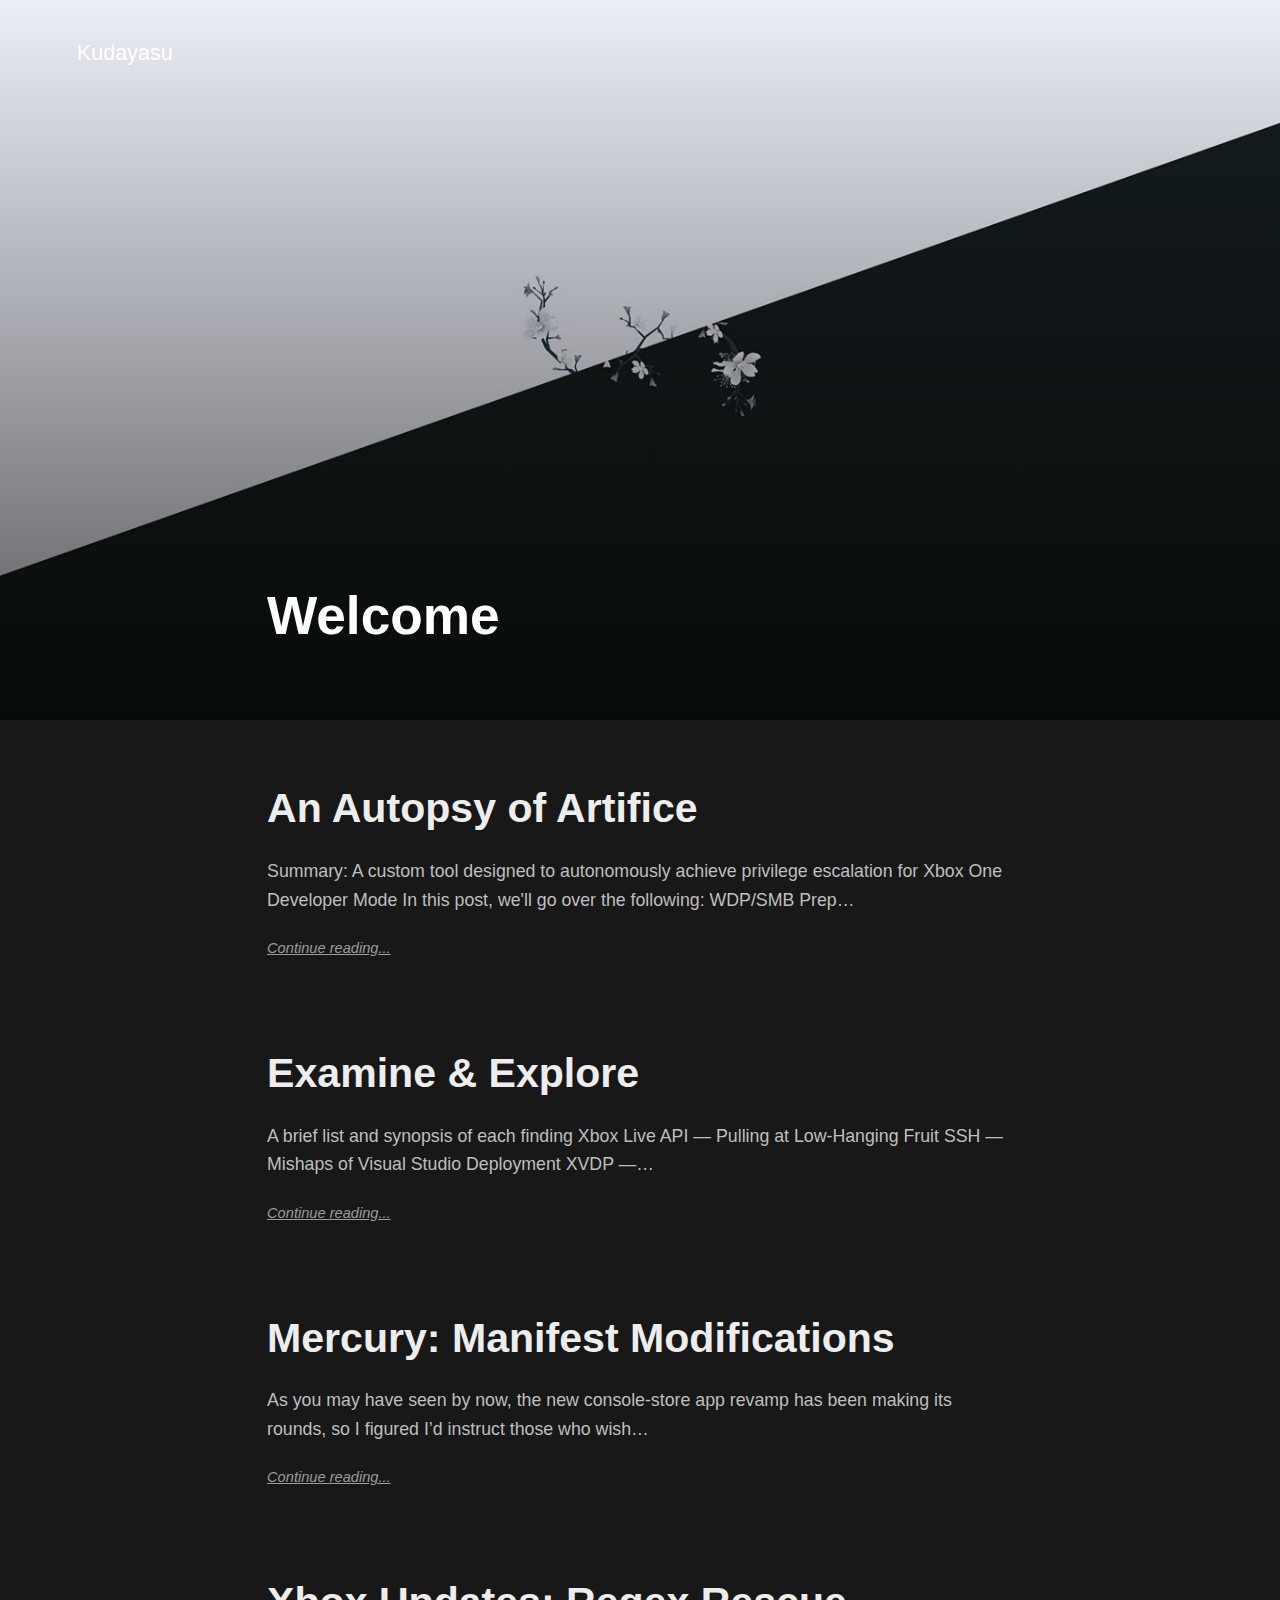
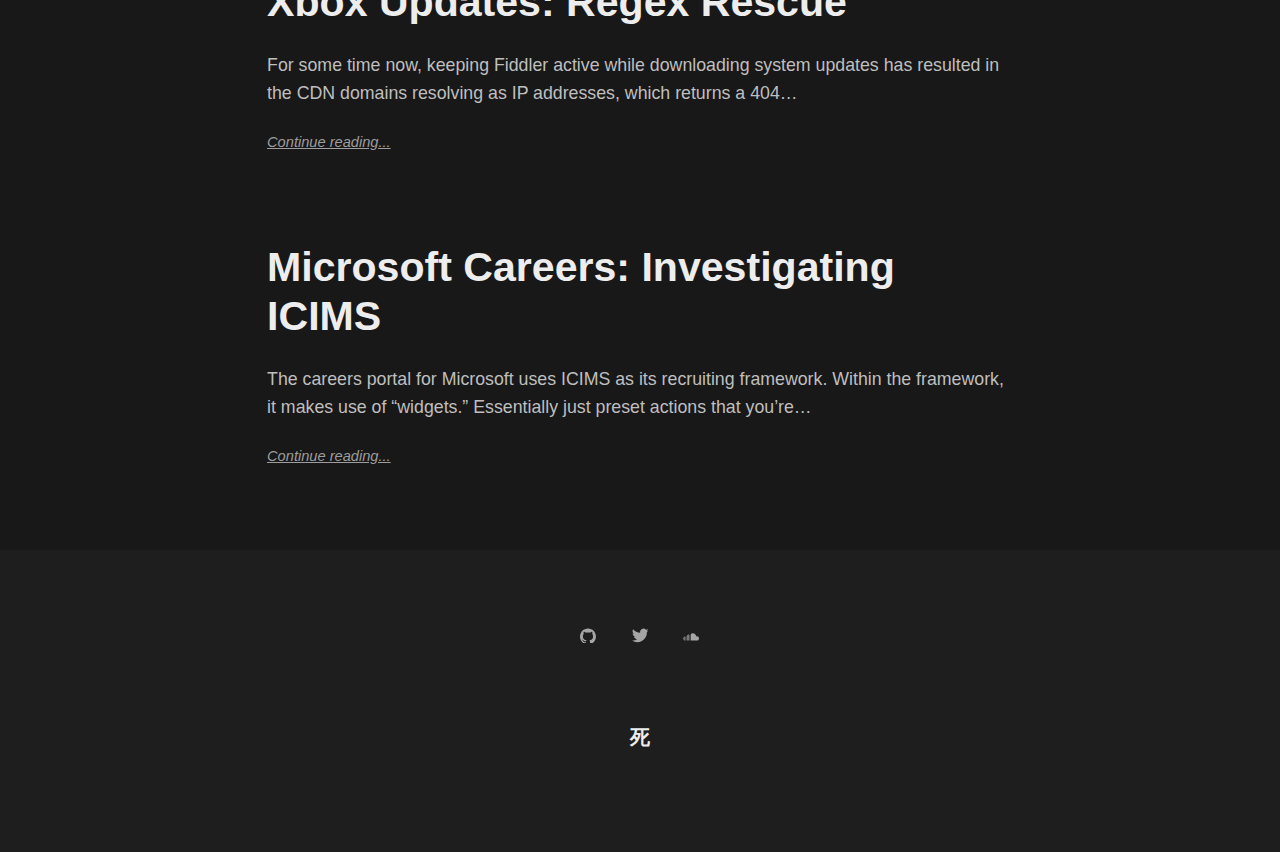
==== commit 69118441: "Updated from Publii" ====
--- a/index.html
+++ b/index.html
@@ -1,6 +1,6 @@
-<!DOCTYPE html><html lang="en-us"><head><meta charset="utf-8"><meta http-equiv="X-UA-Compatible" content="IE=edge"><meta name="viewport" content="width=device-width,initial-scale=1"><title>Kudayasu&#x27;s Blog</title><meta name="generator" content="Publii Open-Source CMS for Static Site"><link rel="canonical" href="./"><link rel="shortcut icon" href="./media/website/favicon.ico" type="image/x-icon"><link rel="stylesheet" href="./assets/css/style.css?v=fd3cab2751cf3d9a9c42ea0bcbee3784"><script type="application/ld+json">{"@context":"http://schema.org","@type":"Organization","name":"Kudayasu","url":"./","sameAs":["https://github.com/Kudayasu","https://twitter.com/Kudayasu","https://soundcloud.com/kudayasu"]}</script><noscript><style>img[loading] {
+<!DOCTYPE html><html lang="en-us"><head><meta charset="utf-8"><meta http-equiv="X-UA-Compatible" content="IE=edge"><meta name="viewport" content="width=device-width,initial-scale=1"><title>Mirror of Solace</title><meta name="generator" content="Publii Open-Source CMS for Static Site"><link rel="canonical" href="./"><link rel="shortcut icon" href="./media/website/icons8-saturn-16.png" type="image/x-icon"><link rel="stylesheet" href="./assets/css/style.css?v=552c80d3ade3227114755b040844acd7"><script type="application/ld+json">{"@context":"http://schema.org","@type":"Organization","name":"Kudayasu","url":"./","sameAs":["https://github.com/Kudayasu","https://twitter.com/Kudayasu","https://soundcloud.com/kudayasu"]}</script><noscript><style>img[loading] {
                     opacity: 1;
-                }</style></noscript><meta name="google-site-verification" content="6IjN4HwjoThoXT__RfLTmIRps6NrVqwLPY4HvDnT8v4"></head><body><div class="site-container"><header class="top" id="js-header"><a class="logo" href="./">Kudayasu</a><div class="search"><div class="search__overlay js-search-overlay"><div class="search__overlay-inner"><button class="search__close js-search-close" aria-label="Close">Close</button></div></div><button class="search__btn js-search-btn" aria-label="Search"><svg role="presentation" focusable="false"><use xlink:href="./assets/svg/svg-map.svg#search"/></svg></button></div></header><main><div class="hero"><figure class="hero__image hero__image--overlay"><img src="./media/website/12-wdIJml9.jpg" srcset="./media/website/responsive/12-wdIJml9-xs.jpg 300w, ./media/website/responsive/12-wdIJml9-sm.jpg 480w, ./media/website/responsive/12-wdIJml9-md.jpg 768w, ./media/website/responsive/12-wdIJml9-lg.jpg 1024w, ./media/website/responsive/12-wdIJml9-xl.jpg 1360w, ./media/website/responsive/12-wdIJml9-2xl.jpg 1600w" sizes="100vw" loading="eager" alt=""></figure><header class="hero__content"><div class="wrapper"><h1>Welcome</h1><div class="post__meta post__meta--author"><a href="./authors/test/" class="feed__author">Kuda</a></div></div></header></div><div class="feed"><article class="feed__item"><header class="wrapper"><h2><a href="./examine-and-explore/">Examine &amp; Explore</a></h2></header><div class="wrapper"><p>A brief list and synopsis of each finding Xbox Live API — Pulling at Low-Hanging Fruit SSH — Mishaps of Visual Studio Deployment XVDP — Xbox Virtual Disk (Patch) UWP Application Mounts — R/W Devmode Gifting — Membership Stacking &amp; Corruption Xbox Live API —&hellip;</p><a href="./examine-and-explore/" class="readmore feed__readmore">Continue reading...</a></div></article><article class="feed__item"><header class="wrapper"><h2><a href="./modifying-mercurys-manifest/">Mercury: Manifest Modifications</a></h2></header><div class="wrapper"><p>As you may have seen by now, the new console-store app revamp has been making its rounds, so I figured I’d instruct those who wish to install the app for themselves. Starting off, extract the zip to a location of your choosing, as we’re gonna&hellip;</p><a href="./modifying-mercurys-manifest/" class="readmore feed__readmore">Continue reading...</a></div></article><article class="feed__item"><header class="wrapper"><h2><a href="./xbox-devmode-updates-regex-rescue/">Xbox Updates: Regex Rescue</a></h2></header><div class="wrapper"><p>For some time now, keeping Fiddler active while downloading system updates has resulted in the CDN domains resolving as IP addresses, which returns a 404 error. To address this issue, a simple bit of regex + AutoResponder can fix this: In my case, I have&hellip;</p><a href="./xbox-devmode-updates-regex-rescue/" class="readmore feed__readmore">Continue reading...</a></div></article><article class="feed__item"><header class="wrapper"><h2><a href="./microsoft-careers-internal-icims-intel/">Microsoft Careers: Investigating ICIMS</a></h2></header><div class="wrapper"><p>The careers portal for Microsoft uses ICIMS as its recruiting framework. Within the framework, it makes use of “widgets.” Essentially just preset actions that you’re able to perform to retrieve information from the API, i.e. “ddoKey”: “jobCartCountV2” With this, and the main response body of&hellip;</p><a href="./microsoft-careers-internal-icims-intel/" class="readmore feed__readmore">Continue reading...</a></div></article></div></main><footer class="footer"><div class="footer__social"><a href="https://github.com/Kudayasu" aria-label="Facebook"><svg><use xlink:href="./assets/svg/svg-map.svg#facebook"/></svg> </a><a href="https://twitter.com/Kudayasu" aria-label="Twitter"><svg><use xlink:href="./assets/svg/svg-map.svg#twitter"/></svg> </a><a href="https://soundcloud.com/kudayasu" aria-label="Instagram"><svg><use xlink:href="./assets/svg/svg-map.svg#instagram"/></svg></a></div><div class="footer__copyright"><h5>死</h5></div><button onclick="backToTopFunction()" id="backToTop" class="footer__bttop" aria-label="Back to top" title="Back to top"><svg><use xlink:href="./assets/svg/svg-map.svg#toparrow"/></svg></button></footer></div><script defer="defer" src="./assets/js/scripts.min.js?v=f47c11534595205f20935f0db2a62a85"></script><script>window.publiiThemeMenuConfig={mobileMenuMode:'sidebar',animationSpeed:300,submenuWidth: 'auto',doubleClickTime:500,mobileMenuExpandableSubmenus:true,relatedContainerForOverlayMenuSelector:'.top'};</script><script>var images = document.querySelectorAll('img[loading]');
+                }</style></noscript><meta name="google-site-verification" content="6IjN4HwjoThoXT__RfLTmIRps6NrVqwLPY4HvDnT8v4"></head><body><div class="site-container"><header class="top" id="js-header"><a class="logo" href="./">Kudayasu</a></header><main><div class="hero"><figure class="hero__image hero__image--overlay"><img src="./media/website/pxfuel.png" srcset="./media/website/responsive/pxfuel-xs.png 300w, ./media/website/responsive/pxfuel-sm.png 480w, ./media/website/responsive/pxfuel-md.png 768w, ./media/website/responsive/pxfuel-lg.png 1024w, ./media/website/responsive/pxfuel-xl.png 1360w, ./media/website/responsive/pxfuel-2xl.png 1600w" sizes="100vw" loading="eager" width="3840" height="2160" alt=""></figure><header class="hero__content"><div class="wrapper"><h1>Welcome</h1></div></header></div><div class="feed"><article class="feed__item"><header class="wrapper"><h2><a href="./an-autopsy-of-artifice/">An Autopsy of Artifice</a></h2></header><div class="wrapper"><p>Summary: A custom tool designed to autonomously achieve privilege escalation for Xbox One Developer Mode In this post, we'll go over the following: WDP/SMB Prep&hellip;</p><a href="./an-autopsy-of-artifice/" class="readmore feed__readmore">Continue reading...</a></div></article><article class="feed__item"><header class="wrapper"><h2><a href="./examine-and-explore/">Examine &amp; Explore</a></h2></header><div class="wrapper"><p>A brief list and synopsis of each finding Xbox Live API — Pulling at Low-Hanging Fruit SSH — Mishaps of Visual Studio Deployment XVDP —&hellip;</p><a href="./examine-and-explore/" class="readmore feed__readmore">Continue reading...</a></div></article><article class="feed__item"><header class="wrapper"><h2><a href="./modifying-mercurys-manifest/">Mercury: Manifest Modifications</a></h2></header><div class="wrapper"><p>As you may have seen by now, the new console-store app revamp has been making its rounds, so I figured I’d instruct those who wish&hellip;</p><a href="./modifying-mercurys-manifest/" class="readmore feed__readmore">Continue reading...</a></div></article><article class="feed__item"><header class="wrapper"><h2><a href="./xbox-devmode-updates-regex-rescue/">Xbox Updates: Regex Rescue</a></h2></header><div class="wrapper"><p>For some time now, keeping Fiddler active while downloading system updates has resulted in the CDN domains resolving as IP addresses, which returns a 404&hellip;</p><a href="./xbox-devmode-updates-regex-rescue/" class="readmore feed__readmore">Continue reading...</a></div></article><article class="feed__item"><header class="wrapper"><h2><a href="./microsoft-careers-internal-icims-intel/">Microsoft Careers: Investigating ICIMS</a></h2></header><div class="wrapper"><p>The careers portal for Microsoft uses ICIMS as its recruiting framework. Within the framework, it makes use of “widgets.” Essentially just preset actions that you’re&hellip;</p><a href="./microsoft-careers-internal-icims-intel/" class="readmore feed__readmore">Continue reading...</a></div></article></div></main><footer class="footer"><div class="footer__social"><a href="https://github.com/Kudayasu" aria-label="Facebook"><svg><use xlink:href="./assets/svg/svg-map.svg#facebook"/></svg> </a><a href="https://twitter.com/Kudayasu" aria-label="Twitter"><svg><use xlink:href="./assets/svg/svg-map.svg#twitter"/></svg> </a><a href="https://soundcloud.com/kudayasu" aria-label="Instagram"><svg><use xlink:href="./assets/svg/svg-map.svg#instagram"/></svg></a></div><div class="footer__copyright"><h5>死</h5></div><button onclick="backToTopFunction()" id="backToTop" class="footer__bttop" aria-label="Back to top" title="Back to top"><svg><use xlink:href="./assets/svg/svg-map.svg#toparrow"/></svg></button></footer></div><script defer="defer" src="./assets/js/scripts.min.js?v=f47c11534595205f20935f0db2a62a85"></script><script>window.publiiThemeMenuConfig={mobileMenuMode:'sidebar',animationSpeed:300,submenuWidth: 'auto',doubleClickTime:500,mobileMenuExpandableSubmenus:true,relatedContainerForOverlayMenuSelector:'.top'};</script><script>var images = document.querySelectorAll('img[loading]');
         for (var i = 0; i < images.length; i++) {
             if (images[i].complete) {
                 images[i].classList.add('is-loaded');
--- a/assets/css/style.css
+++ b/assets/css/style.css
@@ -1 +1 @@
-:root{--page-margin:6vw;--entry-width:42rem;--navbar-height:4.4rem;--border-radius:6px;--gallery-gap:0.28333rem;--body-font:-apple-system,BlinkMacSystemFont,"Segoe UI",Roboto,Oxygen,Ubuntu,Cantarell,"Fira Sans","Droid Sans","Helvetica Neue",Arial,sans-serif,"Apple Color Emoji","Segoe UI Emoji","Segoe UI Symbol";--heading-font:-apple-system,BlinkMacSystemFont,"Segoe UI",Roboto,Oxygen,Ubuntu,Cantarell,"Fira Sans","Droid Sans","Helvetica Neue",Arial,sans-serif,"Apple Color Emoji","Segoe UI Emoji","Segoe UI Symbol";--logo-font:var(--body-font);--menu-font:var(--body-font);--font-weight-normal:430;--font-weight-bold:670;--headings-weight:700;--headings-transform:none;--line-height:1.7;--hero-height:80vh;--hero-bg:#17181E;--hero-heading-color:#FFFFFF;--hero-text-color:rgba(255,255,255,0.75);--hero-link-color:#FFFFFF;--hero-link-color-hover:rgba(255,255,255,0.75);--hero-border-color:rgba(255,255,255,0.3);--white:#FFFFFF;--white-rgb:255,255,255;--black:#000000;--dark:#17181E;--gray:#747577;--light:#E6E7EB;--lighter:#F3F3F3;--page-bg:#FFFFFF;--section-bg:#17181E;--color:#2B91DF;--color-rgb:43,145,223;--text-color:#17181E;--headings-color:#17181E;--link-color:#17181E;--link-color-hover:#2B91DF;--nav-link-color:rgba(255,255,255,1);--nav-link-color-hover:rgba(255,255,255,.7);--logo-color:#FFFFFF;--highlight-color:#F6DC90;--highlight-color-rgb:246,220,144;--info-color:#A8D8FF;--info-color-rgb:168,216,255;--success-color:#A4E4B2;--success-color-rgb:164,228,178;--warning-color:#FFC1BF;--warning-color-rgb:255,193,191}@media all and (min-width:56.25em){:root{--navbar-height:6rem}}@media (prefers-color-scheme:dark){:root{--white:#FFFFFF;--white-rgb:255,255,255;--black:#FFFFFF;--dark:#CECBCB;--gray:#9D9D9D;--light:#373737;--lighter:#1e1e1e;--page-bg:#181818;--section-bg:#1e1e1e;--color:#FFA942;--color-rgb:255,169,66;--text-color:#BFBFBF;--headings-color:#EEEDED;--link-color:#EEEDED;--link-color-hover:#FFA942;--nav-link-color:rgba(255,255,255,1);--nav-link-color-hover:rgba(255,255,255,.7);--logo-color:#FFFFFF;--highlight-color:#F6DC90;--highlight-color-rgb:24,24,24;--info-color:#5B9ED5;--info-color-rgb:24,24,24;--success-color:#54A468;--success-color-rgb:24,24,24;--warning-color:#FB6762;--warning-color-rgb:24,24,24}}*,:after,:before{-webkit-box-sizing:border-box;box-sizing:border-box;margin:0;padding:0}article,aside,footer,header,hgroup,main,nav,section{display:block}li{list-style:none}img{height:auto;max-width:100%;vertical-align:top}button,input,select,textarea{font:inherit}address{font-style:normal}.facebook{background:#3b5998}.twitter{background:#55acee}.mix{background:#fd8235}.instagram{background:#405de6}.vimeo{background:#1ab7ea}.pinterest{background:#bd081c}.youtube{background:#cd201f}.linkedin{background:#007bb6}.buffer{background:#333}.whatsapp{background:#25d366}::-moz-selection{background:var(--color);color:var(--white)}::selection{background:var(--color);color:var(--white)}html{font-size:clamp(1.1rem, 1.1rem + .1 * ((100vw - 20rem) / 50), 1.2rem);font-smooth:always;-webkit-font-smoothing:antialiased;-moz-osx-font-smoothing:grayscale;scroll-behavior:smooth}html.no-scroll{overflow:hidden;position:fixed}body{background:var(--page-bg);color:var(--text-color);font-family:var(--body-font);font-weight:var(--font-weight-normal);line-height:var(--line-height);-ms-scroll-chaining:none;overscroll-behavior:none}a{text-decoration:none}a{color:var(--link-color);-webkit-transition:all .24s ease-out;-o-transition:all .24s ease-out;transition:all .24s ease-out}a:hover{color:var(--link-color-hover)}a:active{color:var(--link-color-hover)}a:focus{outline:0}.invert{color:var(--link-color-hover);-webkit-transition:all .24s ease-out;-o-transition:all .24s ease-out;transition:all .24s ease-out}.invert:hover{color:var(--link-color)}.invert:active{color:var(--link-color)}.invert:focus{outline:0}dl,ol,p,ul{margin-top:calc(1.1333333333rem + .25vw)}blockquote,figure,hr,pre,table{margin-top:calc(1.7rem + .5vw);margin-bottom:calc(1.7rem + .5vw)}h1,h2,h3,h4,h5,h6{color:var(--headings-color);font-family:var(--heading-font);font-weight:var(--headings-weight);-webkit-hyphens:manual;-ms-hyphens:manual;hyphens:manual;line-height:1.2;margin-top:calc(1.7rem + 1vw);text-transform:var(--headings-transform)}.h1,h1{font-size:clamp(1.5710900065rem, 1.5710900065rem + 1.424540906 * ((100vw - 20rem) / 50), 2.9956309125rem);font-family:var(--heading-font)}.h2,h2{font-size:clamp(1.3808408252rem, 1.3808408252rem + .9332127447 * ((100vw - 20rem) / 50), 2.3140535699rem)}.h3,h3{font-size:clamp(1.2136296308rem, 1.2136296308rem + .4621997101 * ((100vw - 20rem) / 50), 1.6758293408rem)}.h4,h4{font-size:clamp(1.1377777785rem, 1.1377777785rem + .1567604947 * ((100vw - 20rem) / 50), 1.2945382732rem)}.h5,h5{font-size:clamp(1.066666667rem, 1.066666667rem + .0711111115 * ((100vw - 20rem) / 50), 1.1377777785rem)}.h6,h6{font-size:clamp(1rem, 1rem + 0 * ((100vw - 20rem) / 50), 1rem)}h2+*,h3+*,h4+*,h5+*,h6+*{margin-top:calc(.5666666667rem + .25vw)}b,strong{font-weight:var(--font-weight-bold)}blockquote{color:var(--headings-color);font-family:var(--heading-font);padding:3.6833333333rem 0 0;position:relative;text-align:center;font-size:clamp(1.1377777785rem, 1.1377777785rem + .2430630467 * ((100vw - 20rem) / 50), 1.3808408252rem)}blockquote::before{color:var(--dark);content:"“";font:normal 320%/0.9 Georgia,Times,Times New Roman,serif;top:.5666666667rem;position:absolute;left:50%;-webkit-transform:translate(-50%,0);-ms-transform:translate(-50%,0);transform:translate(-50%,0)}blockquote>:first-child{margin-top:0}ol,ul{margin-left:2rem}ol>li,ul>li{list-style:inherit;padding:0 0 .2833333333rem .85rem}dl dt{font-weight:var(--font-weight-bold)}pre{background-color:var(--lighter);font-size:.8239746086rem;padding:1.7rem;white-space:pre-wrap;word-wrap:break-word}pre>code{color:var(--text-color);display:inline-block;font-size:inherit;padding:0}code{background-color:var(--lighter);color:var(--color);font-size:.8239746086rem;font-family:Menlo,Monaco,Consolas,Courier New,monospace}table{border:1px solid var(--light);border-collapse:collapse;border-spacing:0;vertical-align:top;text-align:left;width:100%}table th{font-weight:var(--font-weight-bold);padding:.7083333333rem 1.1333333333rem}table td{border-top:1px solid var(--light);padding:.7083333333rem 1.1333333333rem}.table-striped tr:nth-child(2n){background:var(--lighter)}.table-bordered td,.table-bordered th{border:1px solid var(--light)}.table-title th{background:var(--lighter)}figcaption{clear:both;color:gray-2;font-style:italic;font-size:.7241964329rem;margin:.85rem 0 0;text-align:center}kbd{background:var(--dark);border-radius:2px;color:var(--white);font-family:Menlo,Monaco,Consolas,Courier New,monospace;font-size:.8789062495rem;padding:.1416666667rem .425rem}sub,sup{font-size:65%}small{font-size:.8789062495rem}.separator,hr{background:0 0;border:none;height:auto;line-height:1;max-width:none;text-align:center}.separator::before,hr::before{content:"···";color:var(--dark);font-size:1.2136296308rem;font-weight:var(--font-weight-bold);letter-spacing:1.1377777785rem;padding-left:1.1377777785rem}.separator--dot::before{content:"·";color:var(--dark);font-size:1.2136296308rem;font-weight:var(--font-weight-bold);letter-spacing:1.1377777785rem;padding-left:1.1377777785rem}.separator--long-line{position:relative}.separator--long-line::before{content:"";height:1.2136296308rem}.separator--long-line::after{border-top:1px solid var(--light);content:"";height:1px;position:absolute;width:100%;top:50%;left:0}.btn,[type=button],[type=submit],button{background:var(--color);border:1px solid var(--color);border-radius:2px;-webkit-box-shadow:0 4px 6px rgba(0,0,0,.1),0 1px 1px rgba(0,0,0,.08);box-shadow:0 4px 6px rgba(0,0,0,.1),0 1px 1px rgba(0,0,0,.08);color:var(--white);cursor:pointer;display:inline-block;font-family:var(--body-font);font-size:.6789341556rem;font-weight:var(--font-weight-bold);overflow:hidden;padding:.5666666667rem 1.4166666667rem;text-align:center;-webkit-transition:all .24s ease-out;-o-transition:all .24s ease-out;transition:all .24s ease-out;text-transform:uppercase;vertical-align:middle;will-change:transform}@media all and (max-width:19.9375em){.btn,[type=button],[type=submit],button{width:100%}}@media all and (max-width:37.4375em){.btn,[type=button],[type=submit],button{margin-bottom:.5666666667rem}}.btn:active,.btn:focus,.btn:hover,[type=button]:active,[type=button]:focus,[type=button]:hover,[type=submit]:active,[type=submit]:focus,[type=submit]:hover,button:active,button:focus,button:hover{-webkit-box-shadow:0 7px 14px rgba(0,0,0,.1),0 3px 6px rgba(0,0,0,.08);box-shadow:0 7px 14px rgba(0,0,0,.1),0 3px 6px rgba(0,0,0,.08);color:var(--white);-webkit-transform:translateY(-2px);-ms-transform:translateY(-2px);transform:translateY(-2px)}@media all and (min-width:20em){.btn+.btn,.btn+[type=button],.btn+[type=submit],.btn+button,[type=button]+.btn,[type=button]+[type=button],[type=button]+[type=submit],[type=button]+button,[type=submit]+.btn,[type=submit]+[type=button],[type=submit]+[type=submit],[type=submit]+button,button+.btn,button+[type=button],button+[type=submit],button+button{margin-left:.5666666667rem}}.btn:disabled,[type=button]:disabled,[type=submit]:disabled,button:disabled{background-color:var(--light);border-color:var(--light);color:var(--gray);cursor:not-allowed}[type=button],[type=submit],button{-webkit-appearance:none;-moz-appearance:none}::-webkit-search-cancel-button{-webkit-appearance:none}fieldset{border:1px solid var(--light);margin:calc(1.7rem + 1vw) 0 0;padding:1.7rem}fieldset>legend{margin-left:-1rem;padding:0 1rem}legend{font-weight:500;padding:0}label{font-weight:500;margin:0 1.1333333333rem .85rem 0}[type=email],[type=number],[type=search],[type=tel],[type=text],[type=url],select,textarea{background-color:var(--page-bg);border:none;border:1px solid var(--light);color:var(--text-color);font-size:1rem;outline:0;padding:.34rem .85rem;vertical-align:middle;width:100%;-webkit-appearance:none;-moz-appearance:none}@media all and (min-width:37.5em){[type=email],[type=number],[type=search],[type=tel],[type=text],[type=url],select,textarea{width:auto}}[type=email]:focus,[type=number]:focus,[type=search]:focus,[type=tel]:focus,[type=text]:focus,[type=url]:focus,select:focus,textarea:focus{border-color:var(--dark)}input[type=checkbox],input[type=radio]{opacity:0;position:absolute}input[type=checkbox]+label,input[type=radio]+label{position:relative;margin-left:-1px;cursor:pointer;padding:0}input[type=checkbox]+label:before,input[type=radio]+label:before{background-color:var(--white);border:1px solid var(--light);border-radius:2px;content:"";display:inline-block;height:1.4166666667rem;line-height:1.4166666667rem;margin-right:1.1333333333rem;vertical-align:middle;text-align:center;width:1.4166666667rem}input[type=checkbox]:checked+label:before,input[type=radio]:checked+label:before{content:"";background-image:url("data:image/svg+xml;charset=UTF-8,%3csvg xmlns='http://www.w3.org/2000/svg' viewBox='0 0 11 8'%3e%3cpolygon points='9.53 0 4.4 5.09 1.47 2.18 0 3.64 2.93 6.54 4.4 8 5.87 6.54 11 1.46 9.53 0' fill='%23d73a42'/%3e%3c/svg%3e");background-repeat:no-repeat;background-size:11px 8px;background-position:50% 50%}input[type=radio]+label:before{border-radius:50%}input[type=radio]:checked+label:before{background-image:url("data:image/svg+xml;charset=UTF-8,%3csvg xmlns='http://www.w3.org/2000/svg' viewBox='0 0 8 8'%3e%3ccircle cx='4' cy='4' r='4' fill='%23d73a42'/%3e%3c/svg%3e")}[type=file]{margin-bottom:1.7rem;width:100%}select{max-width:100%;width:auto;position:relative}select:not([multiple]){background:url('data:image/svg+xml;utf8,<svg xmlns="http://www.w3.org/2000/svg" viewBox="0 0 6 6"><polygon points="3 6 3 6 0 0 6 0 3 6" fill="%238a8b8c"/></svg>') no-repeat 90% 50%;background-size:8px;padding-right:3.4rem}select[multiple]{border:1px solid var(--light);padding:1.7rem;width:100%}select[multiple]:hover{border-color:var(--light)}select[multiple]:focus{border-color:var(--dark)}select[multiple]:disabled{background-color:var(--light);cursor:not-allowed}select[multiple]:disabled:hover{border-color:var(--light)}textarea{display:block;overflow:auto;resize:vertical;max-width:100%}.top{-webkit-box-align:center;-ms-flex-align:center;align-items:center;display:-webkit-box;display:-ms-flexbox;display:flex;height:var(--navbar-height);position:absolute;padding:0 var(--page-margin);-webkit-transition:background .5s ease;-o-transition:background .5s ease;transition:background .5s ease;width:100%;z-index:2}@media all and (min-width:56.25em){.top{-webkit-box-pack:justify;-ms-flex-pack:justify;justify-content:space-between;height:var(--navbar-height)}}.top.is-visible{background:var(--section-bg);-webkit-box-shadow:0 3px 10px 0 rgba(0,0,0,.06);box-shadow:0 3px 10px 0 rgba(0,0,0,.06);opacity:1;position:fixed;-webkit-transform:translate(0,0);-ms-transform:translate(0,0);transform:translate(0,0);-webkit-transition:height .3s,background .3s,opacity .24s,-webkit-transform .24s;transition:height .3s,background .3s,opacity .24s,-webkit-transform .24s;-o-transition:transform .24s,height .3s,background .3s,opacity .24s;transition:transform .24s,height .3s,background .3s,opacity .24s;transition:transform .24s,height .3s,background .3s,opacity .24s,-webkit-transform .24s;width:100%}@media all and (min-width:56.25em){.top.is-hidden{opacity:0;-webkit-transform:translate(0,-86px);-ms-transform:translate(0,-86px);transform:translate(0,-86px);-webkit-transition:background .3s,color .3s,opacity .24s,-webkit-transform .24s;transition:background .3s,color .3s,opacity .24s,-webkit-transform .24s;-o-transition:transform .24s,background .3s,color .3s,opacity .24s;transition:transform .24s,background .3s,color .3s,opacity .24s;transition:transform .24s,background .3s,color .3s,opacity .24s,-webkit-transform .24s}}.logo{color:var(--logo-color)!important;font-size:1.2136296308rem;font-family:var(--logo-font);font-weight:var(--font-weight-normal);margin-right:auto}.logo>img{max-height:calc(3.9666666667rem + 1vw);width:auto}.search{-webkit-box-ordinal-group:3;-ms-flex-order:2;order:2}@media all and (min-width:56.25em){.search{-webkit-box-ordinal-group:4;-ms-flex-order:3;order:3}}.search__btn{border:none!important;background:0 0!important;-webkit-box-shadow:none!important;box-shadow:none!important;margin:0;padding:.5666666667rem;width:auto}@media all and (min-width:56.25em){.search__btn{margin-left:1rem;padding-right:0}}.search__btn:focus,.search__btn:hover{-webkit-transform:translateY(0);-ms-transform:translateY(0);transform:translateY(0)}.search__btn:focus>svg,.search__btn:hover>svg{fill:rgba(255,255,255,0.7)}.search__btn>svg{display:block;fill:var(--white);height:15px;-webkit-transition:all .24s ease;-o-transition:all .24s ease;transition:all .24s ease;width:15px}.search__form{-ms-flex-preferred-size:90%;flex-basis:90%}.search__input{background:0 0;border:none!important;color:var(--white);display:none;font-family:var(--heading-font);margin:0!important;opacity:0;padding:0;width:100%;font-size:clamp(1.2136296308rem, 1.2136296308rem + .3574603758 * ((100vw - 20rem) / 50), 1.5710900065rem)}.search__close{background:0 0!important;-webkit-box-shadow:none!important;box-shadow:none!important;border:none;color:transparent;cursor:pointer;margin:0!important;opacity:0;padding:0;height:1.6rem;width:1.6rem;position:relative;text-indent:-999rem}.search__close:after,.search__close:before{background-color:var(--white);content:"";left:1rem;height:1.6rem;opacity:1;position:absolute;width:1px;top:0;-webkit-transform:rotate(45deg);-ms-transform:rotate(45deg);transform:rotate(45deg);-webkit-transition:all .14s ease-out;-o-transition:all .14s ease-out;transition:all .14s ease-out}.search__close:after{-webkit-transform:rotate(-45deg);-ms-transform:rotate(-45deg);transform:rotate(-45deg)}.search__close:hover{-webkit-transform:translateY(0);-ms-transform:translateY(0);transform:translateY(0)}.search__close:hover:after,.search__close:hover:before{background-color:rgba(255,255,255,.7)}.search__overlay{background-color:var(--section-bg);-webkit-box-shadow:0 3px 3px rgba(0,0,0,.05);box-shadow:0 3px 3px rgba(0,0,0,.05);left:0;opacity:0;position:fixed;-webkit-transition:all .24s ease-out;-o-transition:all .24s ease-out;transition:all .24s ease-out;top:0;visibility:hidden;width:100%;z-index:2005}.search__overlay-inner{-webkit-box-align:center;-ms-flex-align:center;align-items:center;display:-webkit-box;display:-ms-flexbox;display:flex;height:4.4rem;-webkit-box-pack:justify;-ms-flex-pack:justify;justify-content:space-between;padding:0 var(--page-margin)}@media all and (min-width:56.25em){.search__overlay-inner{height:6rem}}.search__overlay.expanded{-webkit-transform:translate(0,0);-ms-transform:translate(0,0);transform:translate(0,0);opacity:1;display:block;visibility:visible}.search__overlay.expanded .search__input{-webkit-animation:slideininput .24s .12s forwards;animation:slideininput .24s .12s forwards;display:block}@-webkit-keyframes slideininput{60%{opacity:0}100%{opacity:1}}@keyframes slideininput{60%{opacity:0}100%{opacity:1}}.search__overlay.expanded .search__close{-webkit-animation:slideinclose .24s .12s forwards;animation:slideinclose .24s .12s forwards}@-webkit-keyframes slideinclose{60%{opacity:0}100%{opacity:1}}@keyframes slideinclose{60%{opacity:0}100%{opacity:1}}.navbar{-webkit-box-ordinal-group:4;-ms-flex-order:3;order:3}.navbar .navbar__menu{display:-webkit-box;display:-ms-flexbox;display:flex;-ms-flex-wrap:wrap;flex-wrap:wrap;list-style:none;margin:0;padding:0}@media all and (max-width:56.1875em){.navbar .navbar__menu{display:none}}.navbar .navbar__menu li{font-family:var(--menu-font);display:block;font-size:.7724761953rem;line-height:var(--line-height);font-weight:500;padding:0;position:relative;text-transform:uppercase;width:auto}.navbar .navbar__menu li a,.navbar .navbar__menu li span[aria-haspopup=true]{color:var(--nav-link-color);display:block;padding:0 .5666666667rem;-webkit-transition:all .24s ease-out;-o-transition:all .24s ease-out;transition:all .24s ease-out}.navbar .navbar__menu li a:active,.navbar .navbar__menu li a:focus,.navbar .navbar__menu li a:hover,.navbar .navbar__menu li span[aria-haspopup=true]:active,.navbar .navbar__menu li span[aria-haspopup=true]:focus,.navbar .navbar__menu li span[aria-haspopup=true]:hover{color:var(--nav-link-color-hover)}.navbar .navbar__menu li span{color:var(--nav-link-color);cursor:default;display:block;padding:0 .5666666667rem}.navbar .navbar__menu>li:hover>a,.navbar .navbar__menu>li:hover>span[aria-haspopup=true]{color:var(--nav-link-color-hover)}.navbar .has-submenu:active>.navbar__submenu,.navbar .has-submenu:focus>.navbar__submenu,.navbar .has-submenu:hover>.navbar__submenu{left:0;opacity:1;-webkit-transform:scale(1);-ms-transform:scale(1);transform:scale(1);visibility:visible;margin-top:.85rem}.navbar .has-submenu:active>.navbar__submenu:before,.navbar .has-submenu:focus>.navbar__submenu:before,.navbar .has-submenu:hover>.navbar__submenu:before{content:"";height:.85rem;position:absolute;width:100%;top:-.85rem}.navbar .has-submenu:active>.navbar__submenu.is-right-submenu,.navbar .has-submenu:focus>.navbar__submenu.is-right-submenu,.navbar .has-submenu:hover>.navbar__submenu.is-right-submenu{left:auto;right:0;-webkit-transform-origin:right top;-ms-transform-origin:right top;transform-origin:right top}.navbar .has-submenu .has-submenu:active>.navbar__submenu,.navbar .has-submenu .has-submenu:focus>.navbar__submenu,.navbar .has-submenu .has-submenu:hover>.navbar__submenu{top:0;margin-top:0}.navbar .has-submenu .has-submenu:active>.navbar__submenu.is-right-submenu,.navbar .has-submenu .has-submenu:focus>.navbar__submenu.is-right-submenu,.navbar .has-submenu .has-submenu:hover>.navbar__submenu.is-right-submenu{top:0;margin-top:0}.navbar .navbar__submenu{background:var(--section-bg);-webkit-box-shadow:0 5px 5px rgba(0,0,0,.25);box-shadow:0 5px 5px rgba(0,0,0,.25);border-radius:var(--border-radius);left:-9999px;list-style-type:none;margin:0;padding:10px 0;position:absolute;visibility:hidden;white-space:nowrap;z-index:1;opacity:0;-webkit-transform:scale(.8);-ms-transform:scale(.8);transform:scale(.8);-webkit-transform-origin:0 top;-ms-transform-origin:0 top;transform-origin:0 top;-webkit-transition:opacity .15s,-webkit-transform .3s cubic-bezier(.275, 1.375, .8, 1);transition:opacity .15s,-webkit-transform .3s cubic-bezier(.275, 1.375, .8, 1);-o-transition:opacity .15s,transform .3s cubic-bezier(.275, 1.375, .8, 1);transition:opacity .15s,transform .3s cubic-bezier(.275, 1.375, .8, 1);transition:opacity .15s,transform .3s cubic-bezier(.275, 1.375, .8, 1),-webkit-transform .3s cubic-bezier(.275, 1.375, .8, 1)}.navbar .navbar__submenu__submenu{z-index:2}.navbar .navbar__submenu li{line-height:1.5;font-size:.7241964329rem}.navbar .navbar__submenu li a,.navbar .navbar__submenu li span[aria-haspopup=true]{color:var(--nav-link-color-hover)!important;padding:.5666666667rem 1.4166666667rem;-webkit-transition:all .24s ease;-o-transition:all .24s ease;transition:all .24s ease}.navbar .navbar__submenu li a:active,.navbar .navbar__submenu li a:focus,.navbar .navbar__submenu li a:hover,.navbar .navbar__submenu li span[aria-haspopup=true]:active,.navbar .navbar__submenu li span[aria-haspopup=true]:focus,.navbar .navbar__submenu li span[aria-haspopup=true]:hover{background:rgba(var(--white-rgb),.05);color:var(--nav-link-color)!important}.navbar .navbar__submenu li span{color:var(--nav-link-color-hover)!important;padding:.5666666667rem 1.4166666667rem}.navbar .navbar__submenu li:hover>a,.navbar .navbar__submenu li:hover>span[aria-haspopup=true]{color:var(--nav-link-color)!important}.navbar .navbar__toggle{background:var(--section-bg);-webkit-box-shadow:none;box-shadow:none;border:none;border-radius:3px;cursor:pointer;display:block;line-height:1;margin:0;overflow:visible;padding:1rem;position:relative;right:-1rem;text-transform:none;z-index:2004}@media all and (min-width:56.25em){.navbar .navbar__toggle{display:none}}.navbar .navbar__toggle:focus,.navbar .navbar__toggle:hover{-webkit-box-shadow:none;box-shadow:none;outline:0;-webkit-transform:none;-ms-transform:none;transform:none}.navbar .navbar__toggle-box{width:24px;height:14px;display:inline-block;position:relative}.navbar .navbar__toggle-inner{display:block;top:50%;text-indent:-9999999em}.navbar .navbar__toggle-inner::before{content:"";display:block;top:-6px}.navbar .navbar__toggle-inner::after{content:"";display:block;bottom:-6px}.navbar .navbar__toggle-inner,.navbar .navbar__toggle-inner::after,.navbar .navbar__toggle-inner::before{width:22px;height:2px;background-color:var(--white);position:absolute;-webkit-transition:opacity .14s ease-out,-webkit-transform;transition:opacity .14s ease-out,-webkit-transform;-o-transition:transform,opacity .14s ease-out;transition:transform,opacity .14s ease-out;transition:transform,opacity .14s ease-out,-webkit-transform}.navbar .navbar__toggle-inner{-webkit-transition-duration:75ms;-o-transition-duration:75ms;transition-duration:75ms;-webkit-transition-timing-function:cubic-bezier(0.55,0.055,0.675,0.19);-o-transition-timing-function:cubic-bezier(0.55,0.055,0.675,0.19);transition-timing-function:cubic-bezier(0.55,0.055,0.675,0.19)}.navbar .navbar__toggle-inner::before{-webkit-transition:top 75ms ease .12s,opacity 75ms ease;-o-transition:top 75ms ease .12s,opacity 75ms ease;transition:top 75ms ease .12s,opacity 75ms ease}.navbar .navbar__toggle-inner::after{-webkit-transition:bottom 75ms ease .12s,-webkit-transform 75ms cubic-bezier(.55, .055, .675, .19);transition:bottom 75ms ease .12s,-webkit-transform 75ms cubic-bezier(.55, .055, .675, .19);-o-transition:bottom 75ms ease .12s,transform 75ms cubic-bezier(.55, .055, .675, .19);transition:bottom 75ms ease .12s,transform 75ms cubic-bezier(.55, .055, .675, .19);transition:bottom 75ms ease .12s,transform 75ms cubic-bezier(.55, .055, .675, .19),-webkit-transform 75ms cubic-bezier(.55, .055, .675, .19)}.navbar .navbar__toggle.is-active .navbar__toggle-inner{-webkit-transform:rotate(45deg);-ms-transform:rotate(45deg);transform:rotate(45deg);-webkit-transition-delay:0.12s;-o-transition-delay:0.12s;transition-delay:0.12s;-webkit-transition-timing-function:cubic-bezier(0.215,0.61,0.355,1);-o-transition-timing-function:cubic-bezier(0.215,0.61,0.355,1);transition-timing-function:cubic-bezier(0.215,0.61,0.355,1)}.navbar .navbar__toggle.is-active .navbar__toggle-inner::before{top:0;opacity:0;-webkit-transition:top 75ms ease,opacity 75ms ease .12s;-o-transition:top 75ms ease,opacity 75ms ease .12s;transition:top 75ms ease,opacity 75ms ease .12s}.navbar .navbar__toggle.is-active .navbar__toggle-inner::after{bottom:0;-webkit-transform:rotate(-90deg);-ms-transform:rotate(-90deg);transform:rotate(-90deg);-webkit-transition:bottom 75ms ease,-webkit-transform 75ms cubic-bezier(.215, .61, .355, 1) .12s;transition:bottom 75ms ease,-webkit-transform 75ms cubic-bezier(.215, .61, .355, 1) .12s;-o-transition:bottom 75ms ease,transform 75ms cubic-bezier(.215, .61, .355, 1) .12s;transition:bottom 75ms ease,transform 75ms cubic-bezier(.215, .61, .355, 1) .12s;transition:bottom 75ms ease,transform 75ms cubic-bezier(.215, .61, .355, 1) .12s,-webkit-transform 75ms cubic-bezier(.215, .61, .355, 1) .12s}.navbar_mobile_overlay{background:var(--page-bg);height:calc(100vh - 4.4rem);left:0;opacity:1;overflow:auto;pointer-events:auto;position:fixed;top:4.4rem;-webkit-transition:all .3s cubic-bezier(0, 0, .3, 1);-o-transition:all .3s cubic-bezier(0, 0, .3, 1);transition:all .3s cubic-bezier(0, 0, .3, 1);width:100%;z-index:1001}.navbar_mobile_overlay.is-hidden{opacity:0;pointer-events:none}.navbar_mobile_overlay .navbar__menu{margin:24px}.navbar_mobile_overlay .navbar__menu li{list-style:none;margin:0;padding:0;text-align:center}.navbar_mobile_overlay .navbar__menu li a,.navbar_mobile_overlay .navbar__menu li span{color:var(--dark);display:block;padding:.5666666667rem;position:relative}.navbar_mobile_overlay .navbar__menu li a:active,.navbar_mobile_overlay .navbar__menu li a:focus,.navbar_mobile_overlay .navbar__menu li a:hover,.navbar_mobile_overlay .navbar__menu li span:active,.navbar_mobile_overlay .navbar__menu li span:focus,.navbar_mobile_overlay .navbar__menu li span:hover{color:var(--dark)}.navbar_mobile_overlay .navbar__menu li a[aria-haspopup=true]::after,.navbar_mobile_overlay .navbar__menu li span[aria-haspopup=true]::after{content:"";width:0;height:0;border-style:solid;border-width:5px 5px 0 5px;border-color:currentColor transparent transparent transparent;left:.5666666667rem;top:15px;position:relative}.navbar_mobile_overlay .navbar__submenu{margin:0;padding:0;visibility:hidden}.navbar_mobile_overlay .navbar__submenu[aria-hidden=false]{visibility:visible}.navbar_mobile_overlay .navbar__submenu_wrapper{height:0;opacity:0;overflow:hidden;-webkit-transition:all .3s cubic-bezier(.275, 1.375, .8, 1);-o-transition:all .3s cubic-bezier(.275, 1.375, .8, 1);transition:all .3s cubic-bezier(.275, 1.375, .8, 1)}.navbar_mobile_overlay .navbar__submenu_wrapper.is-active{height:auto;opacity:1}.navbar_mobile_sidebar{background:var(--page-bg);-webkit-box-shadow:0 0 5px rgba(0,0,0,.25);box-shadow:0 0 5px rgba(0,0,0,.25);height:100vh;left:0;max-width:400px;overflow:auto;position:fixed;top:0;-webkit-transition:all .3s cubic-bezier(0, 0, .3, 1);-o-transition:all .3s cubic-bezier(0, 0, .3, 1);transition:all .3s cubic-bezier(0, 0, .3, 1);width:80%;z-index:1001}.navbar_mobile_sidebar.is-hidden{left:-400px}.navbar_mobile_sidebar .navbar__menu{margin:24px}.navbar_mobile_sidebar .navbar__menu li{font-family:var(--menu-font);font-size:16px;list-style:none;line-height:1.3;margin:0;padding:0}.navbar_mobile_sidebar .navbar__menu li .is-separator,.navbar_mobile_sidebar .navbar__menu li a{color:var(--dark);display:block;padding:10px 20px 10px 0;position:relative}.navbar_mobile_sidebar .navbar__menu li .is-separator:active,.navbar_mobile_sidebar .navbar__menu li .is-separator:focus,.navbar_mobile_sidebar .navbar__menu li .is-separator:hover,.navbar_mobile_sidebar .navbar__menu li a:active,.navbar_mobile_sidebar .navbar__menu li a:focus,.navbar_mobile_sidebar .navbar__menu li a:hover{color:var(--dark)}.navbar_mobile_sidebar .navbar__menu li .is-separator[aria-haspopup=true]::after,.navbar_mobile_sidebar .navbar__menu li a[aria-haspopup=true]::after{content:"";width:0;height:0;border-style:solid;border-width:5px 5px 0 5px;border-color:currentColor transparent transparent transparent;right:0;top:18px;position:absolute}.navbar_mobile_sidebar .navbar__submenu{margin:0 0 0 24px;padding:0;visibility:hidden}.navbar_mobile_sidebar .navbar__submenu[aria-hidden=false]{visibility:visible}.navbar_mobile_sidebar .navbar__submenu_wrapper{height:0;opacity:0;overflow:hidden;-webkit-transition:all .3s cubic-bezier(.275, 1.375, .8, 1);-o-transition:all .3s cubic-bezier(.275, 1.375, .8, 1);transition:all .3s cubic-bezier(.275, 1.375, .8, 1)}.navbar_mobile_sidebar .navbar__submenu_wrapper.is-active{height:auto;opacity:1}.navbar_mobile_sidebar__overlay{background:rgba(0,0,0,.5);height:100%;opacity:1;pointer-events:auto;position:fixed;top:0;-webkit-transition:all .3s cubic-bezier(0, 0, .3, 1);-o-transition:all .3s cubic-bezier(0, 0, .3, 1);transition:all .3s cubic-bezier(0, 0, .3, 1);width:100%;z-index:10}.navbar_mobile_sidebar__overlay.is-hidden{opacity:0;pointer-events:none}.site-container{background:var(--page-bg);max-width:100%;overflow:hidden}.wrapper{-webkit-box-sizing:content-box;box-sizing:content-box;max-width:var(--entry-width);margin:0 auto;padding:0 var(--page-margin)}.readmore{display:inline-block;color:var(--gray);font-size:.8239746086rem;font-style:italic;text-decoration:underline;-webkit-text-decoration-skip:ink;text-decoration-skip-ink:auto}.hero{background:var(--hero-bg);height:var(--hero-height);position:relative;top:0;z-index:1}.hero__content{bottom:10%;color:var(--hero-text-color);left:50%;position:absolute;-webkit-transform:translate(-50%,0);-ms-transform:translate(-50%,0);transform:translate(-50%,0);width:100%;z-index:2}.hero__content h1{color:var(--hero-heading-color)}.hero__content h1>sup{font-size:1.066666667rem;vertical-align:top}.hero__content h1+p{margin-top:calc(.2833333333rem + .25vw)}.hero__content a{color:var(--hero-link-color);-webkit-transition:all .24s ease-out;-o-transition:all .24s ease-out;transition:all .24s ease-out}.hero__content a:hover{color:var(--hero-link-color-hover)}.hero__content a:active{color:var(--hero-link-color)}.hero__content a:focus{outline:0}.hero__image{height:100%;margin:0;position:absolute;width:100%}.hero__image--overlay::after{background:-webkit-gradient(linear,left top,left bottom,from(rgba(0,0,0,0)),to(rgba(0,0,0,.64)));background:-o-linear-gradient(top,rgba(0,0,0,0) 0,rgba(0,0,0,.64) 100%);background:linear-gradient(to bottom,rgba(0,0,0,0) 0,rgba(0,0,0,.64) 100%);content:"";display:block;height:100%;left:0;position:absolute;top:0;width:100%}.hero__image>img{display:block;height:inherit;-o-object-fit:cover;object-fit:cover;width:inherit}.hero__image>figcaption{background:var(--page-bg);border-radius:calc(4 * var(--border-radius));bottom:1rem;color:var(--text-color);display:block;padding:0 .34rem;position:absolute;text-align:right;right:var(--page-margin);z-index:3}.feed__item{margin-top:calc(2.55rem + 1.5vw);padding-bottom:calc(.5666666667rem + 1vw)}.feed__image{-webkit-box-sizing:content-box;box-sizing:content-box;margin:calc(1.7rem + 1vw) auto;max-width:calc(var(--entry-width) + 20%);padding:0 6vw}.feed__image>img{display:inline-block;height:auto;width:100%}.feed__meta{-webkit-box-align:center;-ms-flex-align:center;align-items:center;color:gray-2;display:-webkit-box;display:-ms-flexbox;display:flex;font-size:.8239746086rem;margin-bottom:calc(-1.1333333333rem - 1vw)}.feed__author{font-family:var(--menu-font);font-weight:var(--font-weight-bold);text-decoration:none}.feed__date{color:var(--gray);font-style:italic}.feed__author+.feed__date{margin-left:.85rem}.feed__author+.feed__date::before{content:"";background:var(--light);display:inline-block;height:1px;margin-right:4px;width:1rem;vertical-align:middle}.feed__readmore{margin-top:calc(1.1333333333rem + .25vw)}.feed--grid{display:-ms-grid;display:grid;-ms-grid-columns:100%;grid-template-columns:100%;grid-gap:calc(1.7rem + 1.5vw);margin-top:0;padding-top:calc(2.55rem + 1.5vw)}@media all and (min-width:37.5em){.feed--grid{-ms-grid-columns:1fr calc(1.7rem + 1.5vw) 1fr;grid-template-columns:repeat(2,1fr)}}.feed--grid h2{margin-top:0}.feed--grid sup{font-size:1.066666667rem;vertical-align:top}.feed--grid-tag-desc>:first-child{margin-top:0}.post__image{display:inline-block}.post__image>img{display:inline-block}.post__image--left{float:left;margin-bottom:1.7rem;margin-right:1.7rem;max-width:50%}.post__image--right{float:right;margin-bottom:1.7rem;margin-left:1.7rem;max-width:50%}.post__image--center{display:block;margin-left:auto;margin-right:auto;text-align:center}.post__image--wide{display:block}@media all and (min-width:56.25em){.post__image--wide{margin-left:calc(-1 * var(--page-margin));margin-right:calc(-1 * var(--page-margin));text-align:center}.post__image--wide a,.post__image--wide img{display:block;height:auto;width:100%}}.post__image--full{display:block;margin-left:calc(-50vw + 50%);margin-right:calc(-50vw + 50%);text-align:center}.post__image--full a,.post__image--full img{display:block;height:auto;width:100%}.post__meta{color:gray-2;font-size:.8239746086rem;font-style:italic;margin-bottom:calc(-1.4166666667rem - 1vw)}.post__meta--author{border-top:1px solid var(--hero-border-color);font-style:normal;display:inline-block;margin-top:1.7rem;padding-top:1.4166666667rem}@media all and (min-width:37.5em){.post__meta--author{margin-top:2.8333333333rem;padding-top:1.7rem}}.post__author-thumb{border-radius:50%;height:1.7rem;margin-right:.5666666667rem;width:1.7rem}.post__entry{margin-top:calc(2.55rem + 1.5vw)}.post__entry>:first-child{margin-top:0}.post__entry a:not(.btn):not([type=button]):not([type=submit]):not(button):not(.post__toc a):not(.gallery__item a){color:var(--link-color-hover);text-decoration:underline;text-decoration-thickness:1px;text-underline-offset:0.2em;-webkit-text-decoration-skip:ink;text-decoration-skip-ink:auto}.post__entry a:not(.btn):not([type=button]):not([type=submit]):not(button):not(.post__toc a):not(.gallery__item a):active,.post__entry a:not(.btn):not([type=button]):not([type=submit]):not(button):not(.post__toc a):not(.gallery__item a):focus,.post__entry a:not(.btn):not([type=button]):not([type=submit]):not(button):not(.post__toc a):not(.gallery__item a):hover{color:var(--link-color)}.post__avatar-thumbs{border-radius:50%;height:4.5333333333rem;width:4.5333333333rem}.post__last-updated{color:var(--gray);font-size:.7724761953rem;font-style:italic;margin-top:2.2666666667rem}.post__last-updated+.post__tag{margin:1.1333333333rem 0 0}.post__tag{margin:2.2666666667rem 0 0;font-family:var(--menu-font);font-size:.8239746086rem}.post__tag>li{display:inline-block;margin-right:.2833333333rem;padding:0}.post__tag>li>a{background:var(--lighter);border-radius:calc(4 * var(--border-radius));color:var(--dark);font-size:.7241964329rem;font-weight:var(--font-weight-normal);padding:.425rem .85rem}.post__tag>li>a:hover{background:var(--light)}.post__share{display:-webkit-box;display:-ms-flexbox;display:flex;-ms-flex-wrap:wrap;flex-wrap:wrap;margin:calc(2.8333333333rem + 1vw) -.2833333333rem 0}.post__share>a{border-radius:calc(4 * var(--border-radius));-webkit-box-flex:1;-ms-flex:1 1 auto;flex:1 1 auto;margin:.2833333333rem;line-height:0;padding:.7083333333rem 1.1333333333rem;-webkit-transition:all .24s ease-out;-o-transition:all .24s ease-out;transition:all .24s ease-out;text-align:center}.post__share>a:hover{-webkit-transform:translateY(-2px);-ms-transform:translateY(-2px);transform:translateY(-2px)}.post__share>a span{color:var(--white);font-family:var(--menu-font);font-size:.5967194723rem;font-weight:var(--font-weight-bold);margin-left:.2833333333rem;text-transform:uppercase}.post__share>a svg{fill:var(--white);height:18px;pointer-events:none;width:18px;vertical-align:middle}.post__bio{-webkit-box-align:center;-ms-flex-align:center;align-items:center;display:-webkit-box;display:-ms-flexbox;display:flex;margin:calc(3.4rem + 1vw) 0 calc(3.4rem + 2vw)}@media all and (min-width:37.5em){.post__bio::before{content:"";border-top:1px solid var(--light);height:1px;margin-right:2rem;width:20%}}.bio__avatar{border-radius:50%;-ms-flex-negative:0;flex-shrink:0;height:3rem;margin-right:1.2rem;width:3rem}@media all and (min-width:37.5em){.bio__avatar{height:4rem;margin-right:2rem;width:4rem}}.bio__name{font-family:var(--menu-font);font-size:1rem;font-weight:var(--font-weight-bold);margin:0}.bio__desc{font-family:var(--body-font);font-size:.8239746086rem;line-height:1.5}@media all and (min-width:37.5em){.bio__desc{width:80%}}.bio__desc>:first-child{margin-top:.5666666667rem}.bio__desc a{text-decoration:underline;text-decoration-thickness:1px;text-underline-offset:0.2em;-webkit-text-decoration-skip:ink;text-decoration-skip-ink:auto}.bio__desc a{color:var(--link-color-hover);-webkit-transition:all .24s ease-out;-o-transition:all .24s ease-out;transition:all .24s ease-out}.bio__desc a:hover{color:var(--link-color)}.bio__desc a:active{color:var(--link-color)}.bio__desc a:focus{outline:0}.post__nav{border-top:1px solid var(--light);margin-top:calc(2.55rem + 1vw);padding:2.55rem var(--page-margin) 2.8333333333rem;position:relative}@media all and (min-width:37.5em){.post__nav-inner{display:-webkit-box;display:-ms-flexbox;display:flex;-webkit-box-pack:justify;-ms-flex-pack:justify;justify-content:space-between}}@media all and (min-width:37.5em){.post__nav-next,.post__nav-prev{-webkit-box-align:center;-ms-flex-align:center;align-items:center;display:-webkit-box;display:-ms-flexbox;display:flex}}.post__nav-next svg,.post__nav-prev svg{fill:var(--gray)}@media all and (max-width:37.4375em){.post__nav-next svg,.post__nav-prev svg{display:none}}@media all and (min-width:37.5em){.post__nav-next{margin-left:auto;text-align:right}}@media all and (max-width:37.4375em){.post__nav-prev+.post__nav-next{margin-top:1.1333333333rem}}@media all and (min-width:37.5em){.post__nav-prev+.post__nav-next{margin-left:1.7rem}}.post__nav-link{font-family:var(--body-font);font-size:.8239746086rem;font-style:italic;line-height:1.5}@media all and (min-width:37.5em){.post__nav-link[rel=prev]{padding-left:.85rem}}@media all and (min-width:37.5em){.post__nav-link[rel=next]{padding-right:.85rem}}.post__nav-link>span{color:var(--gray);display:block;font-size:.7724761953rem;font-family:var(--menu-font);font-style:normal}.post__nav+.post__related{margin-top:0}.post__nav+.post__comments{border-top:1px solid var(--light);margin-top:0}.post__related{background:var(--lighter);margin-top:calc(2.55rem + 1vw);margin-bottom:calc(-2.55rem - 1vw);padding:calc(.85rem + 1vw) 0 calc(3.4rem + 3vw)}.related__item{margin-top:calc(3.4rem + 1vw)}.related__item::before{content:"";border-top:1px solid var(--light);display:block;height:1px;margin-bottom:2rem;width:20%}.post__related+.post__comments{border-top:none}.post+.post__comments{margin-top:0}.post+.post__comments .h5{margin-top:0}.post__comments{margin-top:calc(2.55rem + 1vw);overflow:hidden}.post__iframe,.post__video{display:block;margin-top:calc(1.7rem + .5vw);margin-bottom:calc(1.7rem + .5vw);overflow:hidden;padding:0;position:relative;width:100%}.post__iframe::before,.post__video::before{display:block;content:"";padding-top:var(--embed-aspect-ratio)}.post__iframe iframe,.post__iframe video,.post__video iframe,.post__video video{border:none;height:100%;left:0;position:absolute;top:0;bottom:0;width:100%}.post__toc h3{font-size:1rem;margin:0}.post__toc ul{counter-reset:item;list-style:decimal;margin:calc(.5666666667rem + .25vw) 0 0 1rem}.post__toc ul li{counter-increment:item;padding:0}.post__toc ul ul{margin-top:0}.post__toc ul ul li{display:block}.post__toc ul ul li:before{content:counters(item, ".") ". ";margin-left:-20px}.banner{text-align:center}.banner--after-post{margin-top:calc(2.55rem + 1vw)}.page__desc>:first-child{margin-top:calc(.2833333333rem + .25vw)}.page__desc a{text-decoration:underline;text-decoration-thickness:1px;text-underline-offset:0.2em;-webkit-text-decoration-skip:ink;text-decoration-skip-ink:auto}.page--author__avatar{border-radius:50%;height:3rem;margin-bottom:calc(-1.4166666667rem - 1vw);width:3rem}@media all and (min-width:37.5em){.page--author__avatar{height:4rem;width:4rem}}.page--author__website{-webkit-box-align:center;-ms-flex-align:center;align-items:center;display:-webkit-inline-box;display:-ms-inline-flexbox;display:inline-flex}.page--author__website a{font-family:var(--menu-font);font-weight:var(--font-weight-bold);margin-left:.4rem;text-decoration:none}.page--search form{-webkit-box-align:start;-ms-flex-align:start;align-items:flex-start;display:-webkit-box;display:-ms-flexbox;display:flex;-ms-flex-wrap:wrap;flex-wrap:wrap}@media all and (max-width:37.4375em){.page--search input{margin-bottom:.5666666667rem}}@media all and (min-width:20em){.page--search input{-webkit-box-flex:1;-ms-flex:1 0 auto;flex:1 0 auto;margin-right:.5666666667rem}}@media all and (max-width:37.4375em){.page--search button{width:100%}}.align-left{text-align:left}.align-right{text-align:right}.align-center{text-align:center}.align-justify{text-align:justify}.msg{border-left:4px solid;font-size:.9374999997rem;padding:1.1333333333rem 1.7rem;position:relative}.msg--highlight{background-color:rgba(var(--highlight-color-rgb),.4);border-color:var(--highlight-color)}.msg--info{background-color:rgba(var(--info-color-rgb),.4);border-color:var(--info-color)}.msg--success{background-color:rgba(var(--success-color-rgb),.4);border-color:var(--success-color)}.msg--warning{background-color:rgba(var(--warning-color-rgb),.4);border-color:var(--warning-color)}.ordered-list{counter-reset:listCounter}.ordered-list li{counter-increment:listCounter;list-style:none;padding-left:.2833333333rem;position:relative}.ordered-list li::before{color:var(--color);content:counter(listCounter,decimal-leading-zero) ".";font-weight:var(--font-weight-bold);left:-2rem;position:absolute}.dropcap:first-letter{color:var(--headings-color);float:left;font-size:3.6355864383rem;line-height:.7;margin-right:.5666666667rem;padding:.5666666667rem .5666666667rem .5666666667rem 0}.pec-wrapper{height:100%;left:0;position:absolute;top:0;width:100%}.pec-overlay{-webkit-box-align:center;-ms-flex-align:center;align-items:center;background-color:var(--light);font-size:14px;display:none;height:inherit;-webkit-box-pack:center;-ms-flex-pack:center;justify-content:center;line-height:1.4;padding:1rem;position:relative;text-align:center}@media all and (min-width:37.5em){.pec-overlay{font-size:16px;line-height:var(--line-height);padding:1rem 2rem}}.pec-overlay.is-active{display:-webkit-box;display:-ms-flexbox;display:flex}.pec-overlay-inner p{margin:0 0 1rem}.pagination{display:-webkit-box;display:-ms-flexbox;display:flex;margin-top:calc(3.4rem + 1vw)}@media all and (min-width:56.25em){.pagination{margin-top:calc(5.1rem + 1vw)}}.pagination__item+.pagination__item{margin-left:1.1333333333rem}.pagination svg{fill:var(--gray)}.footer{background:var(--section-bg);font-family:var(--menu-font);overflow:hidden;padding:calc(3.4rem + 1vw) var(--page-margin);margin:calc(2.55rem + 1vw) 0 0;text-align:center}.footer__social svg{fill:var(--white);height:.9374999997rem;margin:0 .85rem;opacity:.6;-webkit-transition:all .12s linear 0s;-o-transition:all .12s linear 0s;transition:all .12s linear 0s;width:.9374999997rem}.footer__social svg:hover{opacity:1}.footer__copyright{color:var(--gray);font-size:.6789341556rem;letter-spacing:1px;text-transform:uppercase;padding:1.7rem 0}.footer a{color:var(--white)}.footer a:hover{color:rgba(var(--white-rgb),.7)}.footer__bttop{bottom:1.4166666667rem;border-radius:50%;line-height:1;opacity:0;padding:.51rem;position:fixed;right:2rem;text-align:center;width:auto!important;visibility:hidden;z-index:999}@media all and (min-width:56.25em){.footer__bttop{bottom:2.8333333333rem}}.footer__bttop:hover{opacity:1}.footer__bttop>svg{fill:var(--white);height:23px;margin:0;width:23px}.footer__bttop.is-visible{visibility:visible;opacity:1}.gallery{margin:calc(1.7rem + 1vw) calc(var(--gallery-gap) * -1)}@media all and (min-width:20em){.gallery{display:-webkit-box;display:-ms-flexbox;display:flex;-ms-flex-wrap:wrap;flex-wrap:wrap}}@media all and (min-width:56.25em){.gallery-wrapper--wide{margin-left:calc(-1 * var(--page-margin));margin-right:calc(-1 * var(--page-margin))}.gallery-wrapper--wide .gallery{width:calc(100% + var(--gallery-gap) * 2)}}.gallery-wrapper--full{margin-left:calc(-50vw + 50%);margin-right:calc(-50vw + 50%)}@media all and (min-width:20em){.gallery[data-columns="1"] .gallery__item{-webkit-box-flex:1;-ms-flex:1 0 100%;flex:1 0 100%}}@media all and (min-width:30em){.gallery[data-columns="2"] .gallery__item{-webkit-box-flex:1;-ms-flex:1 0 50%;flex:1 0 50%}}@media all and (min-width:37.5em){.gallery[data-columns="3"] .gallery__item{-webkit-box-flex:1;-ms-flex:1 0 33.333%;flex:1 0 33.333%}}@media all and (min-width:56.25em){.gallery[data-columns="4"] .gallery__item{-webkit-box-flex:0;-ms-flex:0 1 25%;flex:0 1 25%}}@media all and (min-width:56.25em){.gallery[data-columns="5"] .gallery__item{-webkit-box-flex:0;-ms-flex:0 1 20%;flex:0 1 20%}}@media all and (min-width:56.25em){.gallery[data-columns="6"] .gallery__item{-webkit-box-flex:0;-ms-flex:0 1 16.666%;flex:0 1 16.666%}}@media all and (min-width:56.25em){.gallery[data-columns="7"] .gallery__item{-webkit-box-flex:1;-ms-flex:1 0 14.285%;flex:1 0 14.285%}}@media all and (min-width:56.25em){.gallery[data-columns="8"] .gallery__item{-webkit-box-flex:1;-ms-flex:1 0 12.5%;flex:1 0 12.5%}}.gallery__item{margin:0;padding:var(--gallery-gap);position:relative}@media all and (min-width:20em){.gallery__item{-webkit-box-flex:1;-ms-flex:1 0 50%;flex:1 0 50%}}@media all and (min-width:30em){.gallery__item{-webkit-box-flex:1;-ms-flex:1 0 33.333%;flex:1 0 33.333%}}@media all and (min-width:37.5em){.gallery__item{-webkit-box-flex:1;-ms-flex:1 0 25%;flex:1 0 25%}}.gallery__item a{display:block;height:100%;width:100%}.gallery__item a::after{background:-webkit-gradient(linear,left bottom,left top,from(rgba(0,0,0,.4)),to(rgba(0,0,0,0)));background:-o-linear-gradient(bottom,rgba(0,0,0,.4) 0,rgba(0,0,0,0) 100%);background:linear-gradient(to top,rgba(0,0,0,.4) 0,rgba(0,0,0,0) 100%);bottom:var(--gallery-gap);content:"";display:block;opacity:0;left:var(--gallery-gap);height:calc(100% - var(--gallery-gap) * 2);position:absolute;right:var(--gallery-gap);top:var(--gallery-gap);-webkit-transition:all .24s ease-out;-o-transition:all .24s ease-out;transition:all .24s ease-out;width:calc(100% - var(--gallery-gap) * 2)}.gallery__item a:hover::after{opacity:1}.gallery__item img{display:block;height:100%;-o-object-fit:cover;object-fit:cover;width:100%}.gallery__item figcaption{bottom:1.2rem;color:var(--white);left:50%;opacity:0;position:absolute;text-align:center;-webkit-transform:translate(-50%,1.2rem);-ms-transform:translate(-50%,1.2rem);transform:translate(-50%,1.2rem);-webkit-transition:all .24s ease-out;-o-transition:all .24s ease-out;transition:all .24s ease-out}.gallery__item:hover figcaption{opacity:1;-webkit-transform:translate(-50%,0);-ms-transform:translate(-50%,0);transform:translate(-50%,0)}.pswp--dark .pswp__bg{background:#000}.pswp--light .pswp__bg{background:var(--white)}.pswp--light .pswp__counter{color:var(--text-color)}.pswp--light .pswp__caption__center{color:var(--text-color)}.pswp .pswp__button{-webkit-box-shadow:none;box-shadow:none;-webkit-transform:none;-ms-transform:none;transform:none}input[type=checkbox]:checked+label:before{background-image:url("data:image/svg+xml;charset=UTF-8,%3csvg xmlns='http://www.w3.org/2000/svg' viewBox='0 0 11 8'%3e%3cpolygon points='9.53 0 4.4 5.09 1.47 2.18 0 3.64 2.93 6.54 4.4 8 5.87 6.54 11 1.46 9.53 0' fill='%232B91DF'/%3e%3c/svg%3e")}input[type=radio]:checked+label:before{background-image:url("data:image/svg+xml;charset=UTF-8,%3csvg xmlns='http://www.w3.org/2000/svg' viewBox='0 0 8 8'%3e%3ccircle cx='4' cy='4' r='4' fill='%232B91DF'/%3e%3c/svg%3e")}.hero__image--overlay::after{background:linear-gradient(to bottom,transparent 0,rgba(0,0,0,.64) 100%)}img[loading]{opacity:0}img.is-loaded{opacity:1;transition:opacity 1s cubic-bezier(.215, .61, .355, 1)}+:root{--page-margin:6vw;--entry-width:42rem;--navbar-height:4.4rem;--border-radius:6px;--gallery-gap:0.28333rem;--body-font:-apple-system,BlinkMacSystemFont,"Segoe UI",Roboto,Oxygen,Ubuntu,Cantarell,"Fira Sans","Droid Sans","Helvetica Neue",Arial,sans-serif,"Apple Color Emoji","Segoe UI Emoji","Segoe UI Symbol";--heading-font:-apple-system,BlinkMacSystemFont,"Segoe UI",Roboto,Oxygen,Ubuntu,Cantarell,"Fira Sans","Droid Sans","Helvetica Neue",Arial,sans-serif,"Apple Color Emoji","Segoe UI Emoji","Segoe UI Symbol";--logo-font:var(--body-font);--menu-font:var(--body-font);--font-weight-normal:396;--font-weight-bold:659;--headings-weight:700;--headings-transform:none;--line-height:1.6;--hero-height:80vh;--hero-bg:#17181E;--hero-heading-color:#FFFFFF;--hero-text-color:rgba(255,255,255,0.75);--hero-link-color:#FFFFFF;--hero-link-color-hover:rgba(255,255,255,0.75);--hero-border-color:rgba(255,255,255,0.3);--white:#FFFFFF;--white-rgb:255,255,255;--black:#FFFFFF;--dark:#CECBCB;--gray:#9D9D9D;--light:#373737;--lighter:#1e1e1e;--page-bg:#181818;--section-bg:#1e1e1e;--color:#FDBF4E;--color-rgb:253,191,78;--text-color:#BFBFBF;--headings-color:#EEEDED;--link-color:#EEEDED;--link-color-hover:#FDBF4E;--nav-link-color:rgba(255,255,255,1);--nav-link-color-hover:rgba(255,255,255,.7);--logo-color:#FFFFFF;--highlight-color:#F6DC90;--highlight-color-rgb:24,24,24;--info-color:#5B9ED5;--info-color-rgb:24,24,24;--success-color:#54A468;--success-color-rgb:24,24,24;--warning-color:#FB6762;--warning-color-rgb:24,24,24}@media all and (min-width:56.25em){:root{--navbar-height:6rem}}*,:after,:before{-webkit-box-sizing:border-box;box-sizing:border-box;margin:0;padding:0}article,aside,footer,header,hgroup,main,nav,section{display:block}li{list-style:none}img{height:auto;max-width:100%;vertical-align:top}button,input,select,textarea{font:inherit}address{font-style:normal}.facebook{background:#3b5998}.twitter{background:#55acee}.mix{background:#fd8235}.instagram{background:#405de6}.vimeo{background:#1ab7ea}.pinterest{background:#bd081c}.youtube{background:#cd201f}.linkedin{background:#007bb6}.buffer{background:#333}.whatsapp{background:#25d366}::-moz-selection{background:var(--color);color:var(--white)}::selection{background:var(--color);color:var(--white)}html{font-size:clamp(1.1rem, 1.1rem + .1 * ((100vw - 20rem) / 50), 1.2rem);font-smooth:always;-webkit-font-smoothing:antialiased;-moz-osx-font-smoothing:grayscale;scroll-behavior:smooth}html.no-scroll{overflow:hidden;position:fixed}body{background:var(--page-bg);color:var(--text-color);font-family:var(--body-font);font-weight:var(--font-weight-normal);line-height:var(--line-height);-ms-scroll-chaining:none;overscroll-behavior:none}a{text-decoration:none}a{color:var(--link-color);-webkit-transition:all .24s ease-out;-o-transition:all .24s ease-out;transition:all .24s ease-out}a:hover{color:var(--link-color-hover)}a:active{color:var(--link-color-hover)}a:focus{outline:0}.invert{color:var(--link-color-hover);-webkit-transition:all .24s ease-out;-o-transition:all .24s ease-out;transition:all .24s ease-out}.invert:hover{color:var(--link-color)}.invert:active{color:var(--link-color)}.invert:focus{outline:0}dl,ol,p,ul{margin-top:calc(1.1333333333rem + .25vw)}blockquote,figure,hr,pre,table{margin-top:calc(1.7rem + .5vw);margin-bottom:calc(1.7rem + .5vw)}h1,h2,h3,h4,h5,h6{color:var(--headings-color);font-family:var(--heading-font);font-weight:var(--headings-weight);-webkit-hyphens:manual;-ms-hyphens:manual;hyphens:manual;line-height:1.2;margin-top:calc(1.7rem + 1vw);text-transform:var(--headings-transform)}.h1,h1{font-size:clamp(1.5710900065rem, 1.5710900065rem + 1.424540906 * ((100vw - 20rem) / 50), 2.9956309125rem);font-family:var(--heading-font)}.h2,h2{font-size:clamp(1.3808408252rem, 1.3808408252rem + .9332127447 * ((100vw - 20rem) / 50), 2.3140535699rem)}.h3,h3{font-size:clamp(1.2136296308rem, 1.2136296308rem + .4621997101 * ((100vw - 20rem) / 50), 1.6758293408rem)}.h4,h4{font-size:clamp(1.1377777785rem, 1.1377777785rem + .1567604947 * ((100vw - 20rem) / 50), 1.2945382732rem)}.h5,h5{font-size:clamp(1.066666667rem, 1.066666667rem + .0711111115 * ((100vw - 20rem) / 50), 1.1377777785rem)}.h6,h6{font-size:clamp(1rem, 1rem + 0 * ((100vw - 20rem) / 50), 1rem)}h2+*,h3+*,h4+*,h5+*,h6+*{margin-top:calc(.5666666667rem + .25vw)}b,strong{font-weight:var(--font-weight-bold)}blockquote{color:var(--headings-color);font-family:var(--heading-font);padding:3.6833333333rem 0 0;position:relative;text-align:center;font-size:clamp(1.1377777785rem, 1.1377777785rem + .2430630467 * ((100vw - 20rem) / 50), 1.3808408252rem)}blockquote::before{color:var(--dark);content:"“";font:normal 320%/0.9 Georgia,Times,Times New Roman,serif;top:.5666666667rem;position:absolute;left:50%;-webkit-transform:translate(-50%,0);-ms-transform:translate(-50%,0);transform:translate(-50%,0)}blockquote>:first-child{margin-top:0}ol,ul{margin-left:2rem}ol>li,ul>li{list-style:inherit;padding:0 0 .2833333333rem .85rem}dl dt{font-weight:var(--font-weight-bold)}pre{background-color:var(--lighter);font-size:.8239746086rem;padding:1.7rem;white-space:pre-wrap;word-wrap:break-word}pre>code{color:var(--text-color);display:inline-block;font-size:inherit;padding:0}code{background-color:var(--lighter);color:var(--color);font-size:.8239746086rem;font-family:Menlo,Monaco,Consolas,Courier New,monospace}table{border:1px solid var(--light);border-collapse:collapse;border-spacing:0;vertical-align:top;text-align:left;width:100%}table th{font-weight:var(--font-weight-bold);padding:.7083333333rem 1.1333333333rem}table td{border-top:1px solid var(--light);padding:.7083333333rem 1.1333333333rem}.table-striped tr:nth-child(2n){background:var(--lighter)}.table-bordered td,.table-bordered th{border:1px solid var(--light)}.table-title th{background:var(--lighter)}figcaption{clear:both;color:gray-2;font-style:italic;font-size:.7241964329rem;margin:.85rem 0 0;text-align:center}kbd{background:var(--dark);border-radius:2px;color:var(--white);font-family:Menlo,Monaco,Consolas,Courier New,monospace;font-size:.8789062495rem;padding:.1416666667rem .425rem}sub,sup{font-size:65%}small{font-size:.8789062495rem}.separator,hr{background:0 0;border:none;height:auto;line-height:1;max-width:none;text-align:center}.separator::before,hr::before{content:"···";color:var(--dark);font-size:1.2136296308rem;font-weight:var(--font-weight-bold);letter-spacing:1.1377777785rem;padding-left:1.1377777785rem}.separator--dot::before{content:"·";color:var(--dark);font-size:1.2136296308rem;font-weight:var(--font-weight-bold);letter-spacing:1.1377777785rem;padding-left:1.1377777785rem}.separator--long-line{position:relative}.separator--long-line::before{content:"";height:1.2136296308rem}.separator--long-line::after{border-top:1px solid var(--light);content:"";height:1px;position:absolute;width:100%;top:50%;left:0}.btn,[type=button],[type=submit],button{background:var(--color);border:1px solid var(--color);border-radius:2px;-webkit-box-shadow:0 4px 6px rgba(0,0,0,.1),0 1px 1px rgba(0,0,0,.08);box-shadow:0 4px 6px rgba(0,0,0,.1),0 1px 1px rgba(0,0,0,.08);color:var(--white);cursor:pointer;display:inline-block;font-family:var(--body-font);font-size:.6789341556rem;font-weight:var(--font-weight-bold);overflow:hidden;padding:.5666666667rem 1.4166666667rem;text-align:center;-webkit-transition:all .24s ease-out;-o-transition:all .24s ease-out;transition:all .24s ease-out;text-transform:uppercase;vertical-align:middle;will-change:transform}@media all and (max-width:19.9375em){.btn,[type=button],[type=submit],button{width:100%}}@media all and (max-width:37.4375em){.btn,[type=button],[type=submit],button{margin-bottom:.5666666667rem}}.btn:active,.btn:focus,.btn:hover,[type=button]:active,[type=button]:focus,[type=button]:hover,[type=submit]:active,[type=submit]:focus,[type=submit]:hover,button:active,button:focus,button:hover{-webkit-box-shadow:0 7px 14px rgba(0,0,0,.1),0 3px 6px rgba(0,0,0,.08);box-shadow:0 7px 14px rgba(0,0,0,.1),0 3px 6px rgba(0,0,0,.08);color:var(--white);-webkit-transform:translateY(-2px);-ms-transform:translateY(-2px);transform:translateY(-2px)}@media all and (min-width:20em){.btn+.btn,.btn+[type=button],.btn+[type=submit],.btn+button,[type=button]+.btn,[type=button]+[type=button],[type=button]+[type=submit],[type=button]+button,[type=submit]+.btn,[type=submit]+[type=button],[type=submit]+[type=submit],[type=submit]+button,button+.btn,button+[type=button],button+[type=submit],button+button{margin-left:.5666666667rem}}.btn:disabled,[type=button]:disabled,[type=submit]:disabled,button:disabled{background-color:var(--light);border-color:var(--light);color:var(--gray);cursor:not-allowed}[type=button],[type=submit],button{-webkit-appearance:none;-moz-appearance:none}::-webkit-search-cancel-button{-webkit-appearance:none}fieldset{border:1px solid var(--light);margin:calc(1.7rem + 1vw) 0 0;padding:1.7rem}fieldset>legend{margin-left:-1rem;padding:0 1rem}legend{font-weight:500;padding:0}label{font-weight:500;margin:0 1.1333333333rem .85rem 0}[type=email],[type=number],[type=search],[type=tel],[type=text],[type=url],select,textarea{background-color:var(--page-bg);border:none;border:1px solid var(--light);color:var(--text-color);font-size:1rem;outline:0;padding:.34rem .85rem;vertical-align:middle;width:100%;-webkit-appearance:none;-moz-appearance:none}@media all and (min-width:37.5em){[type=email],[type=number],[type=search],[type=tel],[type=text],[type=url],select,textarea{width:auto}}[type=email]:focus,[type=number]:focus,[type=search]:focus,[type=tel]:focus,[type=text]:focus,[type=url]:focus,select:focus,textarea:focus{border-color:var(--dark)}input[type=checkbox],input[type=radio]{opacity:0;position:absolute}input[type=checkbox]+label,input[type=radio]+label{position:relative;margin-left:-1px;cursor:pointer;padding:0}input[type=checkbox]+label:before,input[type=radio]+label:before{background-color:var(--white);border:1px solid var(--light);border-radius:2px;content:"";display:inline-block;height:1.4166666667rem;line-height:1.4166666667rem;margin-right:1.1333333333rem;vertical-align:middle;text-align:center;width:1.4166666667rem}input[type=checkbox]:checked+label:before,input[type=radio]:checked+label:before{content:"";background-image:url("data:image/svg+xml;charset=UTF-8,%3csvg xmlns='http://www.w3.org/2000/svg' viewBox='0 0 11 8'%3e%3cpolygon points='9.53 0 4.4 5.09 1.47 2.18 0 3.64 2.93 6.54 4.4 8 5.87 6.54 11 1.46 9.53 0' fill='%23d73a42'/%3e%3c/svg%3e");background-repeat:no-repeat;background-size:11px 8px;background-position:50% 50%}input[type=radio]+label:before{border-radius:50%}input[type=radio]:checked+label:before{background-image:url("data:image/svg+xml;charset=UTF-8,%3csvg xmlns='http://www.w3.org/2000/svg' viewBox='0 0 8 8'%3e%3ccircle cx='4' cy='4' r='4' fill='%23d73a42'/%3e%3c/svg%3e")}[type=file]{margin-bottom:1.7rem;width:100%}select{max-width:100%;width:auto;position:relative}select:not([multiple]){background:url('data:image/svg+xml;utf8,<svg xmlns="http://www.w3.org/2000/svg" viewBox="0 0 6 6"><polygon points="3 6 3 6 0 0 6 0 3 6" fill="%238a8b8c"/></svg>') no-repeat 90% 50%;background-size:8px;padding-right:3.4rem}select[multiple]{border:1px solid var(--light);padding:1.7rem;width:100%}select[multiple]:hover{border-color:var(--light)}select[multiple]:focus{border-color:var(--dark)}select[multiple]:disabled{background-color:var(--light);cursor:not-allowed}select[multiple]:disabled:hover{border-color:var(--light)}textarea{display:block;overflow:auto;resize:vertical;max-width:100%}.top{-webkit-box-align:center;-ms-flex-align:center;align-items:center;display:-webkit-box;display:-ms-flexbox;display:flex;height:var(--navbar-height);position:absolute;padding:0 var(--page-margin);-webkit-transition:background .5s ease;-o-transition:background .5s ease;transition:background .5s ease;width:100%;z-index:2}@media all and (min-width:56.25em){.top{-webkit-box-pack:justify;-ms-flex-pack:justify;justify-content:space-between;height:var(--navbar-height)}}.top.is-visible{background:var(--section-bg);-webkit-box-shadow:0 3px 10px 0 rgba(0,0,0,.06);box-shadow:0 3px 10px 0 rgba(0,0,0,.06);opacity:1;position:fixed;-webkit-transform:translate(0,0);-ms-transform:translate(0,0);transform:translate(0,0);-webkit-transition:height .3s,background .3s,opacity .24s,-webkit-transform .24s;transition:height .3s,background .3s,opacity .24s,-webkit-transform .24s;-o-transition:transform .24s,height .3s,background .3s,opacity .24s;transition:transform .24s,height .3s,background .3s,opacity .24s;transition:transform .24s,height .3s,background .3s,opacity .24s,-webkit-transform .24s;width:100%}@media all and (min-width:56.25em){.top.is-hidden{opacity:0;-webkit-transform:translate(0,-86px);-ms-transform:translate(0,-86px);transform:translate(0,-86px);-webkit-transition:background .3s,color .3s,opacity .24s,-webkit-transform .24s;transition:background .3s,color .3s,opacity .24s,-webkit-transform .24s;-o-transition:transform .24s,background .3s,color .3s,opacity .24s;transition:transform .24s,background .3s,color .3s,opacity .24s;transition:transform .24s,background .3s,color .3s,opacity .24s,-webkit-transform .24s}}.logo{color:var(--logo-color)!important;font-size:1.2136296308rem;font-family:var(--logo-font);font-weight:var(--font-weight-normal);margin-right:auto}.logo>img{max-height:calc(3.9666666667rem + 1vw);width:auto}.search{-webkit-box-ordinal-group:3;-ms-flex-order:2;order:2}@media all and (min-width:56.25em){.search{-webkit-box-ordinal-group:4;-ms-flex-order:3;order:3}}.search__btn{border:none!important;background:0 0!important;-webkit-box-shadow:none!important;box-shadow:none!important;margin:0;padding:.5666666667rem;width:auto}@media all and (min-width:56.25em){.search__btn{margin-left:1rem;padding-right:0}}.search__btn:focus,.search__btn:hover{-webkit-transform:translateY(0);-ms-transform:translateY(0);transform:translateY(0)}.search__btn:focus>svg,.search__btn:hover>svg{fill:rgba(255,255,255,0.7)}.search__btn>svg{display:block;fill:var(--white);height:15px;-webkit-transition:all .24s ease;-o-transition:all .24s ease;transition:all .24s ease;width:15px}.search__form{-ms-flex-preferred-size:90%;flex-basis:90%}.search__input{background:0 0;border:none!important;color:var(--white);display:none;font-family:var(--heading-font);margin:0!important;opacity:0;padding:0;width:100%;font-size:clamp(1.2136296308rem, 1.2136296308rem + .3574603758 * ((100vw - 20rem) / 50), 1.5710900065rem)}.search__close{background:0 0!important;-webkit-box-shadow:none!important;box-shadow:none!important;border:none;color:transparent;cursor:pointer;margin:0!important;opacity:0;padding:0;height:1.6rem;width:1.6rem;position:relative;text-indent:-999rem}.search__close:after,.search__close:before{background-color:var(--white);content:"";left:1rem;height:1.6rem;opacity:1;position:absolute;width:1px;top:0;-webkit-transform:rotate(45deg);-ms-transform:rotate(45deg);transform:rotate(45deg);-webkit-transition:all .14s ease-out;-o-transition:all .14s ease-out;transition:all .14s ease-out}.search__close:after{-webkit-transform:rotate(-45deg);-ms-transform:rotate(-45deg);transform:rotate(-45deg)}.search__close:hover{-webkit-transform:translateY(0);-ms-transform:translateY(0);transform:translateY(0)}.search__close:hover:after,.search__close:hover:before{background-color:rgba(255,255,255,.7)}.search__overlay{background-color:var(--section-bg);-webkit-box-shadow:0 3px 3px rgba(0,0,0,.05);box-shadow:0 3px 3px rgba(0,0,0,.05);left:0;opacity:0;position:fixed;-webkit-transition:all .24s ease-out;-o-transition:all .24s ease-out;transition:all .24s ease-out;top:0;visibility:hidden;width:100%;z-index:2005}.search__overlay-inner{-webkit-box-align:center;-ms-flex-align:center;align-items:center;display:-webkit-box;display:-ms-flexbox;display:flex;height:4.4rem;-webkit-box-pack:justify;-ms-flex-pack:justify;justify-content:space-between;padding:0 var(--page-margin)}@media all and (min-width:56.25em){.search__overlay-inner{height:6rem}}.search__overlay.expanded{-webkit-transform:translate(0,0);-ms-transform:translate(0,0);transform:translate(0,0);opacity:1;display:block;visibility:visible}.search__overlay.expanded .search__input{-webkit-animation:slideininput .24s .12s forwards;animation:slideininput .24s .12s forwards;display:block}@-webkit-keyframes slideininput{60%{opacity:0}100%{opacity:1}}@keyframes slideininput{60%{opacity:0}100%{opacity:1}}.search__overlay.expanded .search__close{-webkit-animation:slideinclose .24s .12s forwards;animation:slideinclose .24s .12s forwards}@-webkit-keyframes slideinclose{60%{opacity:0}100%{opacity:1}}@keyframes slideinclose{60%{opacity:0}100%{opacity:1}}.navbar{-webkit-box-ordinal-group:4;-ms-flex-order:3;order:3}.navbar .navbar__menu{display:-webkit-box;display:-ms-flexbox;display:flex;-ms-flex-wrap:wrap;flex-wrap:wrap;list-style:none;margin:0;padding:0}@media all and (max-width:56.1875em){.navbar .navbar__menu{display:none}}.navbar .navbar__menu li{font-family:var(--menu-font);display:block;font-size:.7724761953rem;line-height:var(--line-height);font-weight:500;padding:0;position:relative;text-transform:uppercase;width:auto}.navbar .navbar__menu li a,.navbar .navbar__menu li span[aria-haspopup=true]{color:var(--nav-link-color);display:block;padding:0 .5666666667rem;-webkit-transition:all .24s ease-out;-o-transition:all .24s ease-out;transition:all .24s ease-out}.navbar .navbar__menu li a:active,.navbar .navbar__menu li a:focus,.navbar .navbar__menu li a:hover,.navbar .navbar__menu li span[aria-haspopup=true]:active,.navbar .navbar__menu li span[aria-haspopup=true]:focus,.navbar .navbar__menu li span[aria-haspopup=true]:hover{color:var(--nav-link-color-hover)}.navbar .navbar__menu li span{color:var(--nav-link-color);cursor:default;display:block;padding:0 .5666666667rem}.navbar .navbar__menu>li:hover>a,.navbar .navbar__menu>li:hover>span[aria-haspopup=true]{color:var(--nav-link-color-hover)}.navbar .has-submenu:active>.navbar__submenu,.navbar .has-submenu:focus>.navbar__submenu,.navbar .has-submenu:hover>.navbar__submenu{left:0;opacity:1;-webkit-transform:scale(1);-ms-transform:scale(1);transform:scale(1);visibility:visible;margin-top:.85rem}.navbar .has-submenu:active>.navbar__submenu:before,.navbar .has-submenu:focus>.navbar__submenu:before,.navbar .has-submenu:hover>.navbar__submenu:before{content:"";height:.85rem;position:absolute;width:100%;top:-.85rem}.navbar .has-submenu:active>.navbar__submenu.is-right-submenu,.navbar .has-submenu:focus>.navbar__submenu.is-right-submenu,.navbar .has-submenu:hover>.navbar__submenu.is-right-submenu{left:auto;right:0;-webkit-transform-origin:right top;-ms-transform-origin:right top;transform-origin:right top}.navbar .has-submenu .has-submenu:active>.navbar__submenu,.navbar .has-submenu .has-submenu:focus>.navbar__submenu,.navbar .has-submenu .has-submenu:hover>.navbar__submenu{top:0;margin-top:0}.navbar .has-submenu .has-submenu:active>.navbar__submenu.is-right-submenu,.navbar .has-submenu .has-submenu:focus>.navbar__submenu.is-right-submenu,.navbar .has-submenu .has-submenu:hover>.navbar__submenu.is-right-submenu{top:0;margin-top:0}.navbar .navbar__submenu{background:var(--section-bg);-webkit-box-shadow:0 5px 5px rgba(0,0,0,.25);box-shadow:0 5px 5px rgba(0,0,0,.25);border-radius:var(--border-radius);left:-9999px;list-style-type:none;margin:0;padding:10px 0;position:absolute;visibility:hidden;white-space:nowrap;z-index:1;opacity:0;-webkit-transform:scale(.8);-ms-transform:scale(.8);transform:scale(.8);-webkit-transform-origin:0 top;-ms-transform-origin:0 top;transform-origin:0 top;-webkit-transition:opacity .15s,-webkit-transform .3s cubic-bezier(.275, 1.375, .8, 1);transition:opacity .15s,-webkit-transform .3s cubic-bezier(.275, 1.375, .8, 1);-o-transition:opacity .15s,transform .3s cubic-bezier(.275, 1.375, .8, 1);transition:opacity .15s,transform .3s cubic-bezier(.275, 1.375, .8, 1);transition:opacity .15s,transform .3s cubic-bezier(.275, 1.375, .8, 1),-webkit-transform .3s cubic-bezier(.275, 1.375, .8, 1)}.navbar .navbar__submenu__submenu{z-index:2}.navbar .navbar__submenu li{line-height:1.5;font-size:.7241964329rem}.navbar .navbar__submenu li a,.navbar .navbar__submenu li span[aria-haspopup=true]{color:var(--nav-link-color-hover)!important;padding:.5666666667rem 1.4166666667rem;-webkit-transition:all .24s ease;-o-transition:all .24s ease;transition:all .24s ease}.navbar .navbar__submenu li a:active,.navbar .navbar__submenu li a:focus,.navbar .navbar__submenu li a:hover,.navbar .navbar__submenu li span[aria-haspopup=true]:active,.navbar .navbar__submenu li span[aria-haspopup=true]:focus,.navbar .navbar__submenu li span[aria-haspopup=true]:hover{background:rgba(var(--white-rgb),.05);color:var(--nav-link-color)!important}.navbar .navbar__submenu li span{color:var(--nav-link-color-hover)!important;padding:.5666666667rem 1.4166666667rem}.navbar .navbar__submenu li:hover>a,.navbar .navbar__submenu li:hover>span[aria-haspopup=true]{color:var(--nav-link-color)!important}.navbar .navbar__toggle{background:var(--section-bg);-webkit-box-shadow:none;box-shadow:none;border:none;border-radius:3px;cursor:pointer;display:block;line-height:1;margin:0;overflow:visible;padding:1rem;position:relative;right:-1rem;text-transform:none;z-index:2004}@media all and (min-width:56.25em){.navbar .navbar__toggle{display:none}}.navbar .navbar__toggle:focus,.navbar .navbar__toggle:hover{-webkit-box-shadow:none;box-shadow:none;outline:0;-webkit-transform:none;-ms-transform:none;transform:none}.navbar .navbar__toggle-box{width:24px;height:14px;display:inline-block;position:relative}.navbar .navbar__toggle-inner{display:block;top:50%;text-indent:-9999999em}.navbar .navbar__toggle-inner::before{content:"";display:block;top:-6px}.navbar .navbar__toggle-inner::after{content:"";display:block;bottom:-6px}.navbar .navbar__toggle-inner,.navbar .navbar__toggle-inner::after,.navbar .navbar__toggle-inner::before{width:22px;height:2px;background-color:var(--white);position:absolute;-webkit-transition:opacity .14s ease-out,-webkit-transform;transition:opacity .14s ease-out,-webkit-transform;-o-transition:transform,opacity .14s ease-out;transition:transform,opacity .14s ease-out;transition:transform,opacity .14s ease-out,-webkit-transform}.navbar .navbar__toggle-inner{-webkit-transition-duration:75ms;-o-transition-duration:75ms;transition-duration:75ms;-webkit-transition-timing-function:cubic-bezier(0.55,0.055,0.675,0.19);-o-transition-timing-function:cubic-bezier(0.55,0.055,0.675,0.19);transition-timing-function:cubic-bezier(0.55,0.055,0.675,0.19)}.navbar .navbar__toggle-inner::before{-webkit-transition:top 75ms ease .12s,opacity 75ms ease;-o-transition:top 75ms ease .12s,opacity 75ms ease;transition:top 75ms ease .12s,opacity 75ms ease}.navbar .navbar__toggle-inner::after{-webkit-transition:bottom 75ms ease .12s,-webkit-transform 75ms cubic-bezier(.55, .055, .675, .19);transition:bottom 75ms ease .12s,-webkit-transform 75ms cubic-bezier(.55, .055, .675, .19);-o-transition:bottom 75ms ease .12s,transform 75ms cubic-bezier(.55, .055, .675, .19);transition:bottom 75ms ease .12s,transform 75ms cubic-bezier(.55, .055, .675, .19);transition:bottom 75ms ease .12s,transform 75ms cubic-bezier(.55, .055, .675, .19),-webkit-transform 75ms cubic-bezier(.55, .055, .675, .19)}.navbar .navbar__toggle.is-active .navbar__toggle-inner{-webkit-transform:rotate(45deg);-ms-transform:rotate(45deg);transform:rotate(45deg);-webkit-transition-delay:0.12s;-o-transition-delay:0.12s;transition-delay:0.12s;-webkit-transition-timing-function:cubic-bezier(0.215,0.61,0.355,1);-o-transition-timing-function:cubic-bezier(0.215,0.61,0.355,1);transition-timing-function:cubic-bezier(0.215,0.61,0.355,1)}.navbar .navbar__toggle.is-active .navbar__toggle-inner::before{top:0;opacity:0;-webkit-transition:top 75ms ease,opacity 75ms ease .12s;-o-transition:top 75ms ease,opacity 75ms ease .12s;transition:top 75ms ease,opacity 75ms ease .12s}.navbar .navbar__toggle.is-active .navbar__toggle-inner::after{bottom:0;-webkit-transform:rotate(-90deg);-ms-transform:rotate(-90deg);transform:rotate(-90deg);-webkit-transition:bottom 75ms ease,-webkit-transform 75ms cubic-bezier(.215, .61, .355, 1) .12s;transition:bottom 75ms ease,-webkit-transform 75ms cubic-bezier(.215, .61, .355, 1) .12s;-o-transition:bottom 75ms ease,transform 75ms cubic-bezier(.215, .61, .355, 1) .12s;transition:bottom 75ms ease,transform 75ms cubic-bezier(.215, .61, .355, 1) .12s;transition:bottom 75ms ease,transform 75ms cubic-bezier(.215, .61, .355, 1) .12s,-webkit-transform 75ms cubic-bezier(.215, .61, .355, 1) .12s}.navbar_mobile_overlay{background:var(--page-bg);height:calc(100vh - 4.4rem);left:0;opacity:1;overflow:auto;pointer-events:auto;position:fixed;top:4.4rem;-webkit-transition:all .3s cubic-bezier(0, 0, .3, 1);-o-transition:all .3s cubic-bezier(0, 0, .3, 1);transition:all .3s cubic-bezier(0, 0, .3, 1);width:100%;z-index:1001}.navbar_mobile_overlay.is-hidden{opacity:0;pointer-events:none}.navbar_mobile_overlay .navbar__menu{margin:24px}.navbar_mobile_overlay .navbar__menu li{list-style:none;margin:0;padding:0;text-align:center}.navbar_mobile_overlay .navbar__menu li a,.navbar_mobile_overlay .navbar__menu li span{color:var(--dark);display:block;padding:.5666666667rem;position:relative}.navbar_mobile_overlay .navbar__menu li a:active,.navbar_mobile_overlay .navbar__menu li a:focus,.navbar_mobile_overlay .navbar__menu li a:hover,.navbar_mobile_overlay .navbar__menu li span:active,.navbar_mobile_overlay .navbar__menu li span:focus,.navbar_mobile_overlay .navbar__menu li span:hover{color:var(--dark)}.navbar_mobile_overlay .navbar__menu li a[aria-haspopup=true]::after,.navbar_mobile_overlay .navbar__menu li span[aria-haspopup=true]::after{content:"";width:0;height:0;border-style:solid;border-width:5px 5px 0 5px;border-color:currentColor transparent transparent transparent;left:.5666666667rem;top:15px;position:relative}.navbar_mobile_overlay .navbar__submenu{margin:0;padding:0;visibility:hidden}.navbar_mobile_overlay .navbar__submenu[aria-hidden=false]{visibility:visible}.navbar_mobile_overlay .navbar__submenu_wrapper{height:0;opacity:0;overflow:hidden;-webkit-transition:all .3s cubic-bezier(.275, 1.375, .8, 1);-o-transition:all .3s cubic-bezier(.275, 1.375, .8, 1);transition:all .3s cubic-bezier(.275, 1.375, .8, 1)}.navbar_mobile_overlay .navbar__submenu_wrapper.is-active{height:auto;opacity:1}.navbar_mobile_sidebar{background:var(--page-bg);-webkit-box-shadow:0 0 5px rgba(0,0,0,.25);box-shadow:0 0 5px rgba(0,0,0,.25);height:100vh;left:0;max-width:400px;overflow:auto;position:fixed;top:0;-webkit-transition:all .3s cubic-bezier(0, 0, .3, 1);-o-transition:all .3s cubic-bezier(0, 0, .3, 1);transition:all .3s cubic-bezier(0, 0, .3, 1);width:80%;z-index:1001}.navbar_mobile_sidebar.is-hidden{left:-400px}.navbar_mobile_sidebar .navbar__menu{margin:24px}.navbar_mobile_sidebar .navbar__menu li{font-family:var(--menu-font);font-size:16px;list-style:none;line-height:1.3;margin:0;padding:0}.navbar_mobile_sidebar .navbar__menu li .is-separator,.navbar_mobile_sidebar .navbar__menu li a{color:var(--dark);display:block;padding:10px 20px 10px 0;position:relative}.navbar_mobile_sidebar .navbar__menu li .is-separator:active,.navbar_mobile_sidebar .navbar__menu li .is-separator:focus,.navbar_mobile_sidebar .navbar__menu li .is-separator:hover,.navbar_mobile_sidebar .navbar__menu li a:active,.navbar_mobile_sidebar .navbar__menu li a:focus,.navbar_mobile_sidebar .navbar__menu li a:hover{color:var(--dark)}.navbar_mobile_sidebar .navbar__menu li .is-separator[aria-haspopup=true]::after,.navbar_mobile_sidebar .navbar__menu li a[aria-haspopup=true]::after{content:"";width:0;height:0;border-style:solid;border-width:5px 5px 0 5px;border-color:currentColor transparent transparent transparent;right:0;top:18px;position:absolute}.navbar_mobile_sidebar .navbar__submenu{margin:0 0 0 24px;padding:0;visibility:hidden}.navbar_mobile_sidebar .navbar__submenu[aria-hidden=false]{visibility:visible}.navbar_mobile_sidebar .navbar__submenu_wrapper{height:0;opacity:0;overflow:hidden;-webkit-transition:all .3s cubic-bezier(.275, 1.375, .8, 1);-o-transition:all .3s cubic-bezier(.275, 1.375, .8, 1);transition:all .3s cubic-bezier(.275, 1.375, .8, 1)}.navbar_mobile_sidebar .navbar__submenu_wrapper.is-active{height:auto;opacity:1}.navbar_mobile_sidebar__overlay{background:rgba(0,0,0,.5);height:100%;opacity:1;pointer-events:auto;position:fixed;top:0;-webkit-transition:all .3s cubic-bezier(0, 0, .3, 1);-o-transition:all .3s cubic-bezier(0, 0, .3, 1);transition:all .3s cubic-bezier(0, 0, .3, 1);width:100%;z-index:10}.navbar_mobile_sidebar__overlay.is-hidden{opacity:0;pointer-events:none}.site-container{background:var(--page-bg);max-width:100%;overflow:hidden}.wrapper{-webkit-box-sizing:content-box;box-sizing:content-box;max-width:var(--entry-width);margin:0 auto;padding:0 var(--page-margin)}.readmore{display:inline-block;color:var(--gray);font-size:.8239746086rem;font-style:italic;text-decoration:underline;-webkit-text-decoration-skip:ink;text-decoration-skip-ink:auto}.hero{background:var(--hero-bg);height:var(--hero-height);position:relative;top:0;z-index:1}.hero__content{bottom:10%;color:var(--hero-text-color);left:50%;position:absolute;-webkit-transform:translate(-50%,0);-ms-transform:translate(-50%,0);transform:translate(-50%,0);width:100%;z-index:2}.hero__content h1{color:var(--hero-heading-color)}.hero__content h1>sup{font-size:1.066666667rem;vertical-align:top}.hero__content h1+p{margin-top:calc(.2833333333rem + .25vw)}.hero__content a{color:var(--hero-link-color);-webkit-transition:all .24s ease-out;-o-transition:all .24s ease-out;transition:all .24s ease-out}.hero__content a:hover{color:var(--hero-link-color-hover)}.hero__content a:active{color:var(--hero-link-color)}.hero__content a:focus{outline:0}.hero__image{height:100%;margin:0;position:absolute;width:100%}.hero__image--overlay::after{background:-webkit-gradient(linear,left top,left bottom,from(rgba(0,0,0,0)),to(rgba(0,0,0,.64)));background:-o-linear-gradient(top,rgba(0,0,0,0) 0,rgba(0,0,0,.64) 100%);background:linear-gradient(to bottom,rgba(0,0,0,0) 0,rgba(0,0,0,.64) 100%);content:"";display:block;height:100%;left:0;position:absolute;top:0;width:100%}.hero__image>img{display:block;height:inherit;-o-object-fit:cover;object-fit:cover;width:inherit}.hero__image>figcaption{background:var(--page-bg);border-radius:calc(4 * var(--border-radius));bottom:1rem;color:var(--text-color);display:block;padding:0 .34rem;position:absolute;text-align:right;right:var(--page-margin);z-index:3}.feed__item{margin-top:calc(2.55rem + 1.5vw);padding-bottom:calc(.5666666667rem + 1vw)}.feed__image{-webkit-box-sizing:content-box;box-sizing:content-box;margin:calc(1.7rem + 1vw) auto;max-width:calc(var(--entry-width) + 20%);padding:0 6vw}.feed__image>img{display:inline-block;height:auto;width:100%}.feed__meta{-webkit-box-align:center;-ms-flex-align:center;align-items:center;color:gray-2;display:-webkit-box;display:-ms-flexbox;display:flex;font-size:.8239746086rem;margin-bottom:calc(-1.1333333333rem - 1vw)}.feed__author{font-family:var(--menu-font);font-weight:var(--font-weight-bold);text-decoration:none}.feed__date{color:var(--gray);font-style:italic}.feed__author+.feed__date{margin-left:.85rem}.feed__author+.feed__date::before{content:"";background:var(--light);display:inline-block;height:1px;margin-right:4px;width:1rem;vertical-align:middle}.feed__readmore{margin-top:calc(1.1333333333rem + .25vw)}.feed--grid{display:-ms-grid;display:grid;-ms-grid-columns:100%;grid-template-columns:100%;grid-gap:calc(1.7rem + 1.5vw);margin-top:0;padding-top:calc(2.55rem + 1.5vw)}@media all and (min-width:37.5em){.feed--grid{-ms-grid-columns:1fr calc(1.7rem + 1.5vw) 1fr;grid-template-columns:repeat(2,1fr)}}.feed--grid h2{margin-top:0}.feed--grid sup{font-size:1.066666667rem;vertical-align:top}.feed--grid-tag-desc>:first-child{margin-top:0}.post__image{display:inline-block}.post__image>img{display:inline-block}.post__image--left{float:left;margin-bottom:1.7rem;margin-right:1.7rem;max-width:50%}.post__image--right{float:right;margin-bottom:1.7rem;margin-left:1.7rem;max-width:50%}.post__image--center{display:block;margin-left:auto;margin-right:auto;text-align:center}.post__image--wide{display:block}@media all and (min-width:56.25em){.post__image--wide{margin-left:calc(-1 * var(--page-margin));margin-right:calc(-1 * var(--page-margin));text-align:center}.post__image--wide a,.post__image--wide img{display:block;height:auto;width:100%}}.post__image--full{display:block;margin-left:calc(-50vw + 50%);margin-right:calc(-50vw + 50%);text-align:center}.post__image--full a,.post__image--full img{display:block;height:auto;width:100%}.post__meta{color:gray-2;font-size:.8239746086rem;font-style:italic;margin-bottom:calc(-1.4166666667rem - 1vw)}.post__meta--author{border-top:1px solid var(--hero-border-color);font-style:normal;display:inline-block;margin-top:1.7rem;padding-top:1.4166666667rem}@media all and (min-width:37.5em){.post__meta--author{margin-top:2.8333333333rem;padding-top:1.7rem}}.post__author-thumb{border-radius:50%;height:1.7rem;margin-right:.5666666667rem;width:1.7rem}.post__entry{margin-top:calc(2.55rem + 1.5vw)}.post__entry>:first-child{margin-top:0}.post__entry a:not(.btn):not([type=button]):not([type=submit]):not(button):not(.post__toc a):not(.gallery__item a){color:var(--link-color-hover);text-decoration:underline;text-decoration-thickness:1px;text-underline-offset:0.2em;-webkit-text-decoration-skip:ink;text-decoration-skip-ink:auto}.post__entry a:not(.btn):not([type=button]):not([type=submit]):not(button):not(.post__toc a):not(.gallery__item a):active,.post__entry a:not(.btn):not([type=button]):not([type=submit]):not(button):not(.post__toc a):not(.gallery__item a):focus,.post__entry a:not(.btn):not([type=button]):not([type=submit]):not(button):not(.post__toc a):not(.gallery__item a):hover{color:var(--link-color)}.post__avatar-thumbs{border-radius:50%;height:4.5333333333rem;width:4.5333333333rem}.post__last-updated{color:var(--gray);font-size:.7724761953rem;font-style:italic;margin-top:2.2666666667rem}.post__last-updated+.post__tag{margin:1.1333333333rem 0 0}.post__tag{margin:2.2666666667rem 0 0;font-family:var(--menu-font);font-size:.8239746086rem}.post__tag>li{display:inline-block;margin-right:.2833333333rem;padding:0}.post__tag>li>a{background:var(--lighter);border-radius:calc(4 * var(--border-radius));color:var(--dark);font-size:.7241964329rem;font-weight:var(--font-weight-normal);padding:.425rem .85rem}.post__tag>li>a:hover{background:var(--light)}.post__share{display:-webkit-box;display:-ms-flexbox;display:flex;-ms-flex-wrap:wrap;flex-wrap:wrap;margin:calc(2.8333333333rem + 1vw) -.2833333333rem 0}.post__share>a{border-radius:calc(4 * var(--border-radius));-webkit-box-flex:1;-ms-flex:1 1 auto;flex:1 1 auto;margin:.2833333333rem;line-height:0;padding:.7083333333rem 1.1333333333rem;-webkit-transition:all .24s ease-out;-o-transition:all .24s ease-out;transition:all .24s ease-out;text-align:center}.post__share>a:hover{-webkit-transform:translateY(-2px);-ms-transform:translateY(-2px);transform:translateY(-2px)}.post__share>a span{color:var(--white);font-family:var(--menu-font);font-size:.5967194723rem;font-weight:var(--font-weight-bold);margin-left:.2833333333rem;text-transform:uppercase}.post__share>a svg{fill:var(--white);height:18px;pointer-events:none;width:18px;vertical-align:middle}.post__bio{-webkit-box-align:center;-ms-flex-align:center;align-items:center;display:-webkit-box;display:-ms-flexbox;display:flex;margin:calc(3.4rem + 1vw) 0 calc(3.4rem + 2vw)}@media all and (min-width:37.5em){.post__bio::before{content:"";border-top:1px solid var(--light);height:1px;margin-right:2rem;width:20%}}.bio__avatar{border-radius:50%;-ms-flex-negative:0;flex-shrink:0;height:3rem;margin-right:1.2rem;width:3rem}@media all and (min-width:37.5em){.bio__avatar{height:4rem;margin-right:2rem;width:4rem}}.bio__name{font-family:var(--menu-font);font-size:1rem;font-weight:var(--font-weight-bold);margin:0}.bio__desc{font-family:var(--body-font);font-size:.8239746086rem;line-height:1.5}@media all and (min-width:37.5em){.bio__desc{width:80%}}.bio__desc>:first-child{margin-top:.5666666667rem}.bio__desc a{text-decoration:underline;text-decoration-thickness:1px;text-underline-offset:0.2em;-webkit-text-decoration-skip:ink;text-decoration-skip-ink:auto}.bio__desc a{color:var(--link-color-hover);-webkit-transition:all .24s ease-out;-o-transition:all .24s ease-out;transition:all .24s ease-out}.bio__desc a:hover{color:var(--link-color)}.bio__desc a:active{color:var(--link-color)}.bio__desc a:focus{outline:0}.post__nav{border-top:1px solid var(--light);margin-top:calc(2.55rem + 1vw);padding:2.55rem var(--page-margin) 2.8333333333rem;position:relative}@media all and (min-width:37.5em){.post__nav-inner{display:-webkit-box;display:-ms-flexbox;display:flex;-webkit-box-pack:justify;-ms-flex-pack:justify;justify-content:space-between}}@media all and (min-width:37.5em){.post__nav-next,.post__nav-prev{-webkit-box-align:center;-ms-flex-align:center;align-items:center;display:-webkit-box;display:-ms-flexbox;display:flex}}.post__nav-next svg,.post__nav-prev svg{fill:var(--gray)}@media all and (max-width:37.4375em){.post__nav-next svg,.post__nav-prev svg{display:none}}@media all and (min-width:37.5em){.post__nav-next{margin-left:auto;text-align:right}}@media all and (max-width:37.4375em){.post__nav-prev+.post__nav-next{margin-top:1.1333333333rem}}@media all and (min-width:37.5em){.post__nav-prev+.post__nav-next{margin-left:1.7rem}}.post__nav-link{font-family:var(--body-font);font-size:.8239746086rem;font-style:italic;line-height:1.5}@media all and (min-width:37.5em){.post__nav-link[rel=prev]{padding-left:.85rem}}@media all and (min-width:37.5em){.post__nav-link[rel=next]{padding-right:.85rem}}.post__nav-link>span{color:var(--gray);display:block;font-size:.7724761953rem;font-family:var(--menu-font);font-style:normal}.post__nav+.post__related{margin-top:0}.post__nav+.post__comments{border-top:1px solid var(--light);margin-top:0}.post__related{background:var(--lighter);margin-top:calc(2.55rem + 1vw);margin-bottom:calc(-2.55rem - 1vw);padding:calc(.85rem + 1vw) 0 calc(3.4rem + 3vw)}.related__item{margin-top:calc(3.4rem + 1vw)}.related__item::before{content:"";border-top:1px solid var(--light);display:block;height:1px;margin-bottom:2rem;width:20%}.post__related+.post__comments{border-top:none}.post+.post__comments{margin-top:0}.post+.post__comments .h5{margin-top:0}.post__comments{margin-top:calc(2.55rem + 1vw);overflow:hidden}.post__iframe,.post__video{display:block;margin-top:calc(1.7rem + .5vw);margin-bottom:calc(1.7rem + .5vw);overflow:hidden;padding:0;position:relative;width:100%}.post__iframe::before,.post__video::before{display:block;content:"";padding-top:var(--embed-aspect-ratio)}.post__iframe iframe,.post__iframe video,.post__video iframe,.post__video video{border:none;height:100%;left:0;position:absolute;top:0;bottom:0;width:100%}.post__toc h3{font-size:1rem;margin:0}.post__toc ul{counter-reset:item;list-style:decimal;margin:calc(.5666666667rem + .25vw) 0 0 1rem}.post__toc ul li{counter-increment:item;padding:0}.post__toc ul ul{margin-top:0}.post__toc ul ul li{display:block}.post__toc ul ul li:before{content:counters(item, ".") ". ";margin-left:-20px}.banner{text-align:center}.banner--after-post{margin-top:calc(2.55rem + 1vw)}.page__desc>:first-child{margin-top:calc(.2833333333rem + .25vw)}.page__desc a{text-decoration:underline;text-decoration-thickness:1px;text-underline-offset:0.2em;-webkit-text-decoration-skip:ink;text-decoration-skip-ink:auto}.page--author__avatar{border-radius:50%;height:3rem;margin-bottom:calc(-1.4166666667rem - 1vw);width:3rem}@media all and (min-width:37.5em){.page--author__avatar{height:4rem;width:4rem}}.page--author__website{-webkit-box-align:center;-ms-flex-align:center;align-items:center;display:-webkit-inline-box;display:-ms-inline-flexbox;display:inline-flex}.page--author__website a{font-family:var(--menu-font);font-weight:var(--font-weight-bold);margin-left:.4rem;text-decoration:none}.page--search form{-webkit-box-align:start;-ms-flex-align:start;align-items:flex-start;display:-webkit-box;display:-ms-flexbox;display:flex;-ms-flex-wrap:wrap;flex-wrap:wrap}@media all and (max-width:37.4375em){.page--search input{margin-bottom:.5666666667rem}}@media all and (min-width:20em){.page--search input{-webkit-box-flex:1;-ms-flex:1 0 auto;flex:1 0 auto;margin-right:.5666666667rem}}@media all and (max-width:37.4375em){.page--search button{width:100%}}.align-left{text-align:left}.align-right{text-align:right}.align-center{text-align:center}.align-justify{text-align:justify}.msg{border-left:4px solid;font-size:.9374999997rem;padding:1.1333333333rem 1.7rem;position:relative}.msg--highlight{background-color:rgba(var(--highlight-color-rgb),.4);border-color:var(--highlight-color)}.msg--info{background-color:rgba(var(--info-color-rgb),.4);border-color:var(--info-color)}.msg--success{background-color:rgba(var(--success-color-rgb),.4);border-color:var(--success-color)}.msg--warning{background-color:rgba(var(--warning-color-rgb),.4);border-color:var(--warning-color)}.ordered-list{counter-reset:listCounter}.ordered-list li{counter-increment:listCounter;list-style:none;padding-left:.2833333333rem;position:relative}.ordered-list li::before{color:var(--color);content:counter(listCounter,decimal-leading-zero) ".";font-weight:var(--font-weight-bold);left:-2rem;position:absolute}.dropcap:first-letter{color:var(--headings-color);float:left;font-size:3.6355864383rem;line-height:.7;margin-right:.5666666667rem;padding:.5666666667rem .5666666667rem .5666666667rem 0}.pec-wrapper{height:100%;left:0;position:absolute;top:0;width:100%}.pec-overlay{-webkit-box-align:center;-ms-flex-align:center;align-items:center;background-color:var(--light);font-size:14px;display:none;height:inherit;-webkit-box-pack:center;-ms-flex-pack:center;justify-content:center;line-height:1.4;padding:1rem;position:relative;text-align:center}@media all and (min-width:37.5em){.pec-overlay{font-size:16px;line-height:var(--line-height);padding:1rem 2rem}}.pec-overlay.is-active{display:-webkit-box;display:-ms-flexbox;display:flex}.pec-overlay-inner p{margin:0 0 1rem}.pagination{display:-webkit-box;display:-ms-flexbox;display:flex;margin-top:calc(3.4rem + 1vw)}@media all and (min-width:56.25em){.pagination{margin-top:calc(5.1rem + 1vw)}}.pagination__item+.pagination__item{margin-left:1.1333333333rem}.pagination svg{fill:var(--gray)}.footer{background:var(--section-bg);font-family:var(--menu-font);overflow:hidden;padding:calc(3.4rem + 1vw) var(--page-margin);margin:calc(2.55rem + 1vw) 0 0;text-align:center}.footer__social svg{fill:var(--white);height:.9374999997rem;margin:0 .85rem;opacity:.6;-webkit-transition:all .12s linear 0s;-o-transition:all .12s linear 0s;transition:all .12s linear 0s;width:.9374999997rem}.footer__social svg:hover{opacity:1}.footer__copyright{color:var(--gray);font-size:.6789341556rem;letter-spacing:1px;text-transform:uppercase;padding:1.7rem 0}.footer a{color:var(--white)}.footer a:hover{color:rgba(var(--white-rgb),.7)}.footer__bttop{bottom:1.4166666667rem;border-radius:50%;line-height:1;opacity:0;padding:.51rem;position:fixed;right:2rem;text-align:center;width:auto!important;visibility:hidden;z-index:999}@media all and (min-width:56.25em){.footer__bttop{bottom:2.8333333333rem}}.footer__bttop:hover{opacity:1}.footer__bttop>svg{fill:var(--white);height:23px;margin:0;width:23px}.footer__bttop.is-visible{visibility:visible;opacity:1}.gallery{margin:calc(1.7rem + 1vw) calc(var(--gallery-gap) * -1)}@media all and (min-width:20em){.gallery{display:-webkit-box;display:-ms-flexbox;display:flex;-ms-flex-wrap:wrap;flex-wrap:wrap}}@media all and (min-width:56.25em){.gallery-wrapper--wide{margin-left:calc(-1 * var(--page-margin));margin-right:calc(-1 * var(--page-margin))}.gallery-wrapper--wide .gallery{width:calc(100% + var(--gallery-gap) * 2)}}.gallery-wrapper--full{margin-left:calc(-50vw + 50%);margin-right:calc(-50vw + 50%)}@media all and (min-width:20em){.gallery[data-columns="1"] .gallery__item{-webkit-box-flex:1;-ms-flex:1 0 100%;flex:1 0 100%}}@media all and (min-width:30em){.gallery[data-columns="2"] .gallery__item{-webkit-box-flex:1;-ms-flex:1 0 50%;flex:1 0 50%}}@media all and (min-width:37.5em){.gallery[data-columns="3"] .gallery__item{-webkit-box-flex:1;-ms-flex:1 0 33.333%;flex:1 0 33.333%}}@media all and (min-width:56.25em){.gallery[data-columns="4"] .gallery__item{-webkit-box-flex:0;-ms-flex:0 1 25%;flex:0 1 25%}}@media all and (min-width:56.25em){.gallery[data-columns="5"] .gallery__item{-webkit-box-flex:0;-ms-flex:0 1 20%;flex:0 1 20%}}@media all and (min-width:56.25em){.gallery[data-columns="6"] .gallery__item{-webkit-box-flex:0;-ms-flex:0 1 16.666%;flex:0 1 16.666%}}@media all and (min-width:56.25em){.gallery[data-columns="7"] .gallery__item{-webkit-box-flex:1;-ms-flex:1 0 14.285%;flex:1 0 14.285%}}@media all and (min-width:56.25em){.gallery[data-columns="8"] .gallery__item{-webkit-box-flex:1;-ms-flex:1 0 12.5%;flex:1 0 12.5%}}.gallery__item{margin:0;padding:var(--gallery-gap);position:relative}@media all and (min-width:20em){.gallery__item{-webkit-box-flex:1;-ms-flex:1 0 50%;flex:1 0 50%}}@media all and (min-width:30em){.gallery__item{-webkit-box-flex:1;-ms-flex:1 0 33.333%;flex:1 0 33.333%}}@media all and (min-width:37.5em){.gallery__item{-webkit-box-flex:1;-ms-flex:1 0 25%;flex:1 0 25%}}.gallery__item a{display:block;height:100%;width:100%}.gallery__item a::after{background:-webkit-gradient(linear,left bottom,left top,from(rgba(0,0,0,.4)),to(rgba(0,0,0,0)));background:-o-linear-gradient(bottom,rgba(0,0,0,.4) 0,rgba(0,0,0,0) 100%);background:linear-gradient(to top,rgba(0,0,0,.4) 0,rgba(0,0,0,0) 100%);bottom:var(--gallery-gap);content:"";display:block;opacity:0;left:var(--gallery-gap);height:calc(100% - var(--gallery-gap) * 2);position:absolute;right:var(--gallery-gap);top:var(--gallery-gap);-webkit-transition:all .24s ease-out;-o-transition:all .24s ease-out;transition:all .24s ease-out;width:calc(100% - var(--gallery-gap) * 2)}.gallery__item a:hover::after{opacity:1}.gallery__item img{display:block;height:100%;-o-object-fit:cover;object-fit:cover;width:100%}.gallery__item figcaption{bottom:1.2rem;color:var(--white);left:50%;opacity:0;position:absolute;text-align:center;-webkit-transform:translate(-50%,1.2rem);-ms-transform:translate(-50%,1.2rem);transform:translate(-50%,1.2rem);-webkit-transition:all .24s ease-out;-o-transition:all .24s ease-out;transition:all .24s ease-out}.gallery__item:hover figcaption{opacity:1;-webkit-transform:translate(-50%,0);-ms-transform:translate(-50%,0);transform:translate(-50%,0)}.pswp--dark .pswp__bg{background:#000}.pswp--light .pswp__bg{background:var(--white)}.pswp--light .pswp__counter{color:var(--text-color)}.pswp--light .pswp__caption__center{color:var(--text-color)}.pswp .pswp__button{-webkit-box-shadow:none;box-shadow:none;-webkit-transform:none;-ms-transform:none;transform:none}html{font-size:1.05rem;font-size:clamp(1.05rem, 1.05rem + (1.15 - 1.05) * ((100vw - 20rem) / 100), 1.15rem)}input[type=checkbox]:checked+label:before{background-image:url("data:image/svg+xml;charset=UTF-8,%3csvg xmlns='http://www.w3.org/2000/svg' viewBox='0 0 11 8'%3e%3cpolygon points='9.53 0 4.4 5.09 1.47 2.18 0 3.64 2.93 6.54 4.4 8 5.87 6.54 11 1.46 9.53 0' fill='%232B91DF'/%3e%3c/svg%3e")}input[type=radio]:checked+label:before{background-image:url("data:image/svg+xml;charset=UTF-8,%3csvg xmlns='http://www.w3.org/2000/svg' viewBox='0 0 8 8'%3e%3ccircle cx='4' cy='4' r='4' fill='%232B91DF'/%3e%3c/svg%3e")}.hero__image--overlay::after{background:linear-gradient(to bottom,transparent 0,rgba(0,0,0,.64) 100%)}img[loading]{opacity:0}img.is-loaded{opacity:1;transition:opacity 1s cubic-bezier(.215, .61, .355, 1)}